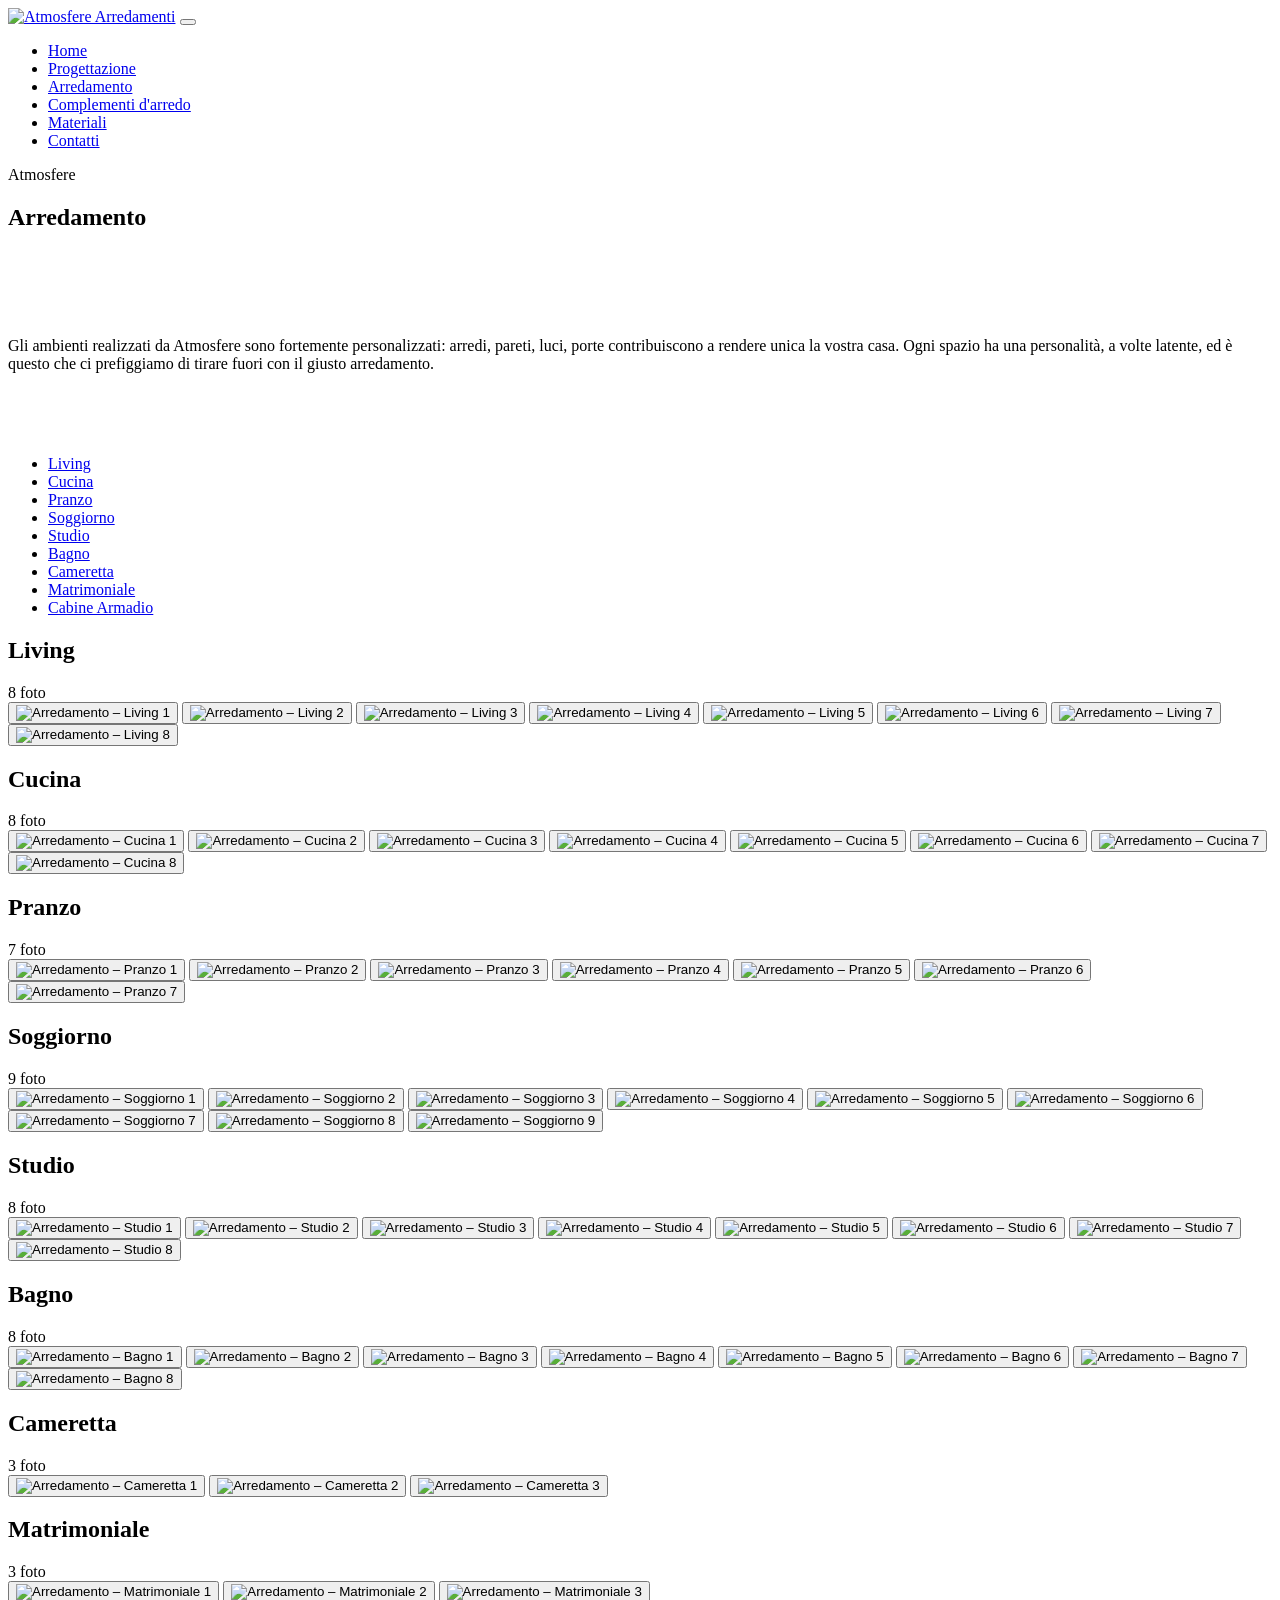
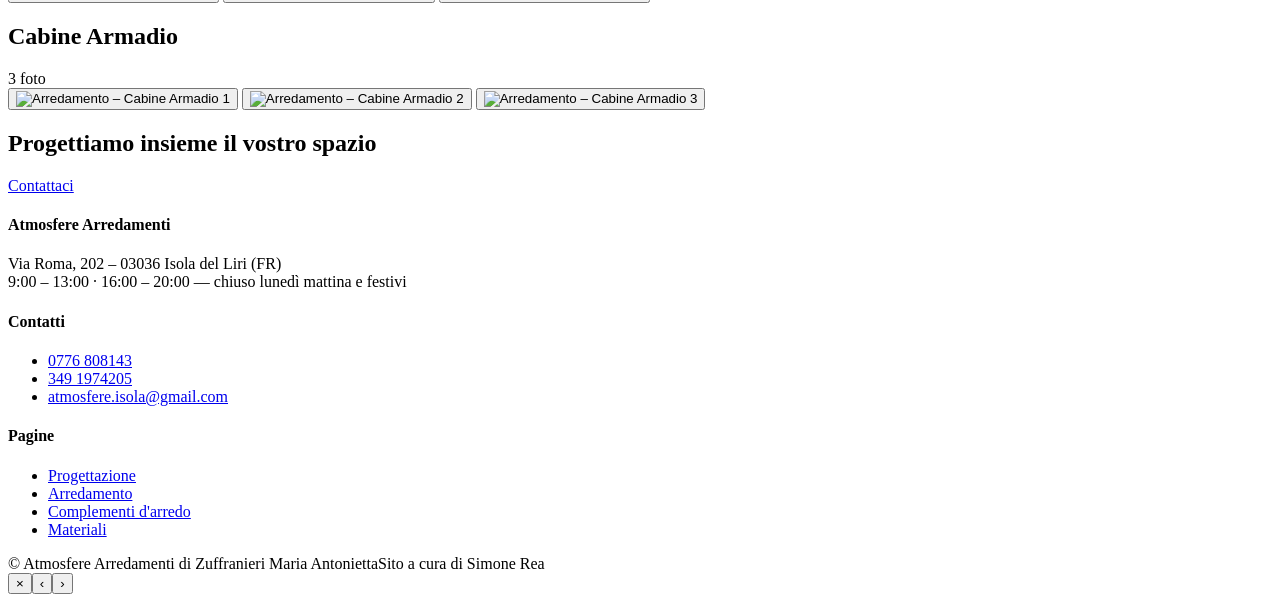
==== arredamento.html @ 9b80c6d7 "Add files via upload" ====
<!doctype html>
<html lang="it">
<head>
<meta charset="utf-8">
<meta name="viewport" content="width=device-width, initial-scale=1">
<title>Arredamento | Atmosfere Arredamenti</title>
<meta name="description" content="Arredamento – Atmosfere Arredamenti, Isola del Liri. Gli ambienti realizzati da Atmosfere sono fortemente personalizzati: arredi, pareti, luci, porte contribuiscon…">
<link rel="icon" href="assets/img/logo.png">
<link rel="preconnect" href="https://fonts.googleapis.com"><link rel="preconnect" href="https://fonts.gstatic.com" crossorigin>
<link href="https://fonts.googleapis.com/css2?family=Cormorant+Garamond:ital,wght@0,400;0,500;1,400&family=Jost:wght@300;400;500&display=swap" rel="stylesheet">
<link rel="stylesheet" href="assets/style.css">
</head>
<body>
<header><div class="wrap nav">
 <a class="brand" href="index.html"><img src="assets/img/logo.png" alt="Atmosfere Arredamenti"></a>
 <button class="burger" aria-label="Menu" aria-expanded="false"><span></span><span></span><span></span></button>
 <ul class="menu"><li><a href="index.html">Home</a></li><li><a href="progettazione.html">Progettazione</a></li><li><a href="arredamento.html" aria-current="page">Arredamento</a></li><li><a href="complementi.html">Complementi d'arredo</a></li><li><a href="materiali.html">Materiali</a></li><li><a href="index.html#contatti">Contatti</a></li></ul>
</div></header>

<section class="hero short" style="--img:url(assets/img/arredamento-banner.jpg);padding:0"><div class="wrap">
 <p class="eyebrow">Atmosfere</p><h1>Arredamento</h1>
</div></section>
<section style="padding:70px 0 50px"><div class="wrap"><p class="intro">Gli ambienti realizzati da Atmosfere sono fortemente personalizzati: arredi, pareti, luci, porte contribuiscono a rendere unica la vostra casa. Ogni spazio ha una personalità, a volte latente, ed è questo che ci prefiggiamo di tirare fuori con il giusto arredamento.</p></div></section>
<nav class="subnav" aria-label="Categorie"><div class="wrap"><ul><li><a href="#living">Living</a></li><li><a href="#cucina">Cucina</a></li><li><a href="#pranzo">Pranzo</a></li><li><a href="#soggiorno">Soggiorno</a></li><li><a href="#studio">Studio</a></li><li><a href="#bagno">Bagno</a></li><li><a href="#cameretta">Cameretta</a></li><li><a href="#matrimoniale">Matrimoniale</a></li><li><a href="#cabine-armadio">Cabine Armadio</a></li></ul></div></nav>
<section class="cat" id="living"><div class="wrap">
 <div class="cat-head"><h2>Living</h2><span>8 foto</span></div>
 <div class="grid">
  <button class="g" data-full="assets/img/arredamento-01-01.png"><img src="assets/img/arredamento-01-01.png" alt="Arredamento – Living 1" loading="lazy"></button>
  <button class="g" data-full="assets/img/arredamento-01-02.png"><img src="assets/img/arredamento-01-02.png" alt="Arredamento – Living 2" loading="lazy"></button>
  <button class="g" data-full="assets/img/arredamento-01-03.png"><img src="assets/img/arredamento-01-03.png" alt="Arredamento – Living 3" loading="lazy"></button>
  <button class="g" data-full="assets/img/arredamento-01-04.png"><img src="assets/img/arredamento-01-04.png" alt="Arredamento – Living 4" loading="lazy"></button>
  <button class="g" data-full="assets/img/arredamento-01-05.png"><img src="assets/img/arredamento-01-05.png" alt="Arredamento – Living 5" loading="lazy"></button>
  <button class="g" data-full="assets/img/arredamento-01-06.jpg"><img src="assets/img/arredamento-01-06.jpg" alt="Arredamento – Living 6" loading="lazy"></button>
  <button class="g" data-full="assets/img/arredamento-01-07.png"><img src="assets/img/arredamento-01-07.png" alt="Arredamento – Living 7" loading="lazy"></button>
  <button class="g" data-full="assets/img/arredamento-01-08.png"><img src="assets/img/arredamento-01-08.png" alt="Arredamento – Living 8" loading="lazy"></button>
 </div>
</div></section>
<section class="cat" id="cucina"><div class="wrap">
 <div class="cat-head"><h2>Cucina</h2><span>8 foto</span></div>
 <div class="grid">
  <button class="g" data-full="assets/img/arredamento-02-01.jpg"><img src="assets/img/arredamento-02-01.jpg" alt="Arredamento – Cucina 1" loading="lazy"></button>
  <button class="g" data-full="assets/img/arredamento-02-02.png"><img src="assets/img/arredamento-02-02.png" alt="Arredamento – Cucina 2" loading="lazy"></button>
  <button class="g" data-full="assets/img/arredamento-02-03.jpg"><img src="assets/img/arredamento-02-03.jpg" alt="Arredamento – Cucina 3" loading="lazy"></button>
  <button class="g" data-full="assets/img/arredamento-02-04.jpg"><img src="assets/img/arredamento-02-04.jpg" alt="Arredamento – Cucina 4" loading="lazy"></button>
  <button class="g" data-full="assets/img/arredamento-02-05.jpg"><img src="assets/img/arredamento-02-05.jpg" alt="Arredamento – Cucina 5" loading="lazy"></button>
  <button class="g" data-full="assets/img/arredamento-02-06.png"><img src="assets/img/arredamento-02-06.png" alt="Arredamento – Cucina 6" loading="lazy"></button>
  <button class="g" data-full="assets/img/arredamento-02-07.jpg"><img src="assets/img/arredamento-02-07.jpg" alt="Arredamento – Cucina 7" loading="lazy"></button>
  <button class="g" data-full="assets/img/arredamento-02-08.png"><img src="assets/img/arredamento-02-08.png" alt="Arredamento – Cucina 8" loading="lazy"></button>
 </div>
</div></section>
<section class="cat" id="pranzo"><div class="wrap">
 <div class="cat-head"><h2>Pranzo</h2><span>7 foto</span></div>
 <div class="grid">
  <button class="g" data-full="assets/img/arredamento-03-01.png"><img src="assets/img/arredamento-03-01.png" alt="Arredamento – Pranzo 1" loading="lazy"></button>
  <button class="g" data-full="assets/img/arredamento-03-02.png"><img src="assets/img/arredamento-03-02.png" alt="Arredamento – Pranzo 2" loading="lazy"></button>
  <button class="g" data-full="assets/img/arredamento-03-03.png"><img src="assets/img/arredamento-03-03.png" alt="Arredamento – Pranzo 3" loading="lazy"></button>
  <button class="g" data-full="assets/img/arredamento-03-04.png"><img src="assets/img/arredamento-03-04.png" alt="Arredamento – Pranzo 4" loading="lazy"></button>
  <button class="g" data-full="assets/img/arredamento-03-05.png"><img src="assets/img/arredamento-03-05.png" alt="Arredamento – Pranzo 5" loading="lazy"></button>
  <button class="g" data-full="assets/img/arredamento-03-06.jpg"><img src="assets/img/arredamento-03-06.jpg" alt="Arredamento – Pranzo 6" loading="lazy"></button>
  <button class="g" data-full="assets/img/arredamento-03-07.png"><img src="assets/img/arredamento-03-07.png" alt="Arredamento – Pranzo 7" loading="lazy"></button>
 </div>
</div></section>
<section class="cat" id="soggiorno"><div class="wrap">
 <div class="cat-head"><h2>Soggiorno</h2><span>9 foto</span></div>
 <div class="grid">
  <button class="g" data-full="assets/img/arredamento-04-01.jpg"><img src="assets/img/arredamento-04-01.jpg" alt="Arredamento – Soggiorno 1" loading="lazy"></button>
  <button class="g" data-full="assets/img/arredamento-04-02.png"><img src="assets/img/arredamento-04-02.png" alt="Arredamento – Soggiorno 2" loading="lazy"></button>
  <button class="g" data-full="assets/img/arredamento-04-03.jpg"><img src="assets/img/arredamento-04-03.jpg" alt="Arredamento – Soggiorno 3" loading="lazy"></button>
  <button class="g" data-full="assets/img/arredamento-04-04.png"><img src="assets/img/arredamento-04-04.png" alt="Arredamento – Soggiorno 4" loading="lazy"></button>
  <button class="g" data-full="assets/img/arredamento-04-05.png"><img src="assets/img/arredamento-04-05.png" alt="Arredamento – Soggiorno 5" loading="lazy"></button>
  <button class="g" data-full="assets/img/arredamento-04-06.png"><img src="assets/img/arredamento-04-06.png" alt="Arredamento – Soggiorno 6" loading="lazy"></button>
  <button class="g" data-full="assets/img/arredamento-04-07.jpg"><img src="assets/img/arredamento-04-07.jpg" alt="Arredamento – Soggiorno 7" loading="lazy"></button>
  <button class="g" data-full="assets/img/arredamento-04-08.png"><img src="assets/img/arredamento-04-08.png" alt="Arredamento – Soggiorno 8" loading="lazy"></button>
  <button class="g" data-full="assets/img/arredamento-04-09.png"><img src="assets/img/arredamento-04-09.png" alt="Arredamento – Soggiorno 9" loading="lazy"></button>
 </div>
</div></section>
<section class="cat" id="studio"><div class="wrap">
 <div class="cat-head"><h2>Studio</h2><span>8 foto</span></div>
 <div class="grid">
  <button class="g" data-full="assets/img/arredamento-05-01.jpg"><img src="assets/img/arredamento-05-01.jpg" alt="Arredamento – Studio 1" loading="lazy"></button>
  <button class="g" data-full="assets/img/arredamento-05-02.jpg"><img src="assets/img/arredamento-05-02.jpg" alt="Arredamento – Studio 2" loading="lazy"></button>
  <button class="g" data-full="assets/img/arredamento-05-03.jpg"><img src="assets/img/arredamento-05-03.jpg" alt="Arredamento – Studio 3" loading="lazy"></button>
  <button class="g" data-full="assets/img/arredamento-05-04.jpg"><img src="assets/img/arredamento-05-04.jpg" alt="Arredamento – Studio 4" loading="lazy"></button>
  <button class="g" data-full="assets/img/arredamento-05-05.jpg"><img src="assets/img/arredamento-05-05.jpg" alt="Arredamento – Studio 5" loading="lazy"></button>
  <button class="g" data-full="assets/img/arredamento-05-06.jpg"><img src="assets/img/arredamento-05-06.jpg" alt="Arredamento – Studio 6" loading="lazy"></button>
  <button class="g" data-full="assets/img/arredamento-05-07.png"><img src="assets/img/arredamento-05-07.png" alt="Arredamento – Studio 7" loading="lazy"></button>
  <button class="g" data-full="assets/img/arredamento-05-08.jpg"><img src="assets/img/arredamento-05-08.jpg" alt="Arredamento – Studio 8" loading="lazy"></button>
 </div>
</div></section>
<section class="cat" id="bagno"><div class="wrap">
 <div class="cat-head"><h2>Bagno</h2><span>8 foto</span></div>
 <div class="grid">
  <button class="g" data-full="assets/img/arredamento-06-01.png"><img src="assets/img/arredamento-06-01.png" alt="Arredamento – Bagno 1" loading="lazy"></button>
  <button class="g" data-full="assets/img/arredamento-06-02.jpg"><img src="assets/img/arredamento-06-02.jpg" alt="Arredamento – Bagno 2" loading="lazy"></button>
  <button class="g" data-full="assets/img/arredamento-06-03.png"><img src="assets/img/arredamento-06-03.png" alt="Arredamento – Bagno 3" loading="lazy"></button>
  <button class="g" data-full="assets/img/arredamento-06-04.jpg"><img src="assets/img/arredamento-06-04.jpg" alt="Arredamento – Bagno 4" loading="lazy"></button>
  <button class="g" data-full="assets/img/arredamento-06-05.jpg"><img src="assets/img/arredamento-06-05.jpg" alt="Arredamento – Bagno 5" loading="lazy"></button>
  <button class="g" data-full="assets/img/arredamento-06-06.png"><img src="assets/img/arredamento-06-06.png" alt="Arredamento – Bagno 6" loading="lazy"></button>
  <button class="g" data-full="assets/img/arredamento-06-07.png"><img src="assets/img/arredamento-06-07.png" alt="Arredamento – Bagno 7" loading="lazy"></button>
  <button class="g" data-full="assets/img/arredamento-06-08.png"><img src="assets/img/arredamento-06-08.png" alt="Arredamento – Bagno 8" loading="lazy"></button>
 </div>
</div></section>
<section class="cat" id="cameretta"><div class="wrap">
 <div class="cat-head"><h2>Cameretta</h2><span>3 foto</span></div>
 <div class="grid">
  <button class="g" data-full="assets/img/arredamento-07-01.jpg"><img src="assets/img/arredamento-07-01.jpg" alt="Arredamento – Cameretta 1" loading="lazy"></button>
  <button class="g" data-full="assets/img/arredamento-07-02.jpg"><img src="assets/img/arredamento-07-02.jpg" alt="Arredamento – Cameretta 2" loading="lazy"></button>
  <button class="g" data-full="assets/img/arredamento-07-03.jpg"><img src="assets/img/arredamento-07-03.jpg" alt="Arredamento – Cameretta 3" loading="lazy"></button>
 </div>
</div></section>
<section class="cat" id="matrimoniale"><div class="wrap">
 <div class="cat-head"><h2>Matrimoniale</h2><span>3 foto</span></div>
 <div class="grid">
  <button class="g" data-full="assets/img/arredamento-08-01.png"><img src="assets/img/arredamento-08-01.png" alt="Arredamento – Matrimoniale 1" loading="lazy"></button>
  <button class="g" data-full="assets/img/arredamento-08-02.jpg"><img src="assets/img/arredamento-08-02.jpg" alt="Arredamento – Matrimoniale 2" loading="lazy"></button>
  <button class="g" data-full="assets/img/arredamento-08-03.png"><img src="assets/img/arredamento-08-03.png" alt="Arredamento – Matrimoniale 3" loading="lazy"></button>
 </div>
</div></section>
<section class="cat" id="cabine-armadio"><div class="wrap">
 <div class="cat-head"><h2>Cabine Armadio</h2><span>3 foto</span></div>
 <div class="grid">
  <button class="g" data-full="assets/img/arredamento-09-01.jpg"><img src="assets/img/arredamento-09-01.jpg" alt="Arredamento – Cabine Armadio 1" loading="lazy"></button>
  <button class="g" data-full="assets/img/arredamento-09-02.jpg"><img src="assets/img/arredamento-09-02.jpg" alt="Arredamento – Cabine Armadio 2" loading="lazy"></button>
  <button class="g" data-full="assets/img/arredamento-09-03.jpg"><img src="assets/img/arredamento-09-03.jpg" alt="Arredamento – Cabine Armadio 3" loading="lazy"></button>
 </div>
</div></section>

<section class="cta"><div class="wrap"><h2>Progettiamo insieme il vostro spazio</h2><a class="btn" href="index.html#contatti">Contattaci</a></div></section>
<footer><div class="wrap">
 <div class="foot">
  <div><h4>Atmosfere Arredamenti</h4><p>Via Roma, 202 – 03036 Isola del Liri (FR)<br>9:00 – 13:00 · 16:00 – 20:00 — chiuso lunedì mattina e festivi</p></div>
  <div><h4>Contatti</h4><ul><li><a href="tel:+390776808143">0776 808143</a></li><li><a href="tel:+393491974205">349 1974205</a></li><li><a href="mailto:atmosfere.isola@gmail.com">atmosfere.isola@gmail.com</a></li></ul></div>
  <div><h4>Pagine</h4><ul><li><a href="progettazione.html">Progettazione</a></li><li><a href="arredamento.html">Arredamento</a></li><li><a href="complementi.html">Complementi d'arredo</a></li><li><a href="materiali.html">Materiali</a></li></ul></div>
 </div>
 <div class="copy"><span>© <span class="y"></span> Atmosfere Arredamenti di Zuffranieri Maria Antonietta</span><span>Sito a cura di Simone Rea</span></div>
</div></footer>
<div class="lb"><button class="x" aria-label="Chiudi">×</button><button class="p" aria-label="Precedente">‹</button><img alt=""><button class="n" aria-label="Successiva">›</button></div>
<script src="assets/main.js"></script>
</body>
</html>
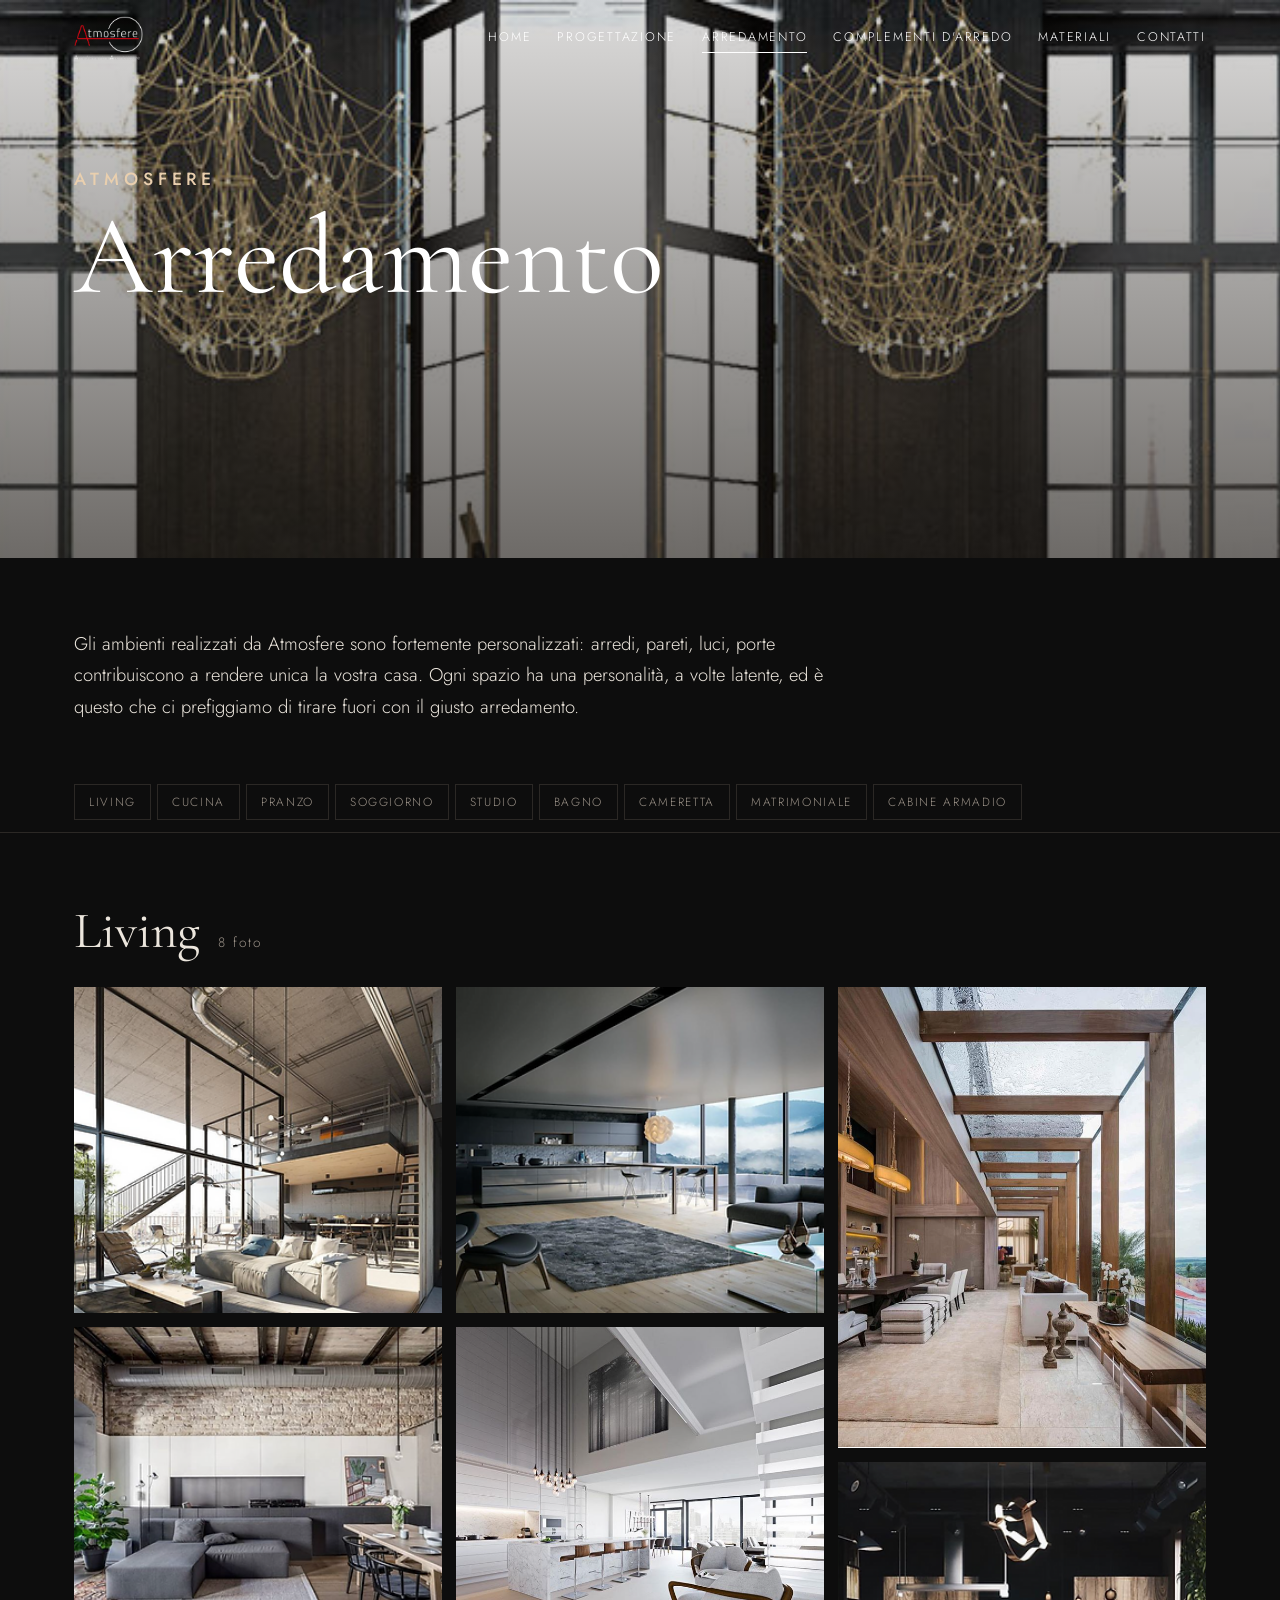
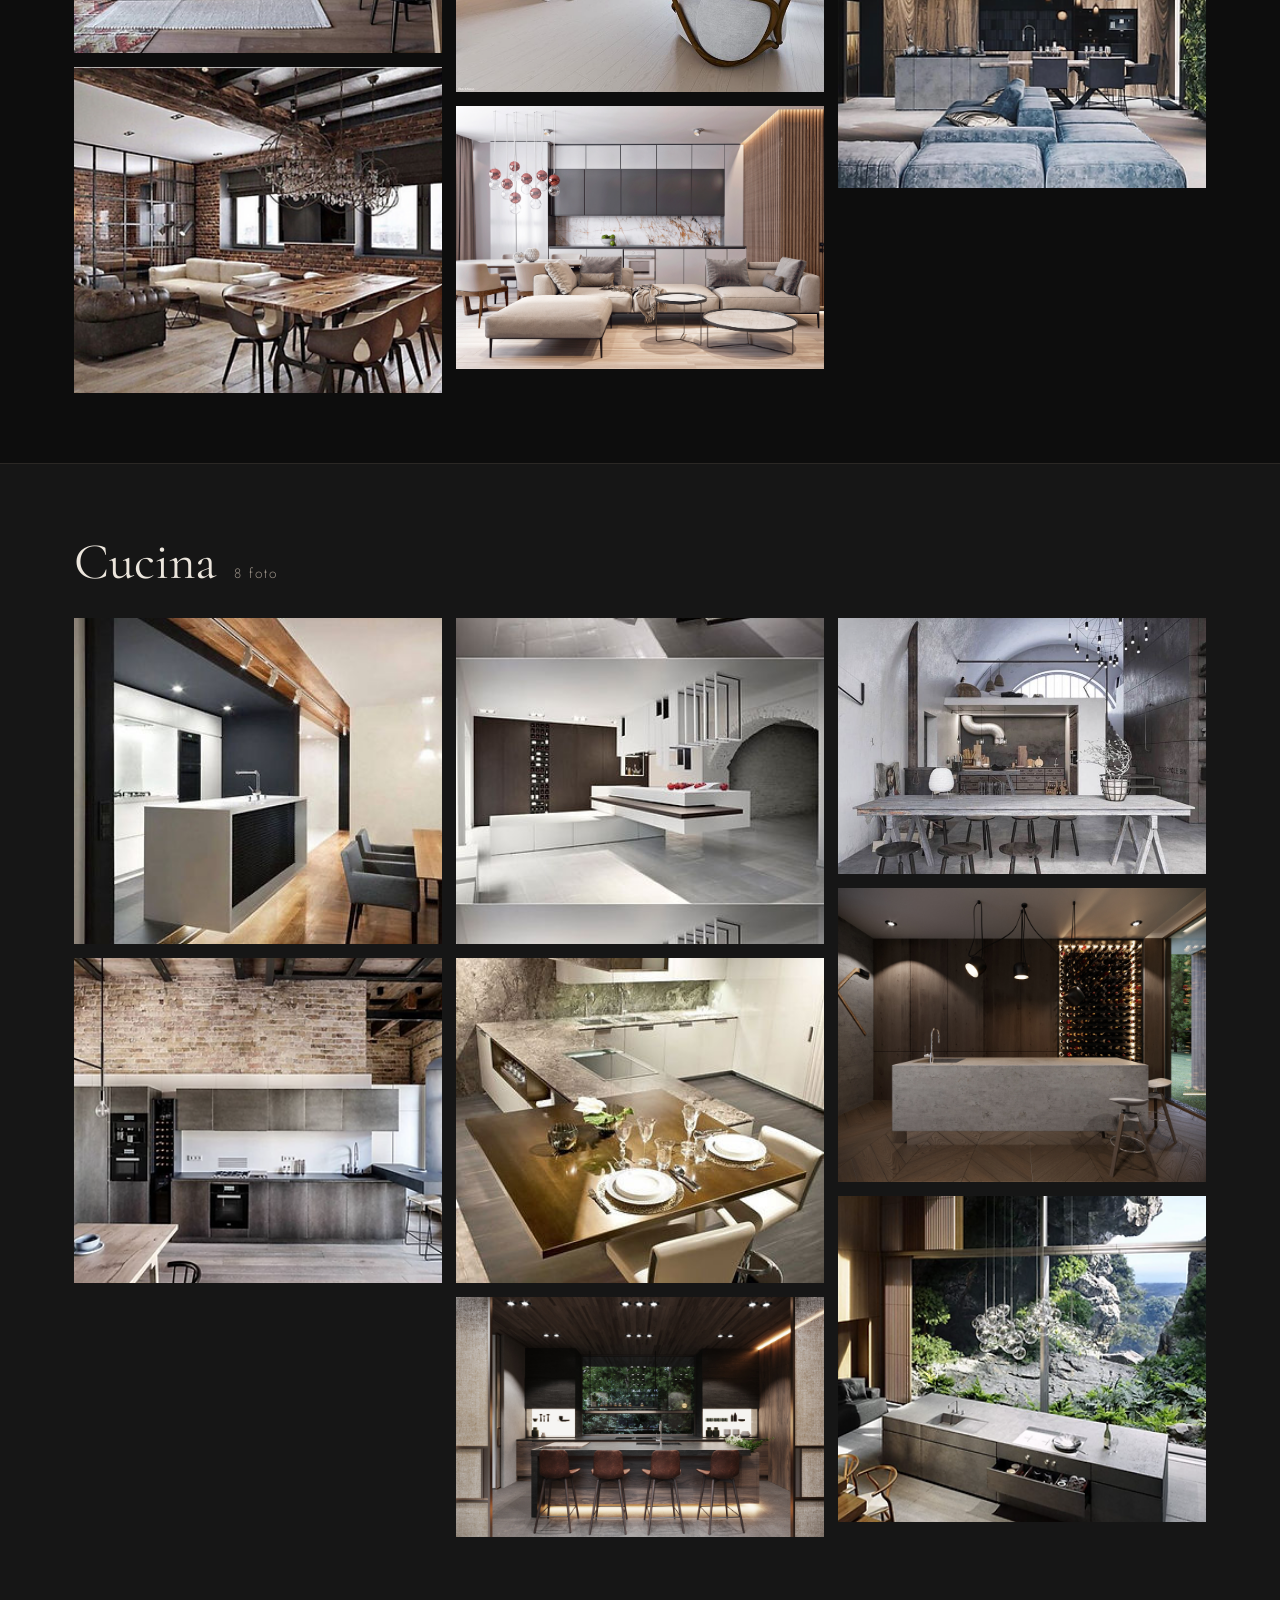
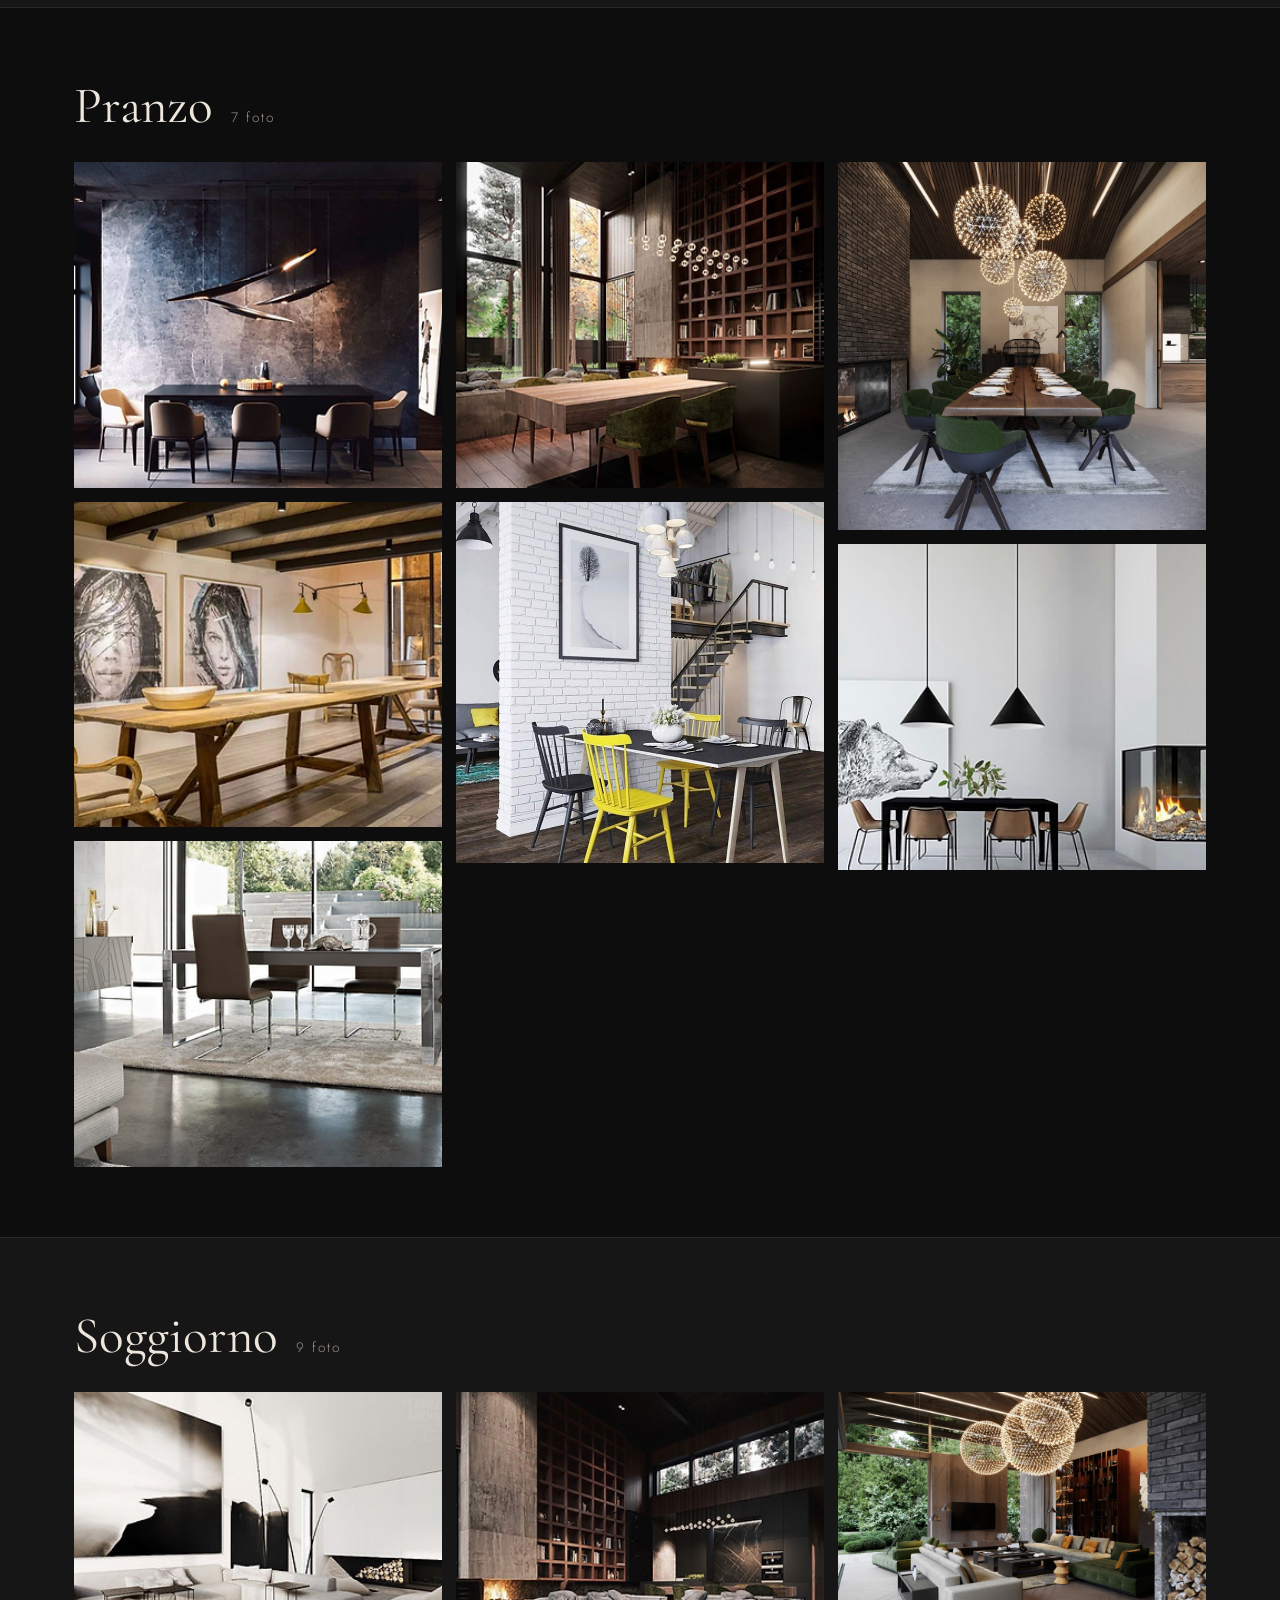
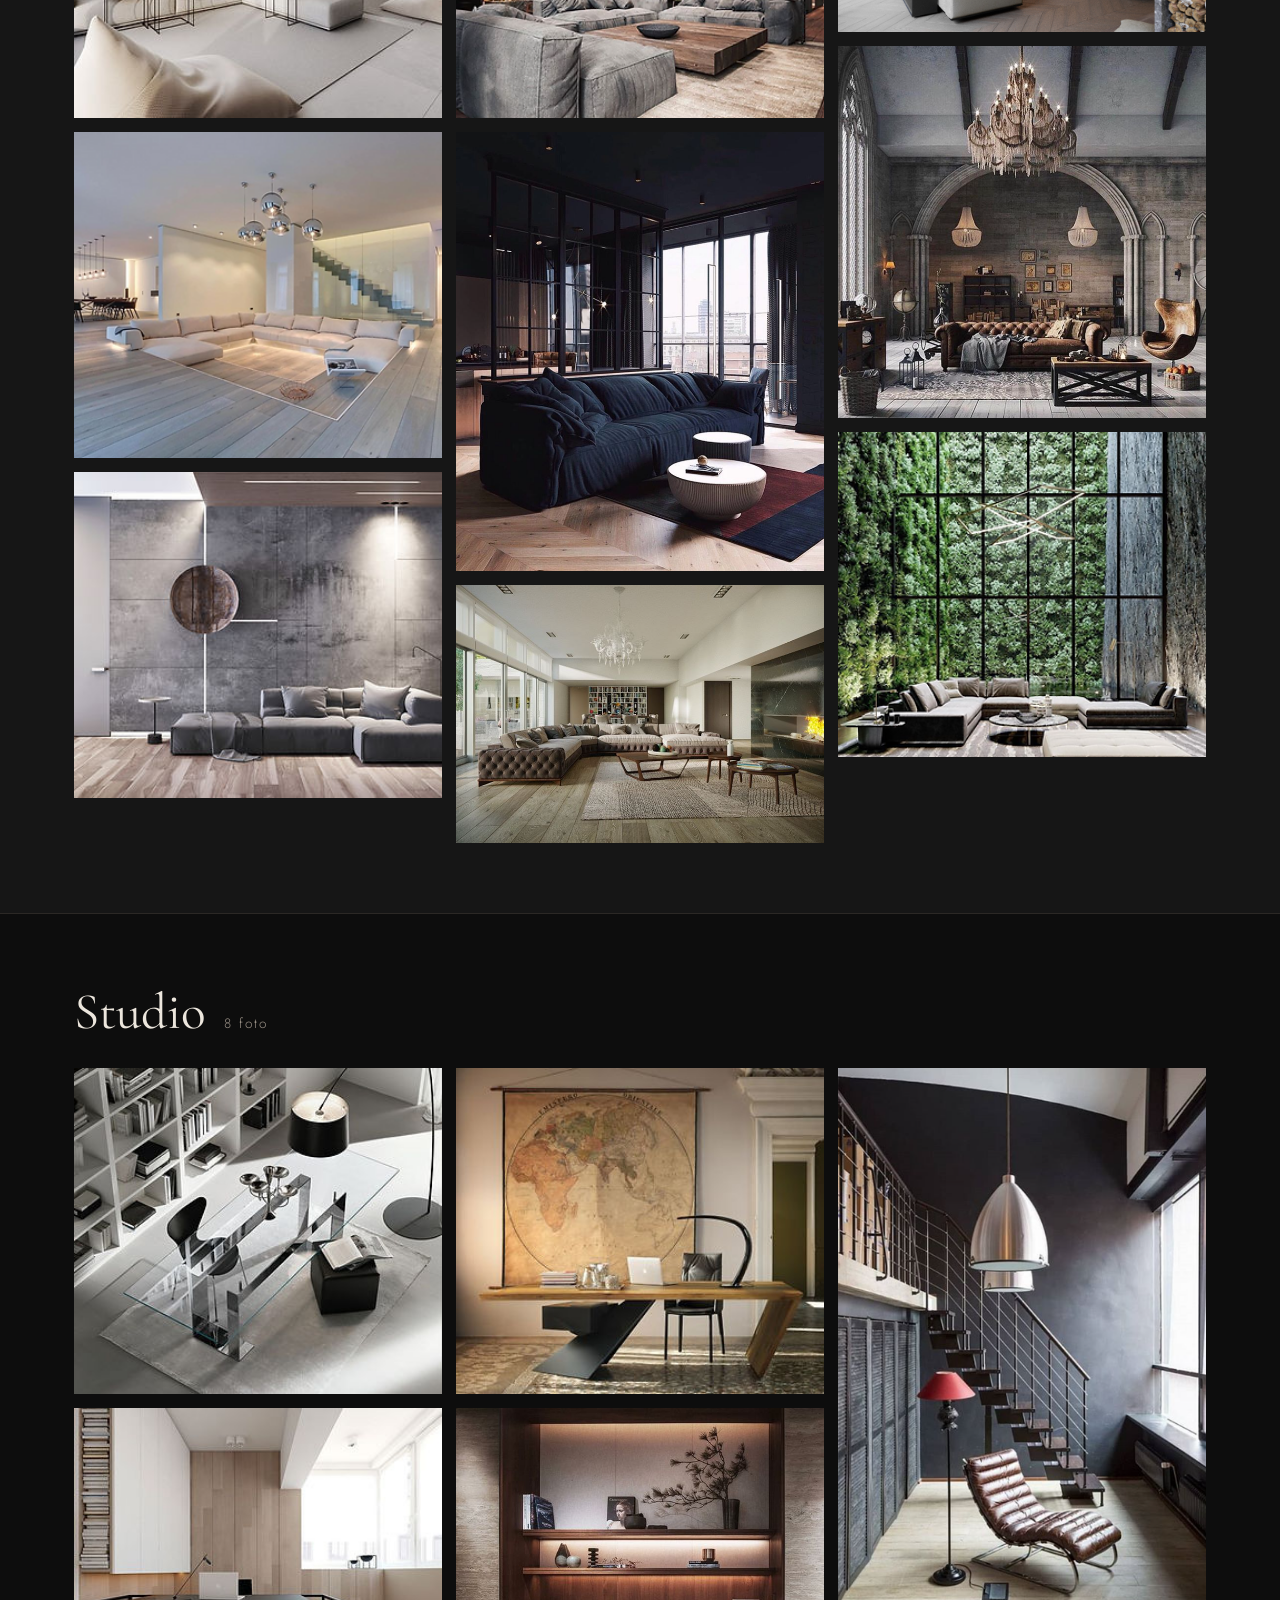
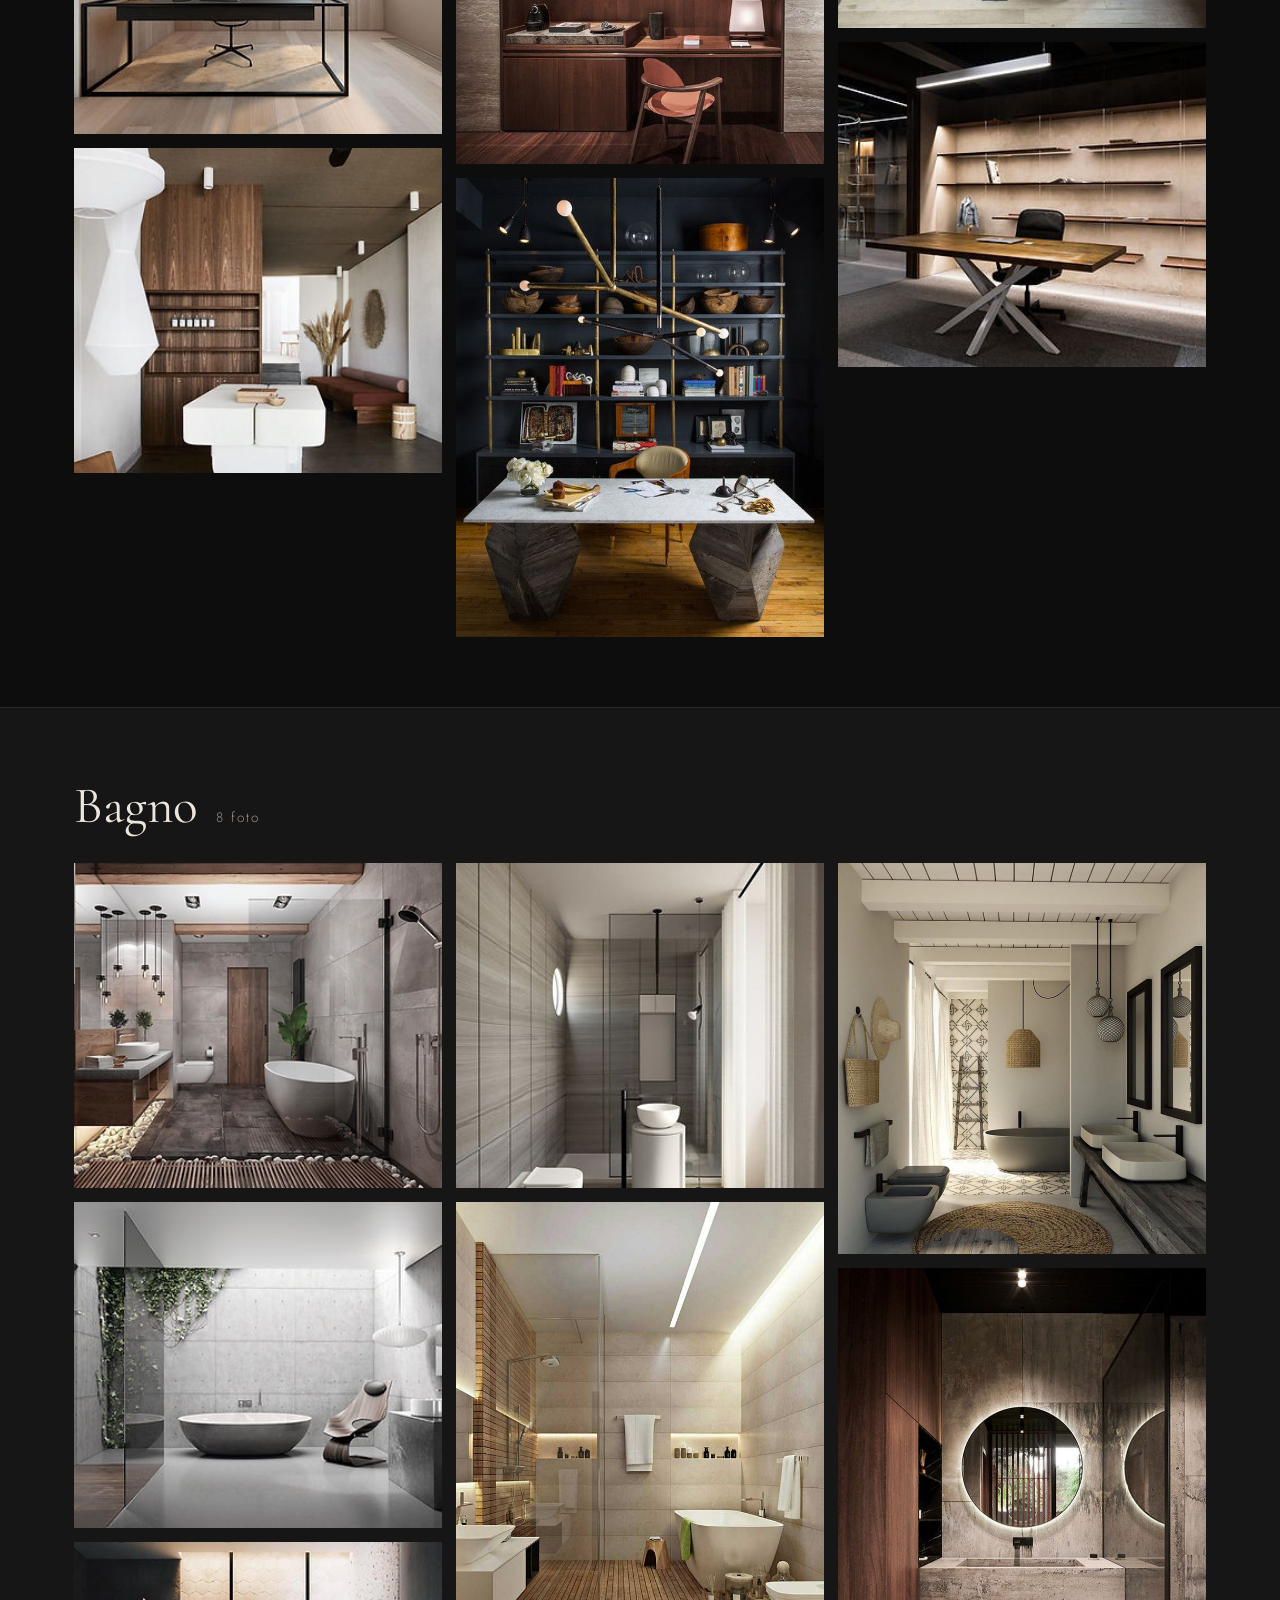
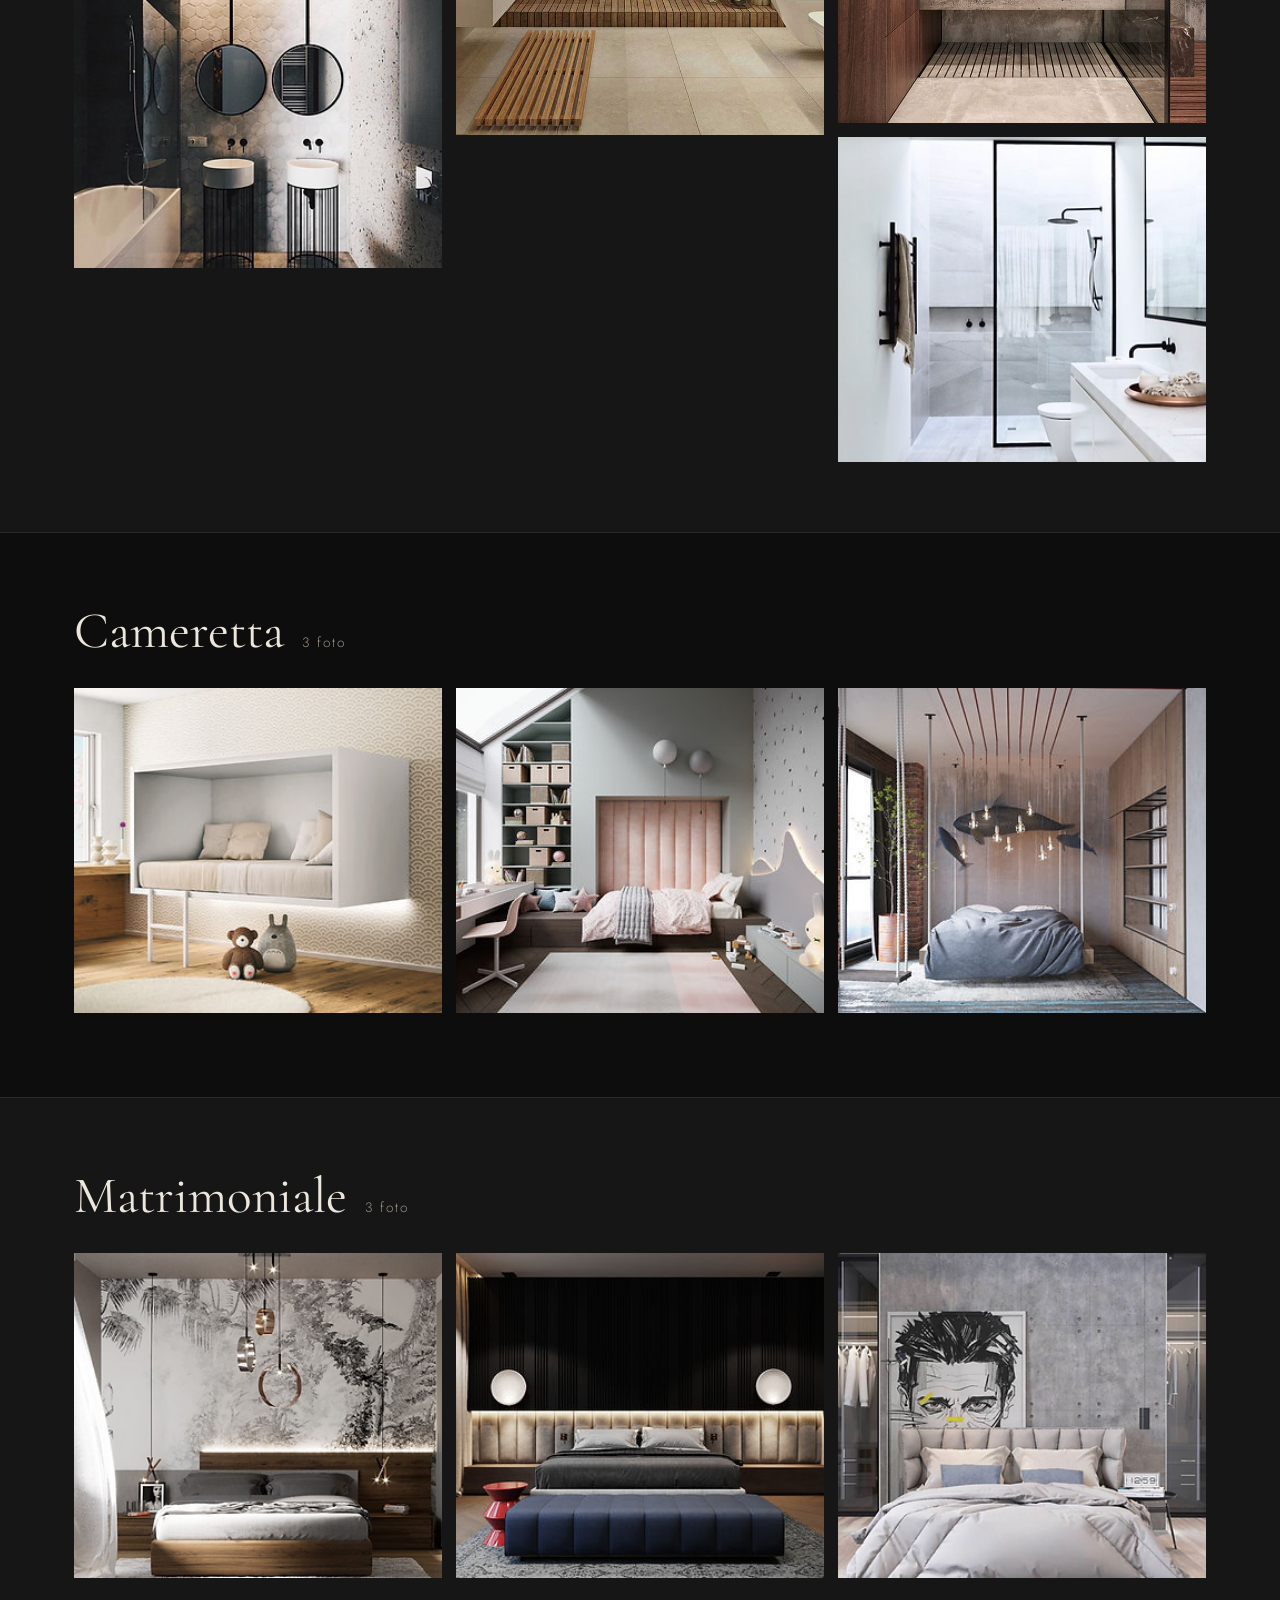
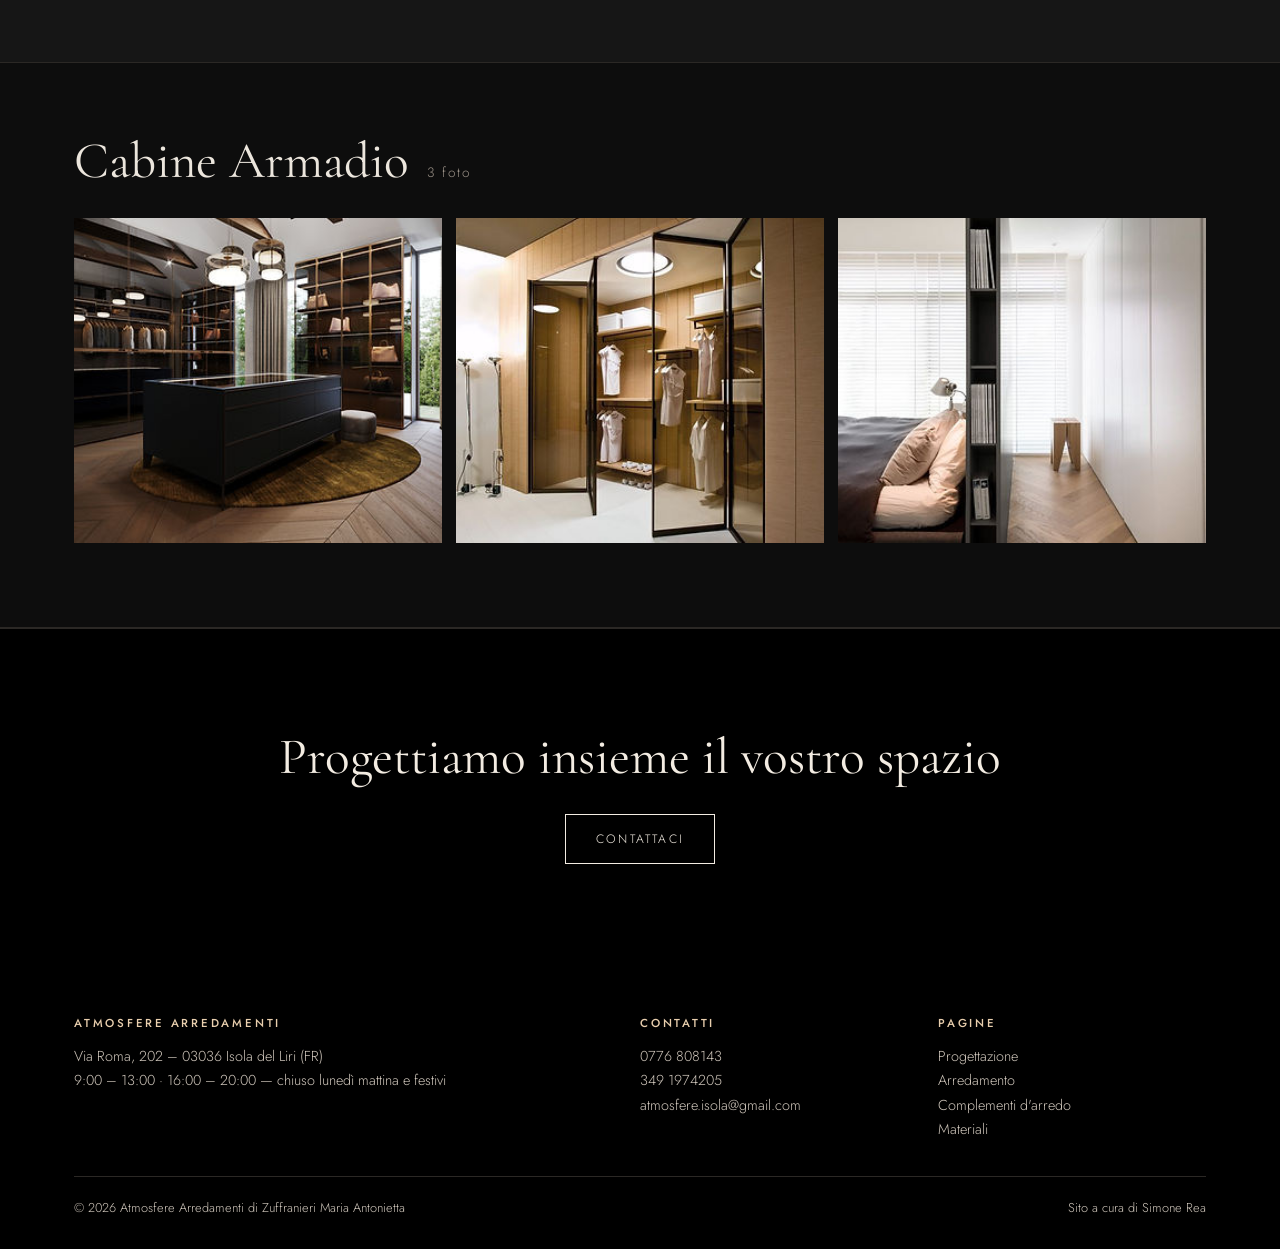
==== commit 39fe6063: "Home: immagine hero completa e percorsi delle immagini di sfondo corretti Co-Authored-By: Claude Son" ====
--- a/arredamento.html
+++ b/arredamento.html
@@ -17,7 +17,7 @@
  <ul class="menu"><li><a href="index.html">Home</a></li><li><a href="progettazione.html">Progettazione</a></li><li><a href="arredamento.html" aria-current="page">Arredamento</a></li><li><a href="complementi.html">Complementi d'arredo</a></li><li><a href="materiali.html">Materiali</a></li><li><a href="index.html#contatti">Contatti</a></li></ul>
 </div></header>
 
-<section class="hero short" style="--img:url(assets/img/arredamento-banner.jpg);padding:0"><div class="wrap">
+<section class="hero short" style="--img:url(img/arredamento-banner.jpg);padding:0"><div class="wrap">
  <p class="eyebrow">Atmosfere</p><h1>Arredamento</h1>
 </div></section>
 <section style="padding:70px 0 50px"><div class="wrap"><p class="intro">Gli ambienti realizzati da Atmosfere sono fortemente personalizzati: arredi, pareti, luci, porte contribuiscono a rendere unica la vostra casa. Ogni spazio ha una personalità, a volte latente, ed è questo che ci prefiggiamo di tirare fuori con il giusto arredamento.</p></div></section>
--- a/assets/style.css
+++ b/assets/style.css
@@ -0,0 +1,91 @@
+:root{--bg:#0d0d0d;--paper:#161616;--ink:#ece6dd;--muted:#9a9187;--accent:#c9975f;--line:#2b2825;color-scheme:dark}
+*{box-sizing:border-box;margin:0;padding:0}
+html{scroll-behavior:smooth}
+body{background:var(--bg);color:var(--ink);font:300 17px/1.7 Jost,system-ui,sans-serif}
+img{max-width:100%;display:block}
+a{color:inherit}
+.wrap{max-width:1180px;margin:auto;padding:0 24px}
+h1,h2,h3{font-family:"Cormorant Garamond",serif;font-weight:400;line-height:1.1}
+.eyebrow{font-size:.75rem;letter-spacing:.28em;text-transform:uppercase;color:var(--accent);font-weight:500}
+header{position:fixed;inset:0 0 auto;z-index:50;transition:.3s}
+header.solid{background:rgba(13,13,13,.95);backdrop-filter:blur(8px);box-shadow:0 1px 0 var(--line)}
+.nav{display:flex;align-items:center;justify-content:space-between;height:76px}
+.brand img{height:44px;width:auto}
+.menu{display:flex;gap:26px;list-style:none;font-size:.78rem;letter-spacing:.14em;text-transform:uppercase}
+.menu a{text-decoration:none;padding:6px 0;border-bottom:1px solid transparent}
+.menu a:hover,.menu a[aria-current]{border-color:currentColor}
+header:not(.solid) .menu a,header:not(.solid) .burger{color:#fff}
+.burger{display:none;background:none;border:0;width:40px;height:40px;cursor:pointer;color:var(--ink)}
+.burger span{display:block;height:1px;background:currentColor;margin:7px 6px}
+.hero{min-height:100svh;display:grid;align-items:end;color:#fff;background:linear-gradient(180deg,rgba(20,15,10,.15),rgba(20,15,10,.62)),var(--img) center/cover}
+.hero.short{min-height:62svh}
+.hero.fit{background:linear-gradient(180deg,rgba(0,0,0,.05) 40%,rgba(0,0,0,.55)),var(--img) center 76px/100% auto no-repeat #0d0d0d;min-height:auto;aspect-ratio:auto}
+.hero.fit .wrap{padding-top:calc(76px + 32.3vw + 44px);padding-bottom:60px}
+.hero .wrap{padding-bottom:10vh;width:100%}
+.hero h1{font-size:clamp(3rem,9vw,7rem)}
+.hero h1 em{font-style:italic;color:#e9cfae}
+.hero p{max-width:560px;margin-top:16px;font-size:1.1rem}
+.hero .eyebrow{color:#e9cfae}
+.btn{display:inline-block;margin-top:28px;padding:14px 30px;border:1px solid currentColor;text-decoration:none;letter-spacing:.18em;text-transform:uppercase;font-size:.76rem;transition:.25s}
+.btn:hover{background:var(--ink);color:#0d0d0d;border-color:var(--ink)}
+.hero .btn:hover{background:#fff;color:#0d0d0d}
+section{padding:100px 0}
+.philo{display:grid;grid-template-columns:1fr 1.3fr;gap:70px}
+.philo h2{font-size:clamp(2.4rem,5vw,4rem);margin-top:12px}
+.philo p+p{margin-top:16px}
+.verbs{display:flex;flex-wrap:wrap;gap:6px 22px;margin-top:26px;font-family:"Cormorant Garamond",serif;font-size:1.6rem;font-style:italic;color:var(--accent)}
+.service{display:grid;grid-template-columns:1fr 1fr;gap:60px;align-items:center;padding:70px 0;border-top:1px solid var(--line)}
+.service:nth-child(even) .s-img{order:2}
+.s-img{overflow:hidden;display:block}
+.s-img img{width:100%;height:auto;transition:transform 1.2s}
+.service:hover .s-img img{transform:scale(1.04)}
+.service h3{font-size:clamp(2rem,4vw,3rem);margin:10px 0 16px}
+blockquote{margin-top:18px;font-family:"Cormorant Garamond",serif;font-size:1.5rem;font-style:italic;color:var(--accent)}
+.intro{max-width:760px;font-size:1.15rem}
+.subnav{position:sticky;top:76px;z-index:20;background:var(--bg);border-bottom:1px solid var(--line)}
+.subnav ul{display:flex;gap:6px;list-style:none;overflow-x:auto;padding:12px 0;scrollbar-width:none}
+.subnav a{display:block;white-space:nowrap;text-decoration:none;font-size:.74rem;letter-spacing:.14em;text-transform:uppercase;border:1px solid var(--line);padding:7px 14px;color:var(--muted)}
+.subnav a:hover{background:var(--ink);color:#0d0d0d;border-color:var(--ink)}
+.cat{padding:70px 0;border-bottom:1px solid var(--line);scroll-margin-top:140px}
+.cat:nth-child(even){background:var(--paper)}
+.cat-head{display:flex;align-items:baseline;gap:18px;margin-bottom:28px}
+.cat-head h2{font-size:clamp(2.2rem,4vw,3.2rem)}
+.cat-head span{color:var(--muted);font-size:.85rem;letter-spacing:.14em}
+.grid{columns:3 260px;column-gap:14px}
+.g{display:block;width:100%;margin:0 0 14px;border:0;padding:0;background:none;cursor:zoom-in;break-inside:avoid;overflow:hidden}
+.g img{width:100%;transition:opacity .3s,transform .6s}
+.g:hover img{opacity:.88;transform:scale(1.02)}
+.tiles{display:grid;grid-template-columns:repeat(auto-fill,minmax(250px,1fr));gap:14px}
+.tile{aspect-ratio:4/3;display:grid;place-items:end start;padding:22px;color:#fff;background:linear-gradient(180deg,transparent 30%,rgba(20,15,10,.7)),var(--img) var(--pos,center)/cover}
+.tile h3{font-size:2rem}
+.cta{text-align:center;background:#000;color:#f3ece2;border-top:1px solid var(--line)}
+.cta h2{font-size:clamp(2.2rem,4vw,3.2rem)}
+.contact{display:grid;grid-template-columns:1fr 1fr;gap:60px}
+.contact h2{font-size:clamp(2.4rem,5vw,3.6rem);margin:10px 0 20px}
+.info dt{font-size:.72rem;letter-spacing:.24em;text-transform:uppercase;color:var(--accent);margin-top:20px}
+.info dd{font-size:1.1rem}
+form{display:grid;gap:14px;background:var(--paper);padding:34px;border:1px solid var(--line)}
+label{font-size:.72rem;letter-spacing:.2em;text-transform:uppercase;color:var(--muted)}
+input,textarea{width:100%;font:inherit;border:0;border-bottom:1px solid var(--line);background:transparent;padding:8px 0;outline:none}
+input:focus,textarea:focus{border-color:var(--accent)}
+form button{justify-self:start;font:inherit;letter-spacing:.18em;text-transform:uppercase;font-size:.76rem;background:var(--accent);color:#0d0d0d;border:0;padding:14px 30px;cursor:pointer}
+.map{margin-top:60px;border:0;width:100%;height:340px;filter:grayscale(1) invert(.9) contrast(.9)}
+footer{background:#000;color:#cfc6bb;padding:50px 0 30px;font-size:.9rem}
+.foot{display:grid;grid-template-columns:2fr 1fr 1fr;gap:30px}
+.foot h4{font-size:.72rem;letter-spacing:.24em;text-transform:uppercase;color:#e9cfae;margin-bottom:10px;font-weight:500}
+.foot ul{list-style:none}.foot a{text-decoration:none}.foot a:hover{color:#fff}
+.copy{margin-top:34px;padding-top:20px;border-top:1px solid #2b2825;font-size:.8rem;display:flex;justify-content:space-between;flex-wrap:wrap;gap:8px}
+.lb{position:fixed;inset:0;background:rgba(15,12,9,.95);display:none;place-items:center;z-index:100}
+.lb.open{display:grid}
+.lb img{max-width:92vw;max-height:86vh}
+.lb button{position:absolute;background:none;border:0;color:#fff;font-size:2.4rem;cursor:pointer;padding:16px}
+.lb .x{top:10px;right:16px}.lb .p{left:10px}.lb .n{right:10px}
+@media (max-width:900px){
+ .menu{position:fixed;inset:76px 0 auto;flex-direction:column;gap:0;background:var(--bg);padding:10px 24px 20px;display:none;box-shadow:0 10px 20px rgba(0,0,0,.5)}
+ .menu.open{display:flex}.menu a{display:block;padding:12px 0;color:var(--ink)!important}
+ .burger{display:block}
+ header:not(.solid){background:rgba(20,15,10,.25)}
+ .philo,.service,.contact,.foot{grid-template-columns:1fr;gap:30px}
+ .service:nth-child(even) .s-img{order:0}
+ section{padding:70px 0}
+}
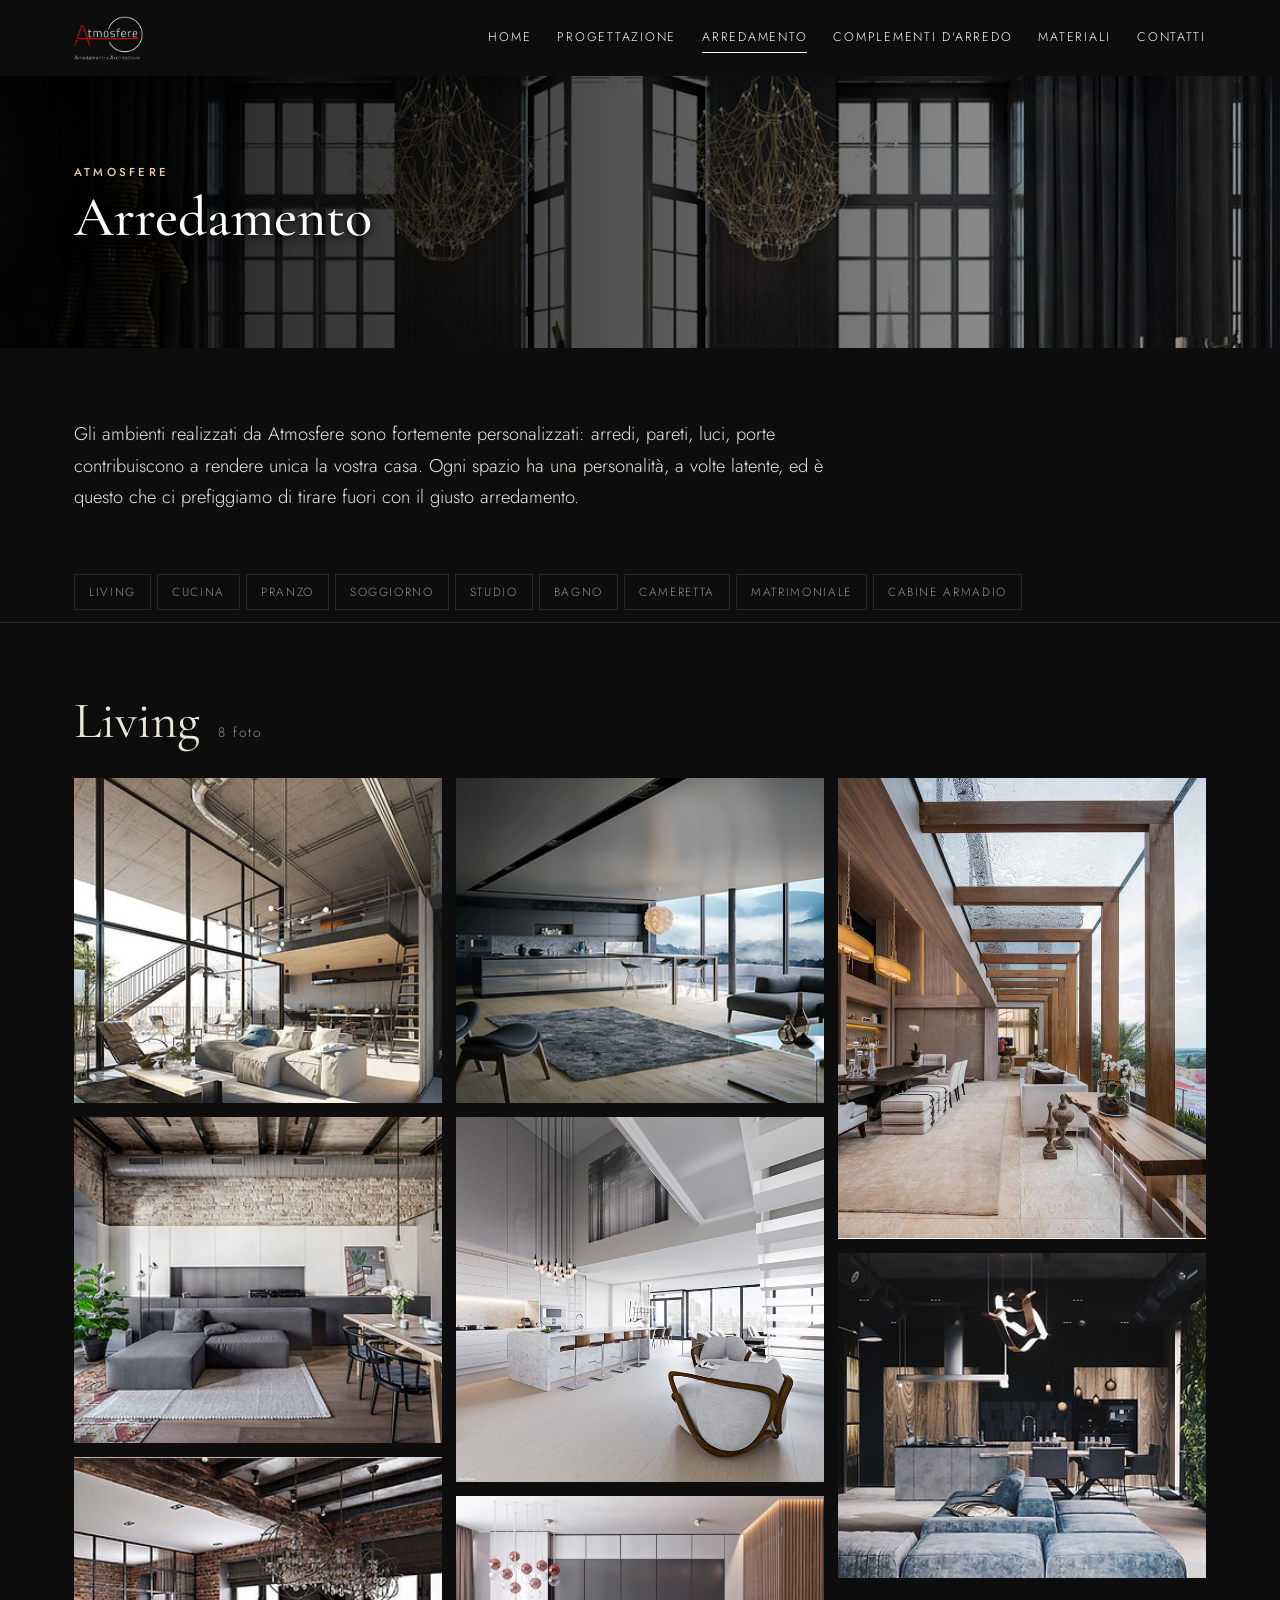
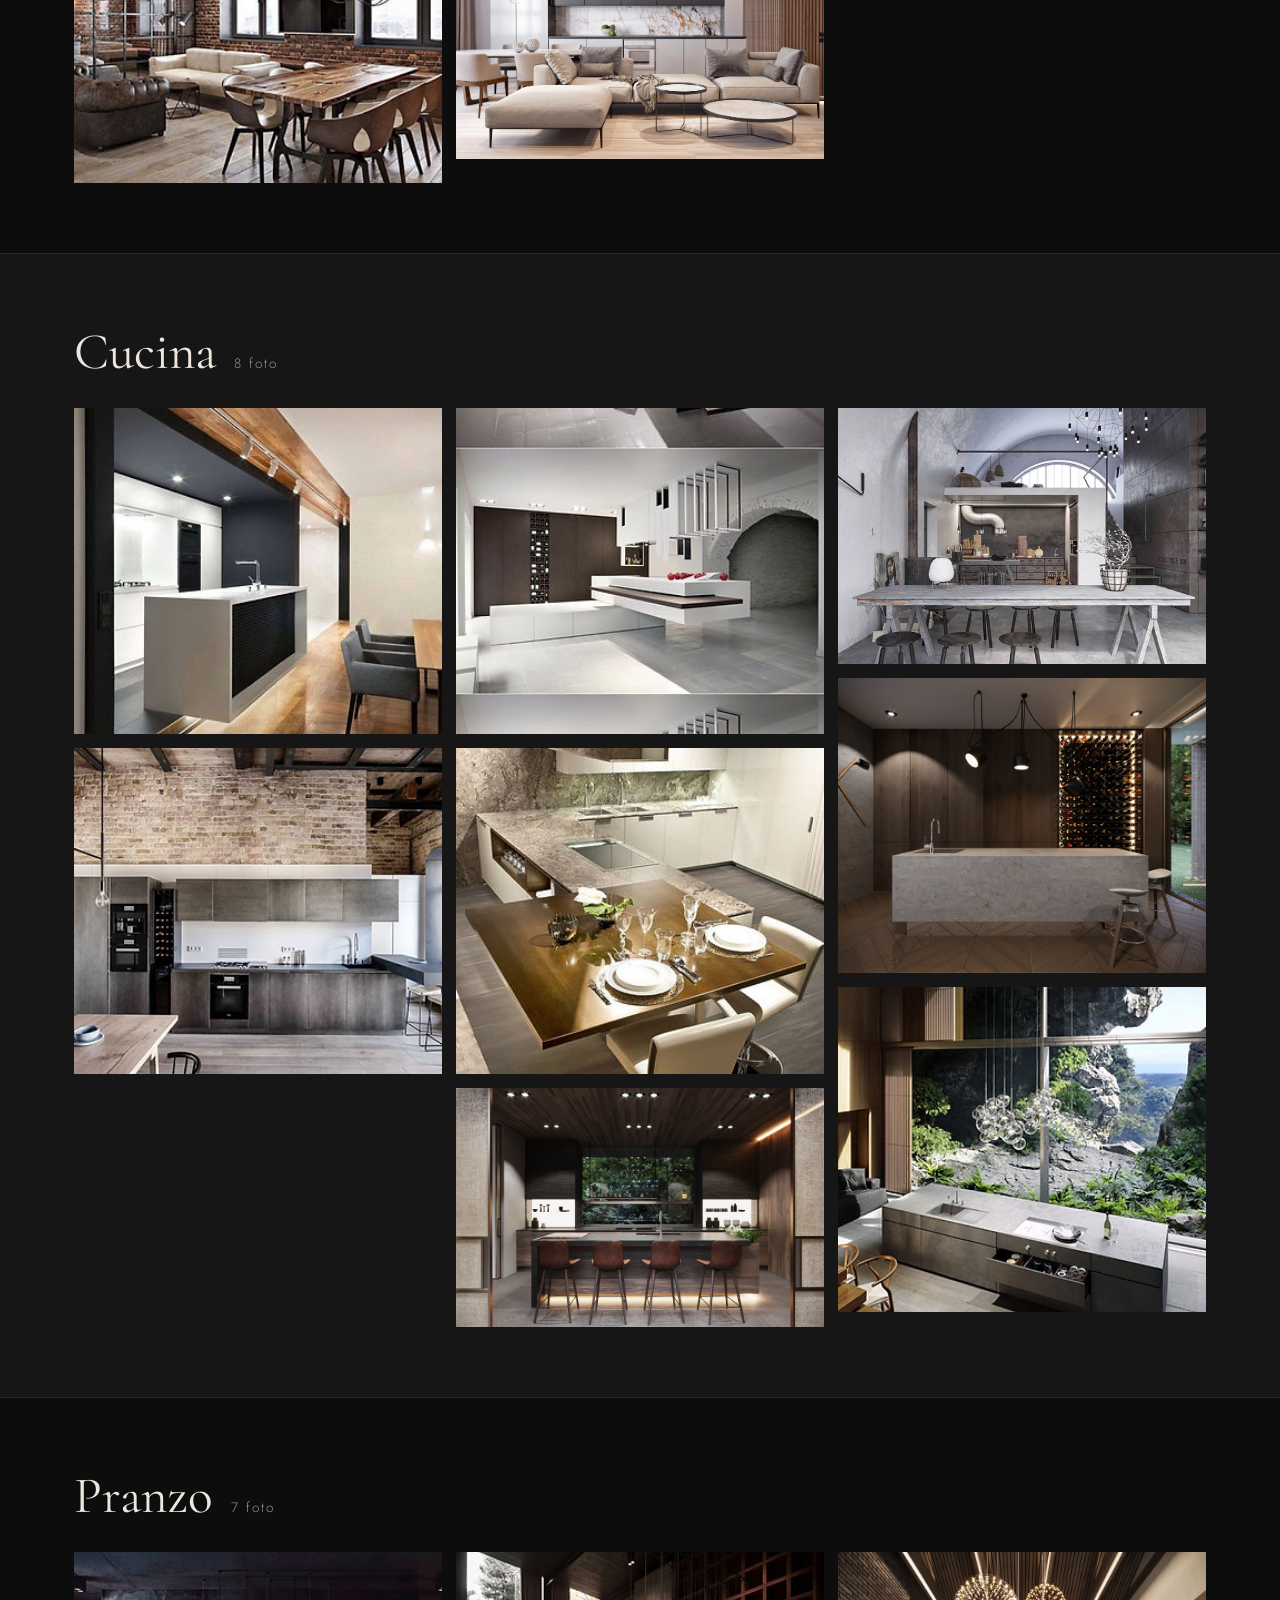
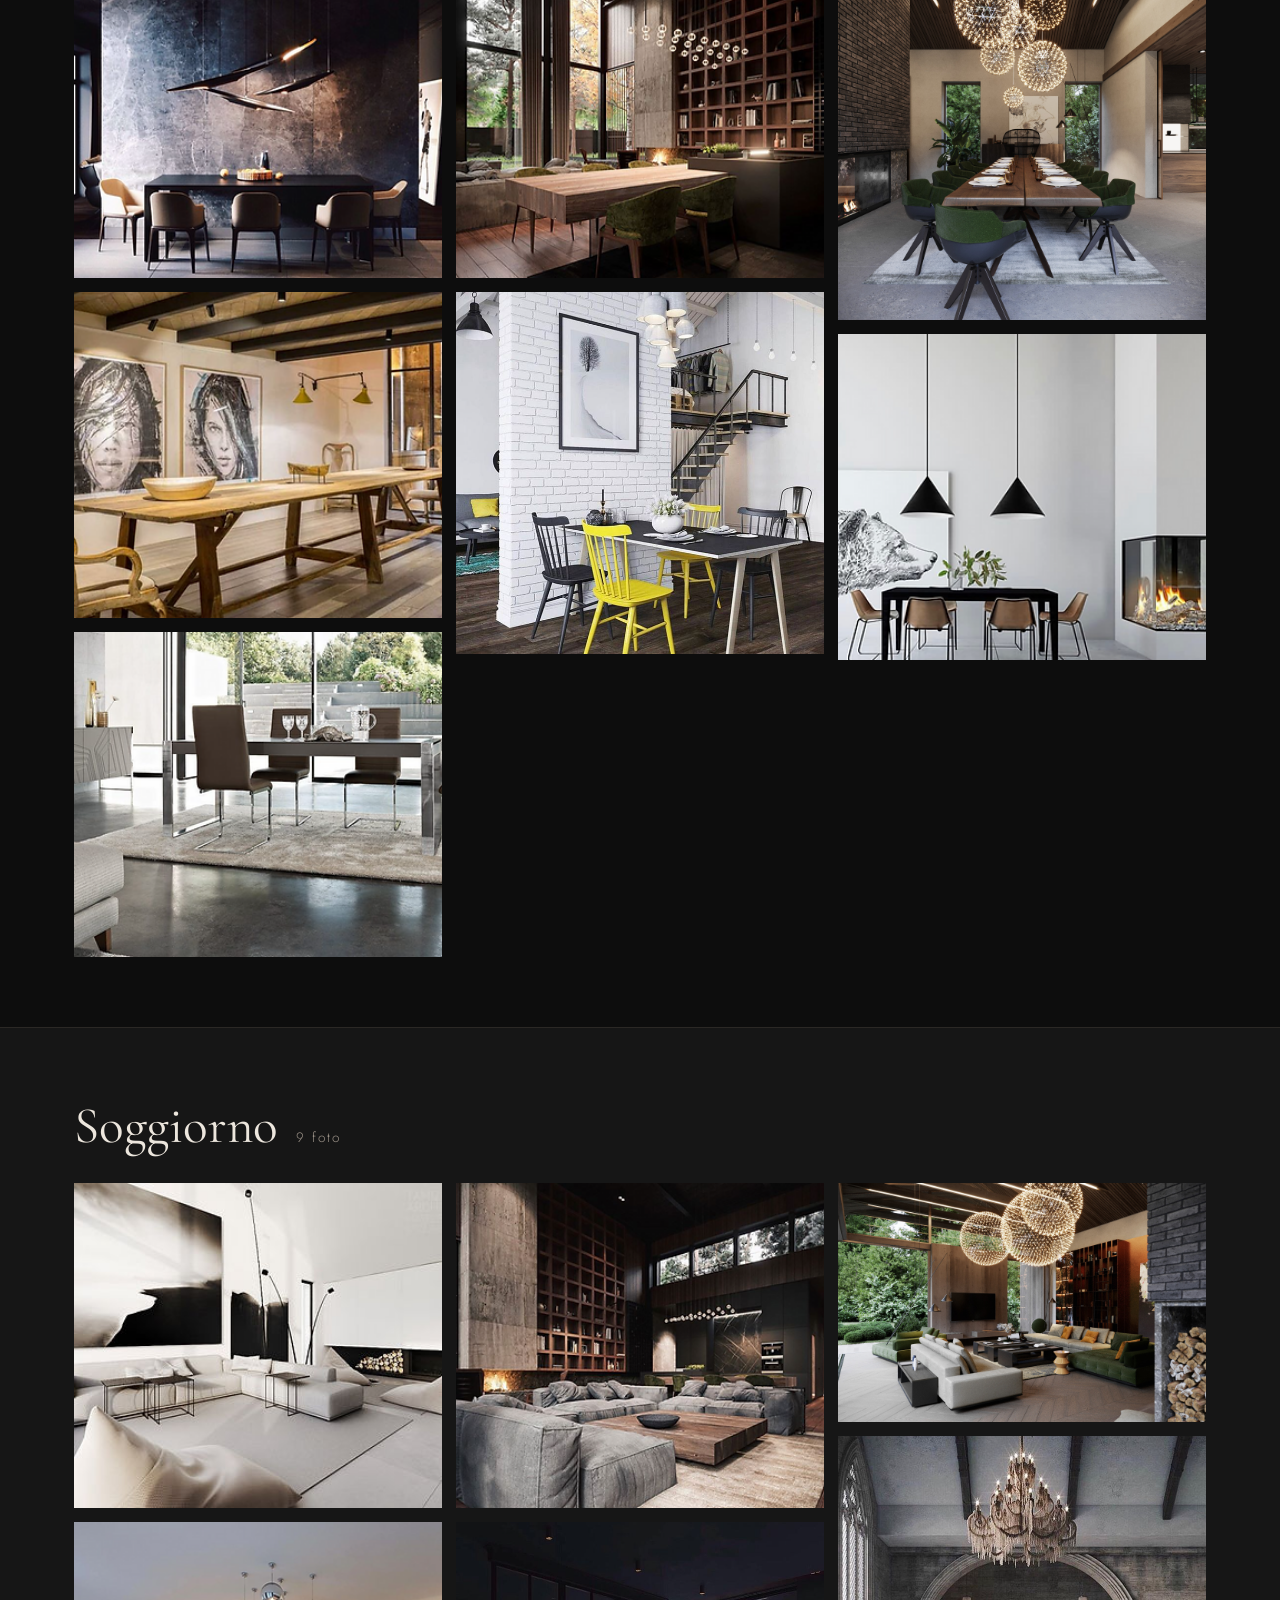
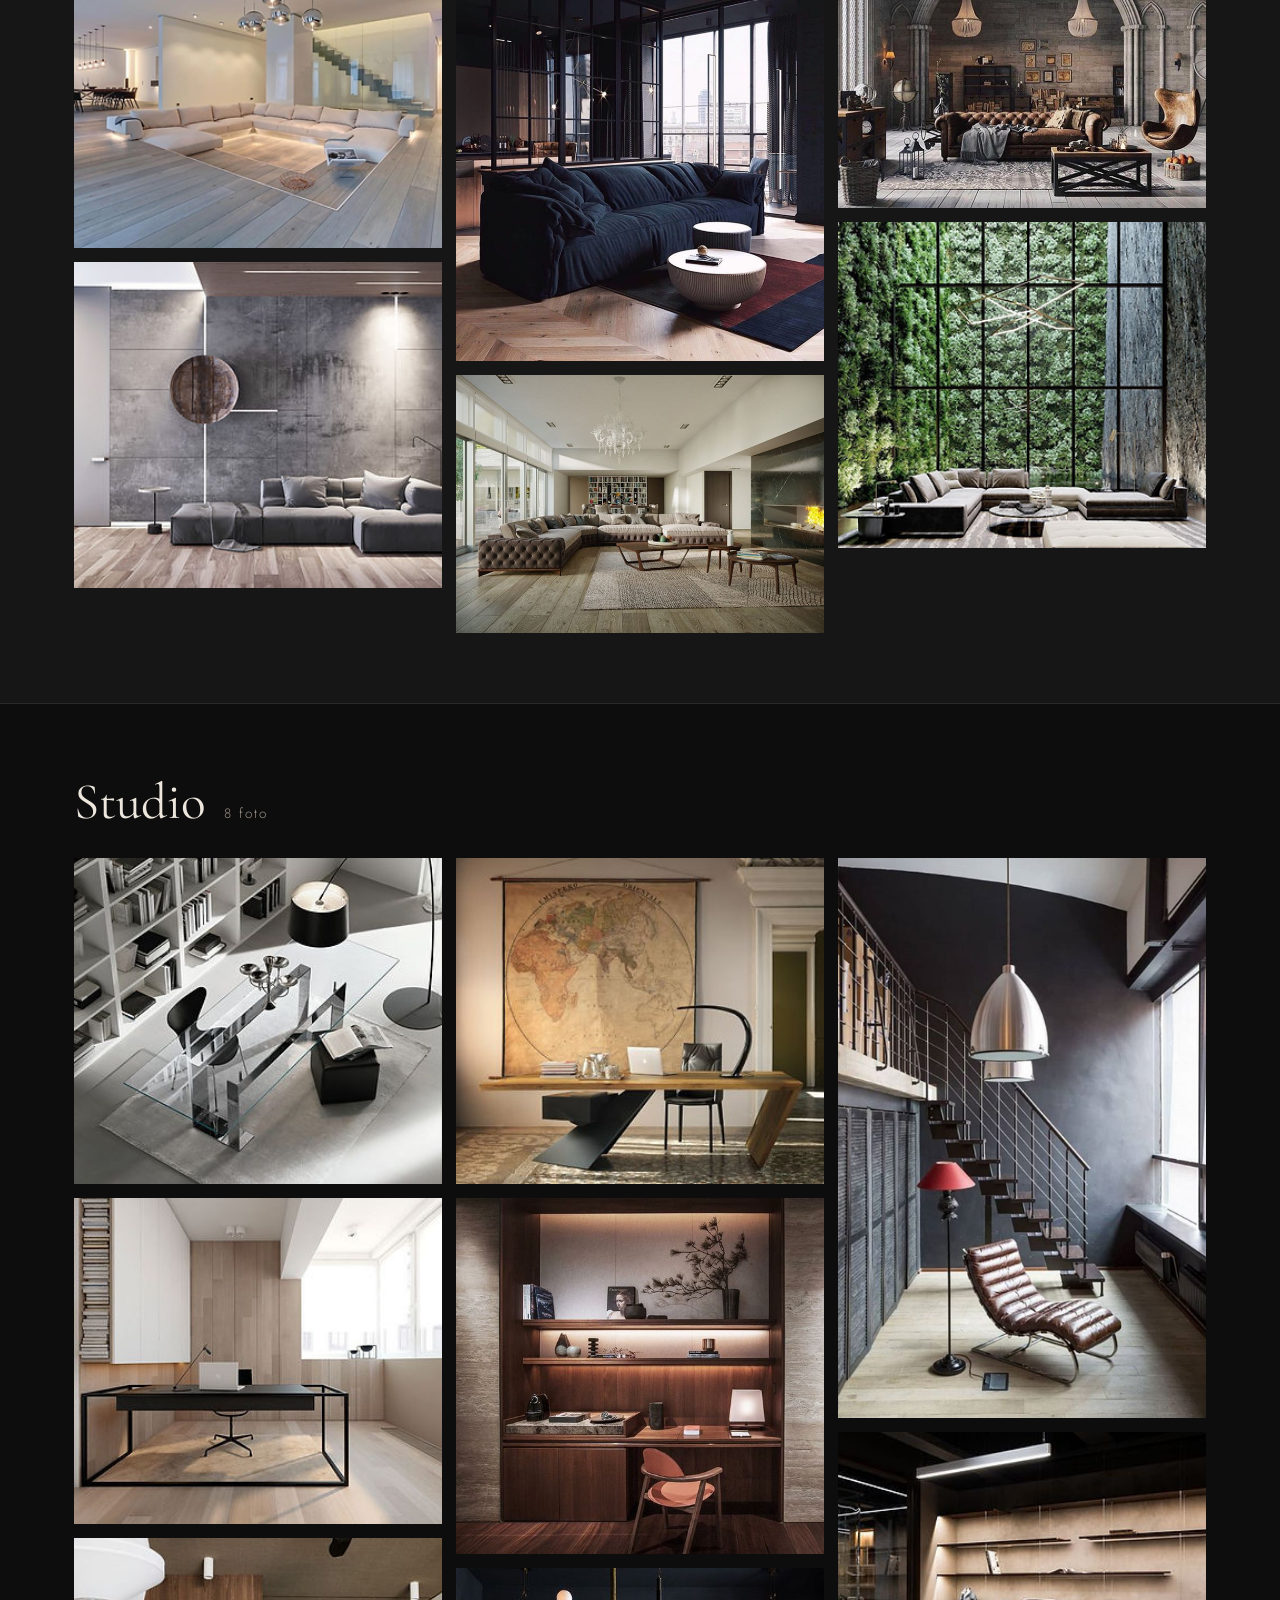
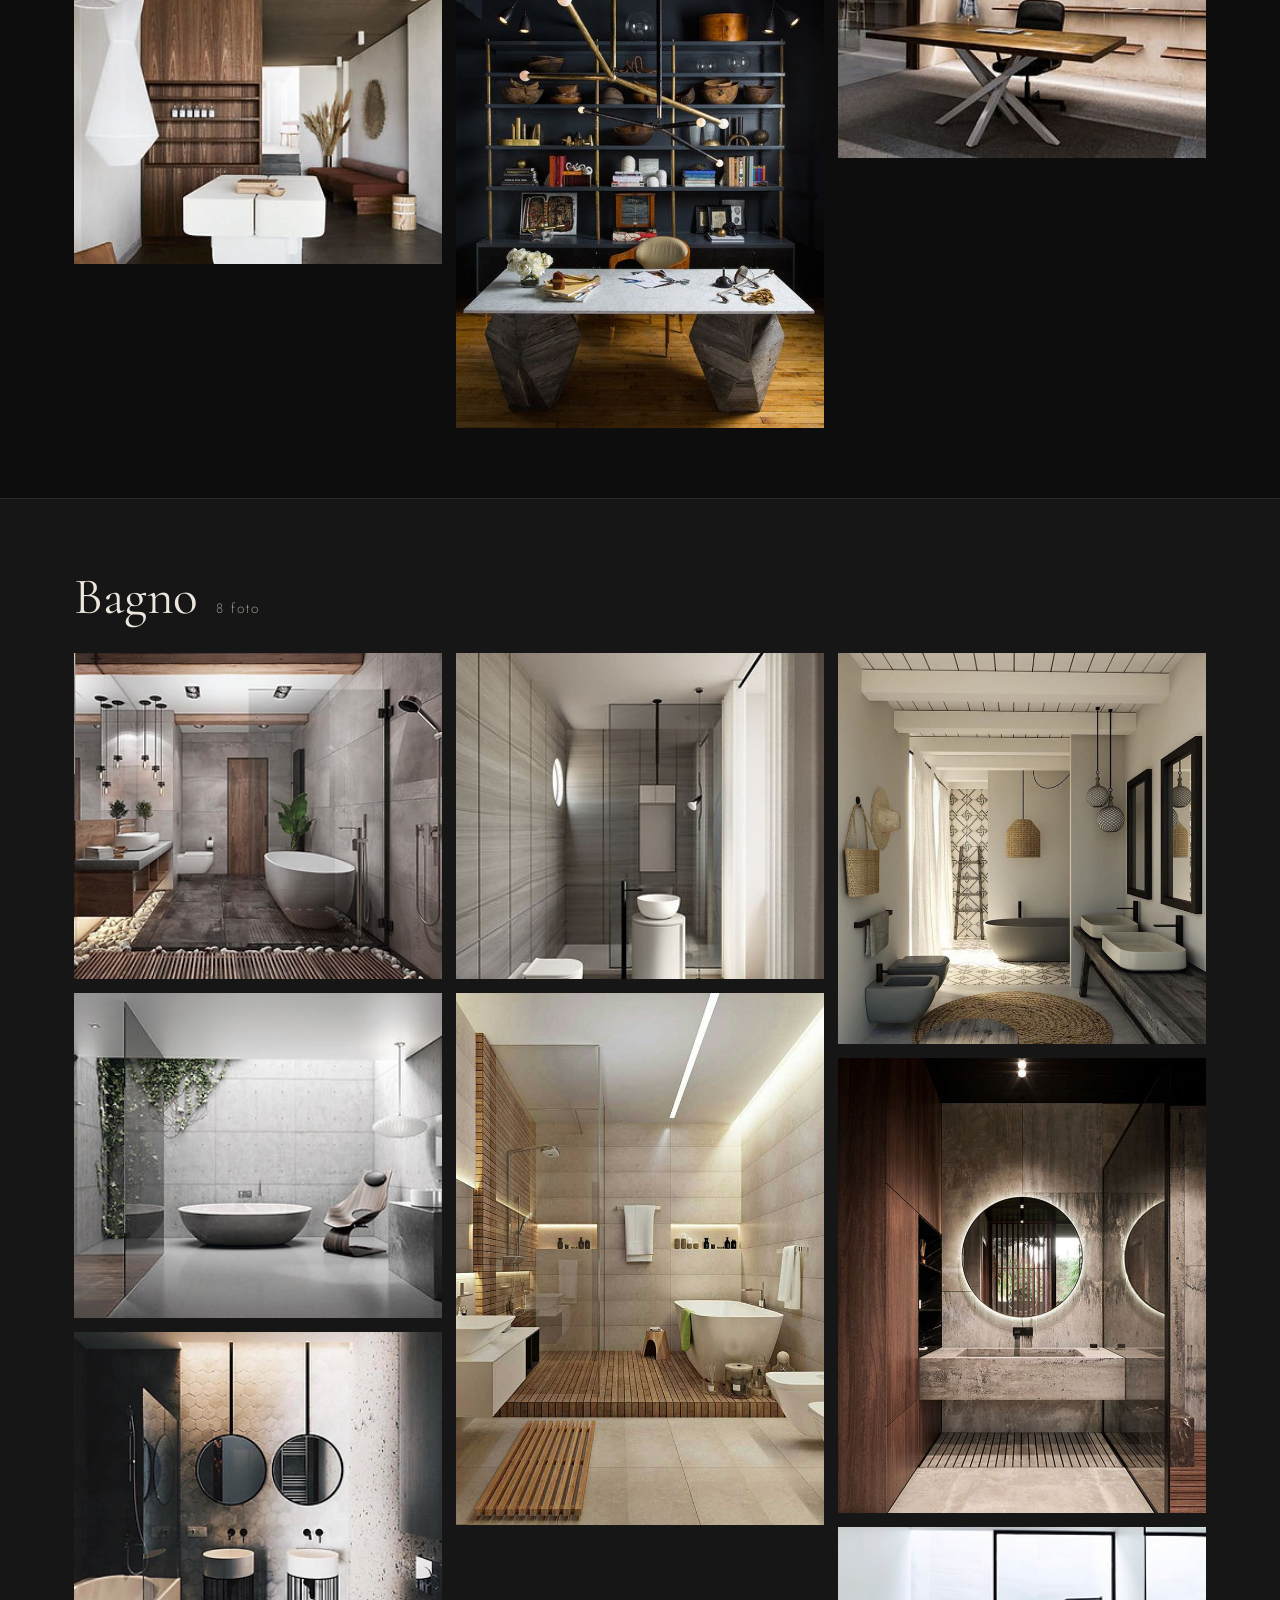
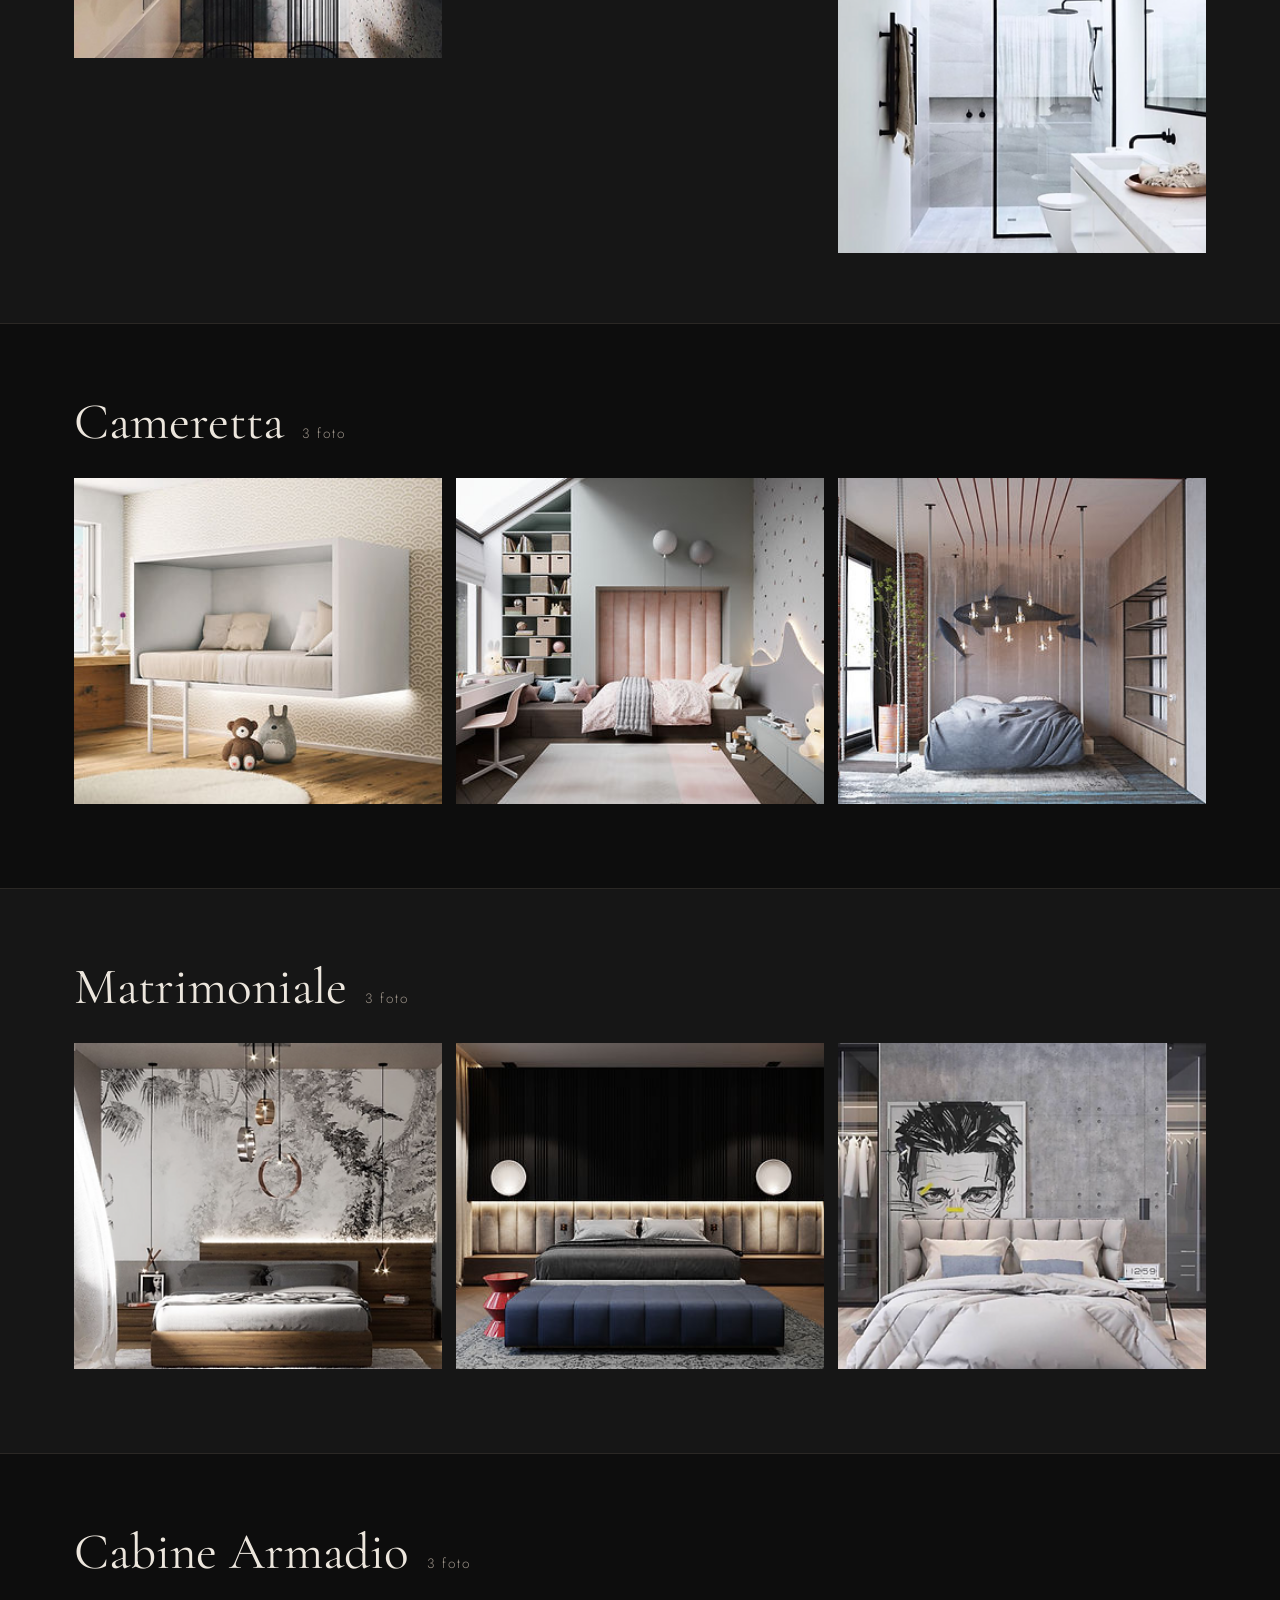
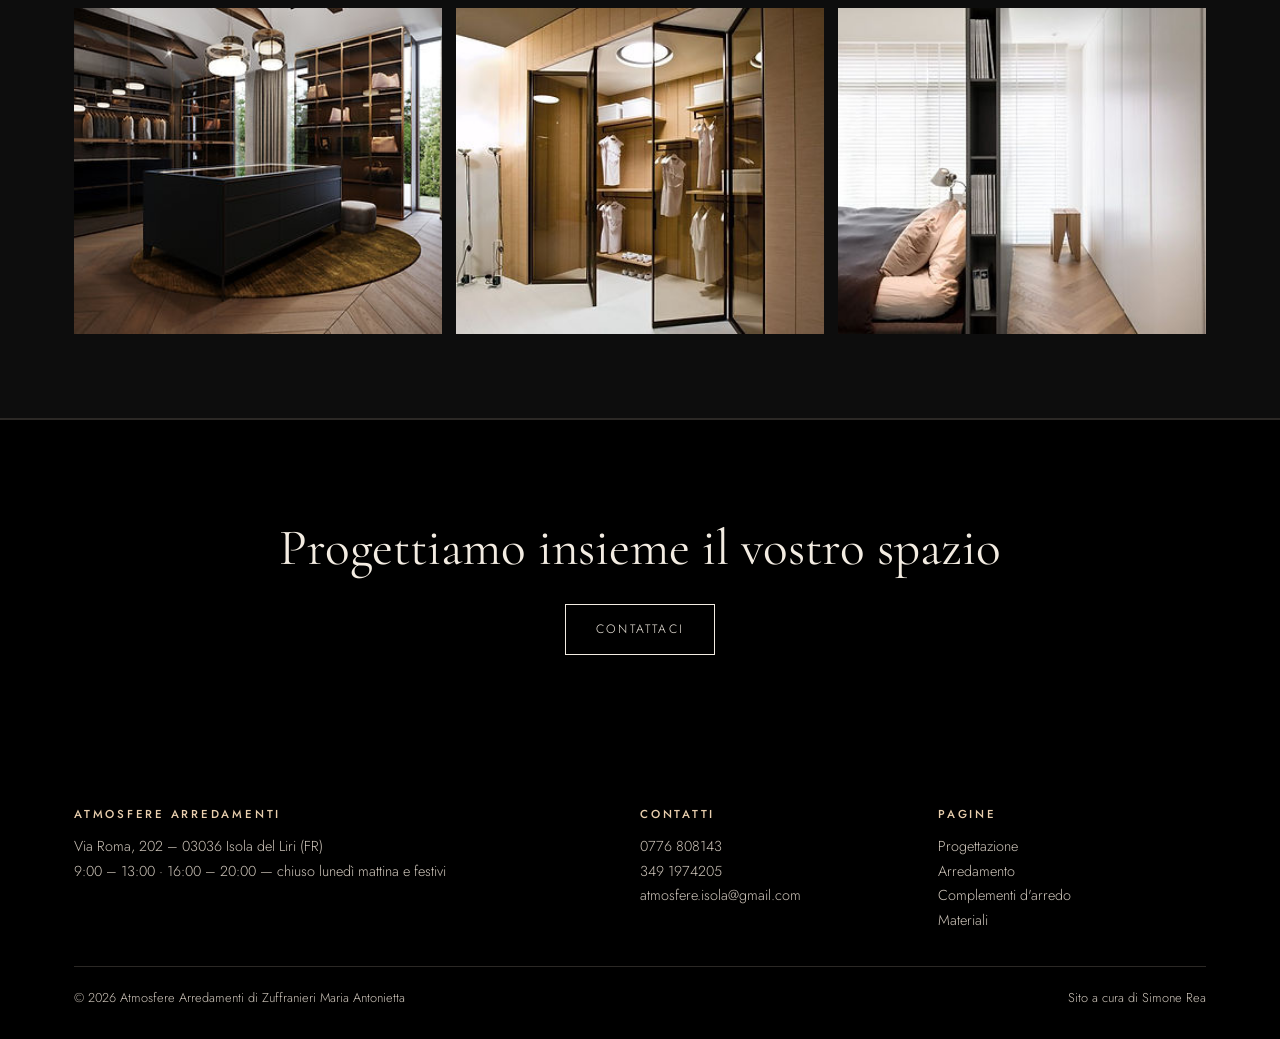
==== commit dd7ceeae: "Pagine interne: immagini banner intere (senza ritaglio) con titolo sovrapposto Co-Authored-By: Claud" ====
--- a/arredamento.html
+++ b/arredamento.html
@@ -8,7 +8,7 @@
 <link rel="icon" href="assets/img/logo.png">
 <link rel="preconnect" href="https://fonts.googleapis.com"><link rel="preconnect" href="https://fonts.gstatic.com" crossorigin>
 <link href="https://fonts.googleapis.com/css2?family=Cormorant+Garamond:ital,wght@0,400;0,500;1,400&family=Jost:wght@300;400;500&display=swap" rel="stylesheet">
-<link rel="stylesheet" href="assets/style.css">
+<link rel="stylesheet" href="assets/style.css?v=4">
 </head>
 <body>
 <header><div class="wrap nav">
--- a/assets/style.css
+++ b/assets/style.css
@@ -18,9 +18,21 @@
 .burger{display:none;background:none;border:0;width:40px;height:40px;cursor:pointer;color:var(--ink)}
 .burger span{display:block;height:1px;background:currentColor;margin:7px 6px}
 .hero{min-height:100svh;display:grid;align-items:end;color:#fff;background:linear-gradient(180deg,rgba(20,15,10,.15),rgba(20,15,10,.62)),var(--img) center/cover}
-.hero.short{min-height:62svh}
-.hero.fit{background:linear-gradient(180deg,rgba(0,0,0,.05) 40%,rgba(0,0,0,.55)),var(--img) center 76px/100% auto no-repeat #0d0d0d;min-height:auto;aspect-ratio:auto}
-.hero.fit .wrap{padding-top:calc(76px + 32.3vw + 44px);padding-bottom:60px}
+.hero.short{margin-top:76px;min-height:0;aspect-ratio:4.7/1;align-items:end;background:linear-gradient(90deg,rgba(0,0,0,.85) 0%,rgba(0,0,0,.6) 45%,rgba(0,0,0,.2) 85%),linear-gradient(rgba(0,0,0,.25),rgba(0,0,0,.25)),var(--img) center/100% 100% no-repeat #0d0d0d}
+.hero.short .wrap{padding-bottom:2.2vw}
+.hero.short h1{font-size:clamp(1.9rem,4.4vw,3.8rem);font-weight:500;text-shadow:0 2px 6px rgba(0,0,0,.8),0 4px 24px rgba(0,0,0,.7)}
+.hero.short .eyebrow{font-size:clamp(.65rem,.9vw,.85rem);margin-bottom:.4vw}
+.hero.fit{margin-top:76px;min-height:0;aspect-ratio:1162/375;align-items:end;background:linear-gradient(90deg,rgba(0,0,0,.92) 0%,rgba(0,0,0,.78) 45%,rgba(0,0,0,.35) 85%),linear-gradient(rgba(0,0,0,.35),rgba(0,0,0,.35)),var(--img) center/100% 100% no-repeat #0d0d0d}
+.hero.fit h1 em{display:block}
+.hero.fit h1,.hero.fit p{text-shadow:0 2px 6px rgba(0,0,0,.8),0 4px 24px rgba(0,0,0,.7)}
+.hero.fit p:not(.eyebrow){max-width:min(560px,48vw);color:#fff;font-weight:400}
+.hero.fit h1{font-weight:500}
+.hero.fit h1 em{color:#f3d9b5}
+.hero.fit .wrap{padding-bottom:3.2vw}
+.hero.fit h1{font-size:clamp(2rem,4.6vw,4.2rem)}
+.hero.fit .eyebrow{font-size:clamp(.68rem,1vw,.9rem);letter-spacing:.3em;font-weight:500;color:#f0d6b3}
+.hero.fit p:not(.eyebrow){margin-top:.8vw;font-size:clamp(.9rem,1.3vw,1.2rem);line-height:1.6}
+.hero.fit .btn{background:rgba(0,0,0,.35);border-color:#f0d6b3;color:#f6f0e8;margin-top:1.6vw;padding:clamp(8px,1vw,14px) clamp(16px,2.2vw,30px)}
 .hero .wrap{padding-bottom:10vh;width:100%}
 .hero h1{font-size:clamp(3rem,9vw,7rem)}
 .hero h1 em{font-style:italic;color:#e9cfae}
@@ -81,6 +93,16 @@
 .lb button{position:absolute;background:none;border:0;color:#fff;font-size:2.4rem;cursor:pointer;padding:16px}
 .lb .x{top:10px;right:16px}.lb .p{left:10px}.lb .n{right:10px}
 @media (max-width:900px){
+ .hero.short{margin-top:0;aspect-ratio:auto;background:var(--img) center 76px/100% auto no-repeat #0d0d0d}
+ .hero.short .wrap{padding-top:calc(76px + 21.3vw + 26px);padding-bottom:10px}
+ .hero.short h1{font-size:clamp(2.2rem,10vw,3.2rem)}
+ .hero.short .eyebrow{font-size:.72rem}
+ .hero.fit{margin-top:0;aspect-ratio:auto;min-height:88svh;background:linear-gradient(180deg,rgba(0,0,0,.55),rgba(0,0,0,.88)),var(--img) 38% center/cover no-repeat #0d0d0d}
+ .hero.fit .wrap{padding-top:110px;padding-bottom:48px}
+ .hero.fit h1{font-size:clamp(2.6rem,12vw,4rem)}
+ .hero.fit .eyebrow{font-size:.7rem}
+ .hero.fit p:not(.eyebrow){margin-top:14px;font-size:1rem}
+ .hero.fit .btn{margin-top:24px;padding:13px 26px}
  .menu{position:fixed;inset:76px 0 auto;flex-direction:column;gap:0;background:var(--bg);padding:10px 24px 20px;display:none;box-shadow:0 10px 20px rgba(0,0,0,.5)}
  .menu.open{display:flex}.menu a{display:block;padding:12px 0;color:var(--ink)!important}
  .burger{display:block}
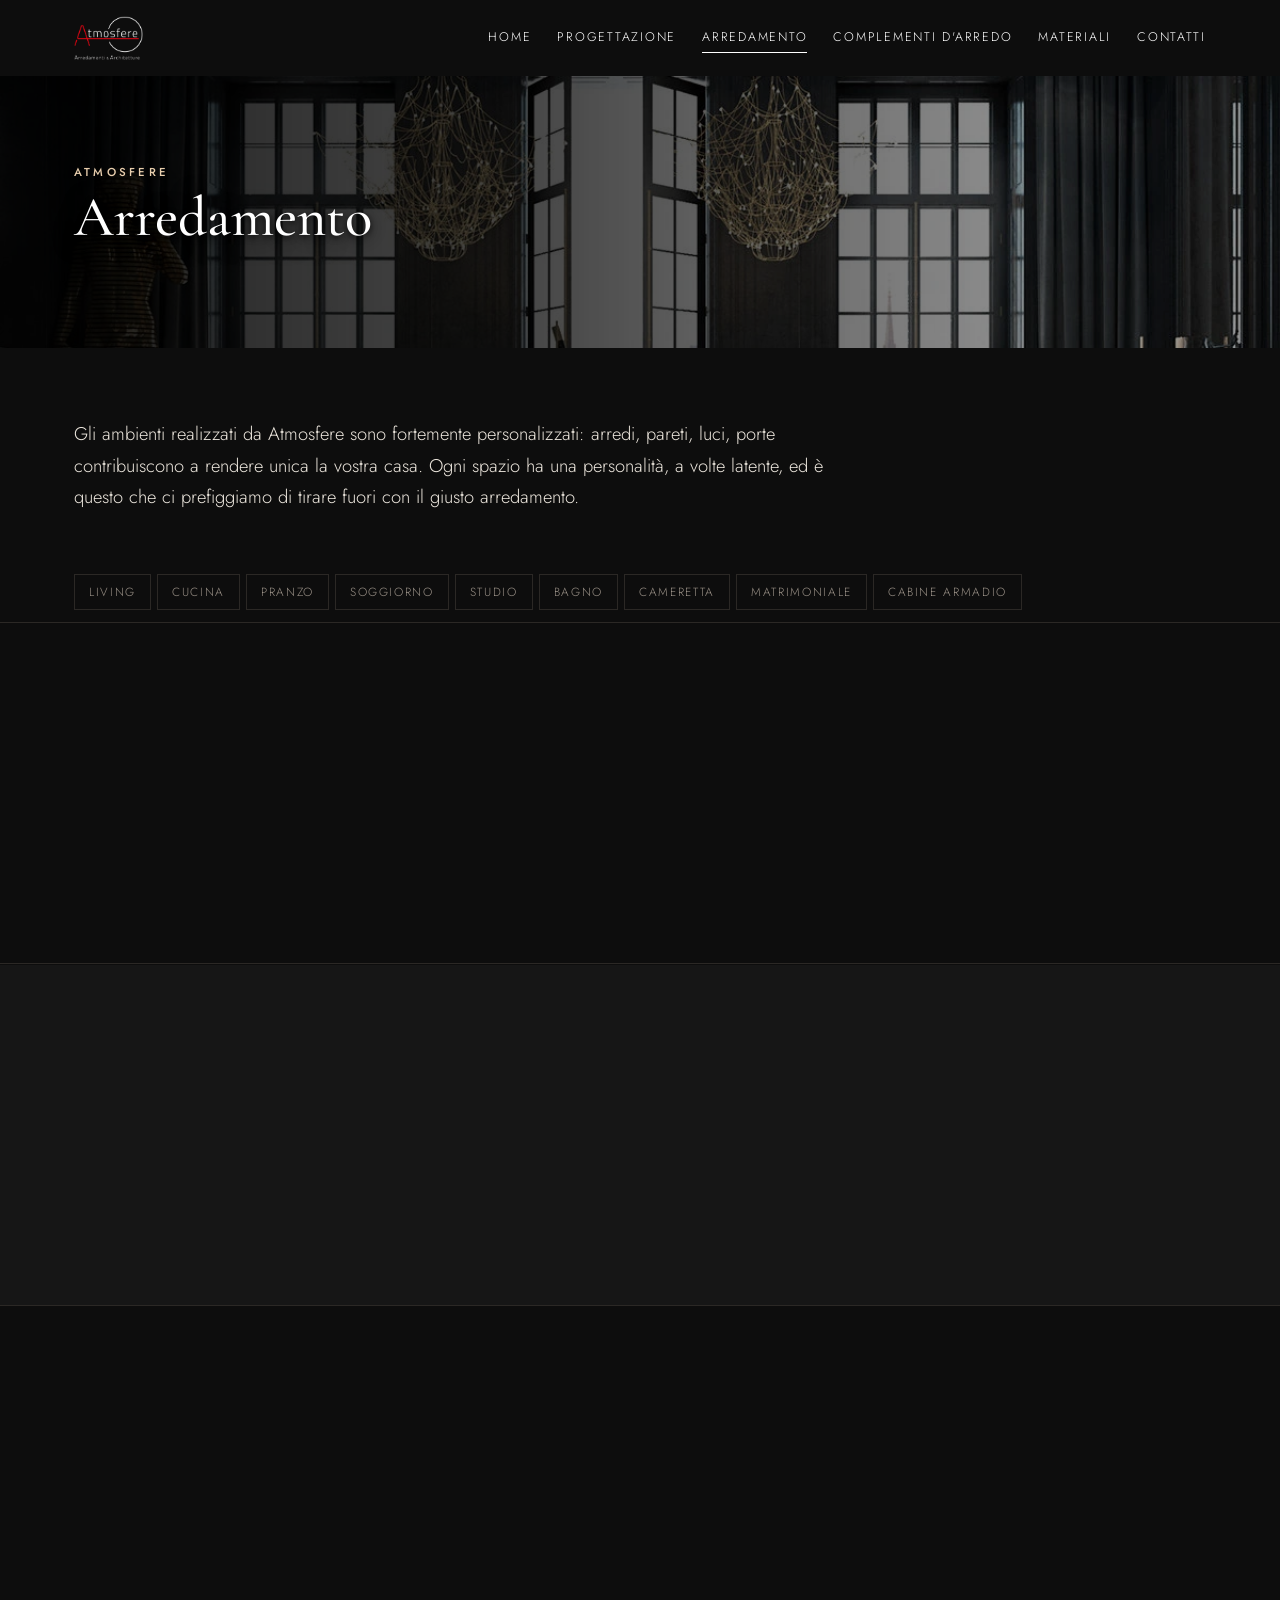
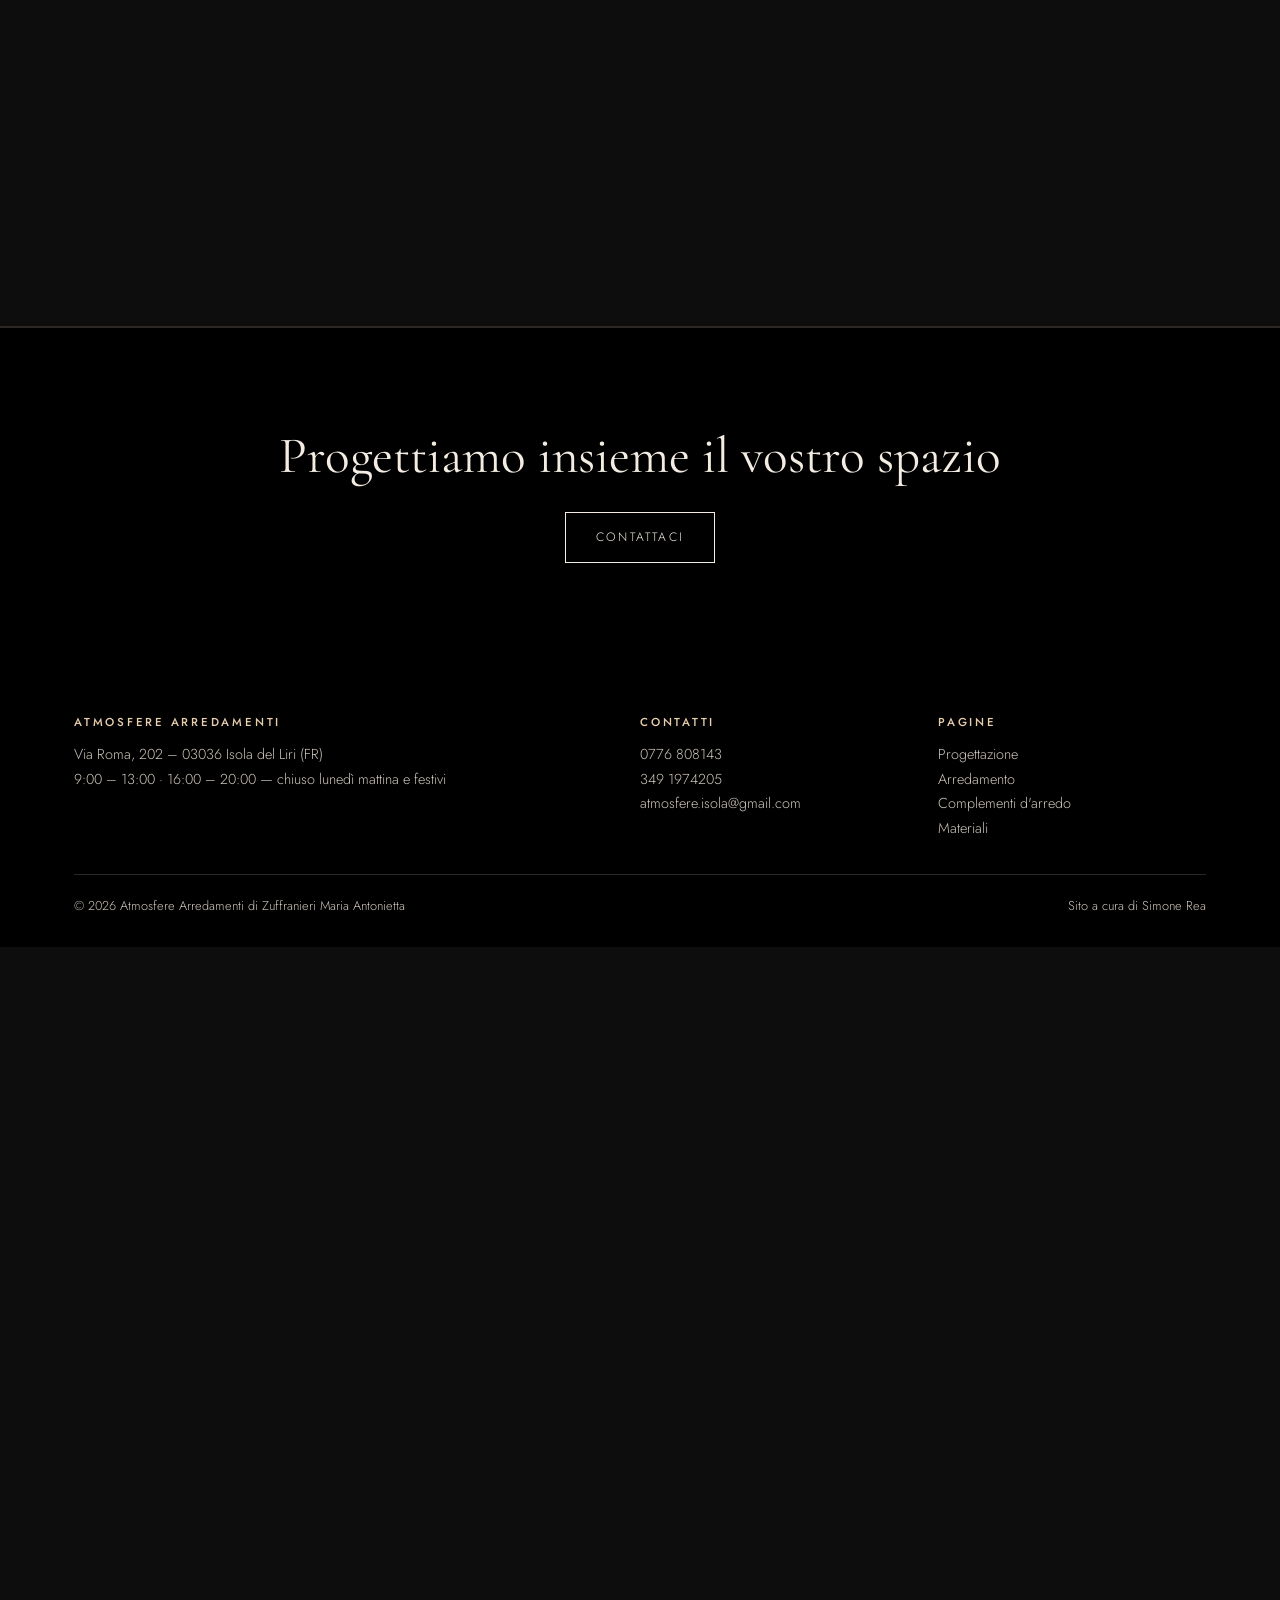
==== commit 3f03e464: "Home: titoli senza numeri; prestazioni: immagini WebP con miniature, font self-hosted, preload, defe" ====
--- a/arredamento.html
+++ b/arredamento.html
@@ -6,9 +6,9 @@
 <title>Arredamento | Atmosfere Arredamenti</title>
 <meta name="description" content="Arredamento – Atmosfere Arredamenti, Isola del Liri. Gli ambienti realizzati da Atmosfere sono fortemente personalizzati: arredi, pareti, luci, porte contribuiscon…">
 <link rel="icon" href="assets/img/logo.png">
-<link rel="preconnect" href="https://fonts.googleapis.com"><link rel="preconnect" href="https://fonts.gstatic.com" crossorigin>
-<link href="https://fonts.googleapis.com/css2?family=Cormorant+Garamond:ital,wght@0,400;0,500;1,400&family=Jost:wght@300;400;500&display=swap" rel="stylesheet">
-<link rel="stylesheet" href="assets/style.css?v=4">
+<link rel="preload" href="assets/fonts/jost-latin-300-normal.woff2" as="font" type="font/woff2" crossorigin>
+<link rel="preload" href="assets/fonts/cormorant-garamond-latin-400-normal.woff2" as="font" type="font/woff2" crossorigin>
+<link rel="stylesheet" href="assets/style.css?v=5">
 </head>
 <body>
 <header><div class="wrap nav">
@@ -17,7 +17,7 @@
  <ul class="menu"><li><a href="index.html">Home</a></li><li><a href="progettazione.html">Progettazione</a></li><li><a href="arredamento.html" aria-current="page">Arredamento</a></li><li><a href="complementi.html">Complementi d'arredo</a></li><li><a href="materiali.html">Materiali</a></li><li><a href="index.html#contatti">Contatti</a></li></ul>
 </div></header>
 
-<section class="hero short" style="--img:url(img/arredamento-banner.jpg);padding:0"><div class="wrap">
+<section class="hero short" style="--img:url(img/arredamento-banner.webp);padding:0"><div class="wrap">
  <p class="eyebrow">Atmosfere</p><h1>Arredamento</h1>
 </div></section>
 <section style="padding:70px 0 50px"><div class="wrap"><p class="intro">Gli ambienti realizzati da Atmosfere sono fortemente personalizzati: arredi, pareti, luci, porte contribuiscono a rendere unica la vostra casa. Ogni spazio ha una personalità, a volte latente, ed è questo che ci prefiggiamo di tirare fuori con il giusto arredamento.</p></div></section>
@@ -25,103 +25,103 @@
 <section class="cat" id="living"><div class="wrap">
  <div class="cat-head"><h2>Living</h2><span>8 foto</span></div>
  <div class="grid">
-  <button class="g" data-full="assets/img/arredamento-01-01.png"><img src="assets/img/arredamento-01-01.png" alt="Arredamento – Living 1" loading="lazy"></button>
-  <button class="g" data-full="assets/img/arredamento-01-02.png"><img src="assets/img/arredamento-01-02.png" alt="Arredamento – Living 2" loading="lazy"></button>
-  <button class="g" data-full="assets/img/arredamento-01-03.png"><img src="assets/img/arredamento-01-03.png" alt="Arredamento – Living 3" loading="lazy"></button>
-  <button class="g" data-full="assets/img/arredamento-01-04.png"><img src="assets/img/arredamento-01-04.png" alt="Arredamento – Living 4" loading="lazy"></button>
-  <button class="g" data-full="assets/img/arredamento-01-05.png"><img src="assets/img/arredamento-01-05.png" alt="Arredamento – Living 5" loading="lazy"></button>
-  <button class="g" data-full="assets/img/arredamento-01-06.jpg"><img src="assets/img/arredamento-01-06.jpg" alt="Arredamento – Living 6" loading="lazy"></button>
-  <button class="g" data-full="assets/img/arredamento-01-07.png"><img src="assets/img/arredamento-01-07.png" alt="Arredamento – Living 7" loading="lazy"></button>
-  <button class="g" data-full="assets/img/arredamento-01-08.png"><img src="assets/img/arredamento-01-08.png" alt="Arredamento – Living 8" loading="lazy"></button>
+  <button class="g" data-full="assets/img/arredamento-01-01.webp"><img src="assets/img/t/arredamento-01-01.webp" width="331" height="293" decoding="async" alt="Arredamento – Living 1" loading="lazy"></button>
+  <button class="g" data-full="assets/img/arredamento-01-02.webp"><img src="assets/img/t/arredamento-01-02.webp" width="331" height="293" decoding="async" alt="Arredamento – Living 2" loading="lazy"></button>
+  <button class="g" data-full="assets/img/arredamento-01-03.webp"><img src="assets/img/t/arredamento-01-03.webp" width="331" height="293" decoding="async" alt="Arredamento – Living 3" loading="lazy"></button>
+  <button class="g" data-full="assets/img/arredamento-01-04.webp"><img src="assets/img/t/arredamento-01-04.webp" width="331" height="293" decoding="async" alt="Arredamento – Living 4" loading="lazy"></button>
+  <button class="g" data-full="assets/img/arredamento-01-05.webp"><img src="assets/img/t/arredamento-01-05.webp" width="720" height="714" decoding="async" alt="Arredamento – Living 5" loading="lazy"></button>
+  <button class="g" data-full="assets/img/arredamento-01-06.webp"><img src="assets/img/t/arredamento-01-06.webp" width="720" height="515" decoding="async" alt="Arredamento – Living 6" loading="lazy"></button>
+  <button class="g" data-full="assets/img/arredamento-01-07.webp"><img src="assets/img/t/arredamento-01-07.webp" width="717" height="898" decoding="async" alt="Arredamento – Living 7" loading="lazy"></button>
+  <button class="g" data-full="assets/img/arredamento-01-08.webp"><img src="assets/img/t/arredamento-01-08.webp" width="331" height="293" decoding="async" alt="Arredamento – Living 8" loading="lazy"></button>
  </div>
 </div></section>
 <section class="cat" id="cucina"><div class="wrap">
  <div class="cat-head"><h2>Cucina</h2><span>8 foto</span></div>
  <div class="grid">
-  <button class="g" data-full="assets/img/arredamento-02-01.jpg"><img src="assets/img/arredamento-02-01.jpg" alt="Arredamento – Cucina 1" loading="lazy"></button>
-  <button class="g" data-full="assets/img/arredamento-02-02.png"><img src="assets/img/arredamento-02-02.png" alt="Arredamento – Cucina 2" loading="lazy"></button>
-  <button class="g" data-full="assets/img/arredamento-02-03.jpg"><img src="assets/img/arredamento-02-03.jpg" alt="Arredamento – Cucina 3" loading="lazy"></button>
-  <button class="g" data-full="assets/img/arredamento-02-04.jpg"><img src="assets/img/arredamento-02-04.jpg" alt="Arredamento – Cucina 4" loading="lazy"></button>
-  <button class="g" data-full="assets/img/arredamento-02-05.jpg"><img src="assets/img/arredamento-02-05.jpg" alt="Arredamento – Cucina 5" loading="lazy"></button>
-  <button class="g" data-full="assets/img/arredamento-02-06.png"><img src="assets/img/arredamento-02-06.png" alt="Arredamento – Cucina 6" loading="lazy"></button>
-  <button class="g" data-full="assets/img/arredamento-02-07.jpg"><img src="assets/img/arredamento-02-07.jpg" alt="Arredamento – Cucina 7" loading="lazy"></button>
-  <button class="g" data-full="assets/img/arredamento-02-08.png"><img src="assets/img/arredamento-02-08.png" alt="Arredamento – Cucina 8" loading="lazy"></button>
+  <button class="g" data-full="assets/img/arredamento-02-01.webp"><img src="assets/img/t/arredamento-02-01.webp" width="331" height="293" decoding="async" alt="Arredamento – Cucina 1" loading="lazy"></button>
+  <button class="g" data-full="assets/img/arredamento-02-02.webp"><img src="assets/img/t/arredamento-02-02.webp" width="331" height="293" decoding="async" alt="Arredamento – Cucina 2" loading="lazy"></button>
+  <button class="g" data-full="assets/img/arredamento-02-03.webp"><img src="assets/img/t/arredamento-02-03.webp" width="331" height="293" decoding="async" alt="Arredamento – Cucina 3" loading="lazy"></button>
+  <button class="g" data-full="assets/img/arredamento-02-04.webp"><img src="assets/img/t/arredamento-02-04.webp" width="331" height="293" decoding="async" alt="Arredamento – Cucina 4" loading="lazy"></button>
+  <button class="g" data-full="assets/img/arredamento-02-05.webp"><img src="assets/img/t/arredamento-02-05.webp" width="720" height="468" decoding="async" alt="Arredamento – Cucina 5" loading="lazy"></button>
+  <button class="g" data-full="assets/img/arredamento-02-06.webp"><img src="assets/img/t/arredamento-02-06.webp" width="720" height="501" decoding="async" alt="Arredamento – Cucina 6" loading="lazy"></button>
+  <button class="g" data-full="assets/img/arredamento-02-07.webp"><img src="assets/img/t/arredamento-02-07.webp" width="720" height="576" decoding="async" alt="Arredamento – Cucina 7" loading="lazy"></button>
+  <button class="g" data-full="assets/img/arredamento-02-08.webp"><img src="assets/img/t/arredamento-02-08.webp" width="331" height="293" decoding="async" alt="Arredamento – Cucina 8" loading="lazy"></button>
  </div>
 </div></section>
 <section class="cat" id="pranzo"><div class="wrap">
  <div class="cat-head"><h2>Pranzo</h2><span>7 foto</span></div>
  <div class="grid">
-  <button class="g" data-full="assets/img/arredamento-03-01.png"><img src="assets/img/arredamento-03-01.png" alt="Arredamento – Pranzo 1" loading="lazy"></button>
-  <button class="g" data-full="assets/img/arredamento-03-02.png"><img src="assets/img/arredamento-03-02.png" alt="Arredamento – Pranzo 2" loading="lazy"></button>
-  <button class="g" data-full="assets/img/arredamento-03-03.png"><img src="assets/img/arredamento-03-03.png" alt="Arredamento – Pranzo 3" loading="lazy"></button>
-  <button class="g" data-full="assets/img/arredamento-03-04.png"><img src="assets/img/arredamento-03-04.png" alt="Arredamento – Pranzo 4" loading="lazy"></button>
-  <button class="g" data-full="assets/img/arredamento-03-05.png"><img src="assets/img/arredamento-03-05.png" alt="Arredamento – Pranzo 5" loading="lazy"></button>
-  <button class="g" data-full="assets/img/arredamento-03-06.jpg"><img src="assets/img/arredamento-03-06.jpg" alt="Arredamento – Pranzo 6" loading="lazy"></button>
-  <button class="g" data-full="assets/img/arredamento-03-07.png"><img src="assets/img/arredamento-03-07.png" alt="Arredamento – Pranzo 7" loading="lazy"></button>
+  <button class="g" data-full="assets/img/arredamento-03-01.webp"><img src="assets/img/t/arredamento-03-01.webp" width="331" height="293" decoding="async" alt="Arredamento – Pranzo 1" loading="lazy"></button>
+  <button class="g" data-full="assets/img/arredamento-03-02.webp"><img src="assets/img/t/arredamento-03-02.webp" width="331" height="293" decoding="async" alt="Arredamento – Pranzo 2" loading="lazy"></button>
+  <button class="g" data-full="assets/img/arredamento-03-03.webp"><img src="assets/img/t/arredamento-03-03.webp" width="331" height="293" decoding="async" alt="Arredamento – Pranzo 3" loading="lazy"></button>
+  <button class="g" data-full="assets/img/arredamento-03-04.webp"><img src="assets/img/t/arredamento-03-04.webp" width="331" height="293" decoding="async" alt="Arredamento – Pranzo 4" loading="lazy"></button>
+  <button class="g" data-full="assets/img/arredamento-03-05.webp"><img src="assets/img/t/arredamento-03-05.webp" width="720" height="708" decoding="async" alt="Arredamento – Pranzo 5" loading="lazy"></button>
+  <button class="g" data-full="assets/img/arredamento-03-06.webp"><img src="assets/img/t/arredamento-03-06.webp" width="720" height="720" decoding="async" alt="Arredamento – Pranzo 6" loading="lazy"></button>
+  <button class="g" data-full="assets/img/arredamento-03-07.webp"><img src="assets/img/t/arredamento-03-07.webp" width="331" height="293" decoding="async" alt="Arredamento – Pranzo 7" loading="lazy"></button>
  </div>
 </div></section>
 <section class="cat" id="soggiorno"><div class="wrap">
  <div class="cat-head"><h2>Soggiorno</h2><span>9 foto</span></div>
  <div class="grid">
-  <button class="g" data-full="assets/img/arredamento-04-01.jpg"><img src="assets/img/arredamento-04-01.jpg" alt="Arredamento – Soggiorno 1" loading="lazy"></button>
-  <button class="g" data-full="assets/img/arredamento-04-02.png"><img src="assets/img/arredamento-04-02.png" alt="Arredamento – Soggiorno 2" loading="lazy"></button>
-  <button class="g" data-full="assets/img/arredamento-04-03.jpg"><img src="assets/img/arredamento-04-03.jpg" alt="Arredamento – Soggiorno 3" loading="lazy"></button>
-  <button class="g" data-full="assets/img/arredamento-04-04.png"><img src="assets/img/arredamento-04-04.png" alt="Arredamento – Soggiorno 4" loading="lazy"></button>
-  <button class="g" data-full="assets/img/arredamento-04-05.png"><img src="assets/img/arredamento-04-05.png" alt="Arredamento – Soggiorno 5" loading="lazy"></button>
-  <button class="g" data-full="assets/img/arredamento-04-06.png"><img src="assets/img/arredamento-04-06.png" alt="Arredamento – Soggiorno 6" loading="lazy"></button>
-  <button class="g" data-full="assets/img/arredamento-04-07.jpg"><img src="assets/img/arredamento-04-07.jpg" alt="Arredamento – Soggiorno 7" loading="lazy"></button>
-  <button class="g" data-full="assets/img/arredamento-04-08.png"><img src="assets/img/arredamento-04-08.png" alt="Arredamento – Soggiorno 8" loading="lazy"></button>
-  <button class="g" data-full="assets/img/arredamento-04-09.png"><img src="assets/img/arredamento-04-09.png" alt="Arredamento – Soggiorno 9" loading="lazy"></button>
+  <button class="g" data-full="assets/img/arredamento-04-01.webp"><img src="assets/img/t/arredamento-04-01.webp" width="331" height="293" decoding="async" alt="Arredamento – Soggiorno 1" loading="lazy"></button>
+  <button class="g" data-full="assets/img/arredamento-04-02.webp"><img src="assets/img/t/arredamento-04-02.webp" width="331" height="293" decoding="async" alt="Arredamento – Soggiorno 2" loading="lazy"></button>
+  <button class="g" data-full="assets/img/arredamento-04-03.webp"><img src="assets/img/t/arredamento-04-03.webp" width="331" height="293" decoding="async" alt="Arredamento – Soggiorno 3" loading="lazy"></button>
+  <button class="g" data-full="assets/img/arredamento-04-04.webp"><img src="assets/img/t/arredamento-04-04.webp" width="331" height="293" decoding="async" alt="Arredamento – Soggiorno 4" loading="lazy"></button>
+  <button class="g" data-full="assets/img/arredamento-04-05.webp"><img src="assets/img/t/arredamento-04-05.webp" width="720" height="858" decoding="async" alt="Arredamento – Soggiorno 5" loading="lazy"></button>
+  <button class="g" data-full="assets/img/arredamento-04-06.webp"><img src="assets/img/t/arredamento-04-06.webp" width="720" height="505" decoding="async" alt="Arredamento – Soggiorno 6" loading="lazy"></button>
+  <button class="g" data-full="assets/img/arredamento-04-07.webp"><img src="assets/img/t/arredamento-04-07.webp" width="720" height="468" decoding="async" alt="Arredamento – Soggiorno 7" loading="lazy"></button>
+  <button class="g" data-full="assets/img/arredamento-04-08.webp"><img src="assets/img/t/arredamento-04-08.webp" width="720" height="728" decoding="async" alt="Arredamento – Soggiorno 8" loading="lazy"></button>
+  <button class="g" data-full="assets/img/arredamento-04-09.webp"><img src="assets/img/t/arredamento-04-09.webp" width="331" height="293" decoding="async" alt="Arredamento – Soggiorno 9" loading="lazy"></button>
  </div>
 </div></section>
 <section class="cat" id="studio"><div class="wrap">
  <div class="cat-head"><h2>Studio</h2><span>8 foto</span></div>
  <div class="grid">
-  <button class="g" data-full="assets/img/arredamento-05-01.jpg"><img src="assets/img/arredamento-05-01.jpg" alt="Arredamento – Studio 1" loading="lazy"></button>
-  <button class="g" data-full="assets/img/arredamento-05-02.jpg"><img src="assets/img/arredamento-05-02.jpg" alt="Arredamento – Studio 2" loading="lazy"></button>
-  <button class="g" data-full="assets/img/arredamento-05-03.jpg"><img src="assets/img/arredamento-05-03.jpg" alt="Arredamento – Studio 3" loading="lazy"></button>
-  <button class="g" data-full="assets/img/arredamento-05-04.jpg"><img src="assets/img/arredamento-05-04.jpg" alt="Arredamento – Studio 4" loading="lazy"></button>
-  <button class="g" data-full="assets/img/arredamento-05-05.jpg"><img src="assets/img/arredamento-05-05.jpg" alt="Arredamento – Studio 5" loading="lazy"></button>
-  <button class="g" data-full="assets/img/arredamento-05-06.jpg"><img src="assets/img/arredamento-05-06.jpg" alt="Arredamento – Studio 6" loading="lazy"></button>
-  <button class="g" data-full="assets/img/arredamento-05-07.png"><img src="assets/img/arredamento-05-07.png" alt="Arredamento – Studio 7" loading="lazy"></button>
-  <button class="g" data-full="assets/img/arredamento-05-08.jpg"><img src="assets/img/arredamento-05-08.jpg" alt="Arredamento – Studio 8" loading="lazy"></button>
+  <button class="g" data-full="assets/img/arredamento-05-01.webp"><img src="assets/img/t/arredamento-05-01.webp" width="331" height="293" decoding="async" alt="Arredamento – Studio 1" loading="lazy"></button>
+  <button class="g" data-full="assets/img/arredamento-05-02.webp"><img src="assets/img/t/arredamento-05-02.webp" width="331" height="293" decoding="async" alt="Arredamento – Studio 2" loading="lazy"></button>
+  <button class="g" data-full="assets/img/arredamento-05-03.webp"><img src="assets/img/t/arredamento-05-03.webp" width="331" height="293" decoding="async" alt="Arredamento – Studio 3" loading="lazy"></button>
+  <button class="g" data-full="assets/img/arredamento-05-04.webp"><img src="assets/img/t/arredamento-05-04.webp" width="331" height="293" decoding="async" alt="Arredamento – Studio 4" loading="lazy"></button>
+  <button class="g" data-full="assets/img/arredamento-05-05.webp"><img src="assets/img/t/arredamento-05-05.webp" width="564" height="546" decoding="async" alt="Arredamento – Studio 5" loading="lazy"></button>
+  <button class="g" data-full="assets/img/arredamento-05-06.webp"><img src="assets/img/t/arredamento-05-06.webp" width="476" height="594" decoding="async" alt="Arredamento – Studio 6" loading="lazy"></button>
+  <button class="g" data-full="assets/img/arredamento-05-07.webp"><img src="assets/img/t/arredamento-05-07.webp" width="471" height="716" decoding="async" alt="Arredamento – Studio 7" loading="lazy"></button>
+  <button class="g" data-full="assets/img/arredamento-05-08.webp"><img src="assets/img/t/arredamento-05-08.webp" width="331" height="293" decoding="async" alt="Arredamento – Studio 8" loading="lazy"></button>
  </div>
 </div></section>
 <section class="cat" id="bagno"><div class="wrap">
  <div class="cat-head"><h2>Bagno</h2><span>8 foto</span></div>
  <div class="grid">
-  <button class="g" data-full="assets/img/arredamento-06-01.png"><img src="assets/img/arredamento-06-01.png" alt="Arredamento – Bagno 1" loading="lazy"></button>
-  <button class="g" data-full="assets/img/arredamento-06-02.jpg"><img src="assets/img/arredamento-06-02.jpg" alt="Arredamento – Bagno 2" loading="lazy"></button>
-  <button class="g" data-full="assets/img/arredamento-06-03.png"><img src="assets/img/arredamento-06-03.png" alt="Arredamento – Bagno 3" loading="lazy"></button>
-  <button class="g" data-full="assets/img/arredamento-06-04.jpg"><img src="assets/img/arredamento-06-04.jpg" alt="Arredamento – Bagno 4" loading="lazy"></button>
-  <button class="g" data-full="assets/img/arredamento-06-05.jpg"><img src="assets/img/arredamento-06-05.jpg" alt="Arredamento – Bagno 5" loading="lazy"></button>
-  <button class="g" data-full="assets/img/arredamento-06-06.png"><img src="assets/img/arredamento-06-06.png" alt="Arredamento – Bagno 6" loading="lazy"></button>
-  <button class="g" data-full="assets/img/arredamento-06-07.png"><img src="assets/img/arredamento-06-07.png" alt="Arredamento – Bagno 7" loading="lazy"></button>
-  <button class="g" data-full="assets/img/arredamento-06-08.png"><img src="assets/img/arredamento-06-08.png" alt="Arredamento – Bagno 8" loading="lazy"></button>
+  <button class="g" data-full="assets/img/arredamento-06-01.webp"><img src="assets/img/t/arredamento-06-01.webp" width="331" height="293" decoding="async" alt="Arredamento – Bagno 1" loading="lazy"></button>
+  <button class="g" data-full="assets/img/arredamento-06-02.webp"><img src="assets/img/t/arredamento-06-02.webp" width="331" height="293" decoding="async" alt="Arredamento – Bagno 2" loading="lazy"></button>
+  <button class="g" data-full="assets/img/arredamento-06-03.webp"><img src="assets/img/t/arredamento-06-03.webp" width="331" height="293" decoding="async" alt="Arredamento – Bagno 3" loading="lazy"></button>
+  <button class="g" data-full="assets/img/arredamento-06-04.webp"><img src="assets/img/t/arredamento-06-04.webp" width="331" height="293" decoding="async" alt="Arredamento – Bagno 4" loading="lazy"></button>
+  <button class="g" data-full="assets/img/arredamento-06-05.webp"><img src="assets/img/t/arredamento-06-05.webp" width="650" height="940" decoding="async" alt="Arredamento – Bagno 5" loading="lazy"></button>
+  <button class="g" data-full="assets/img/arredamento-06-06.webp"><img src="assets/img/t/arredamento-06-06.webp" width="720" height="766" decoding="async" alt="Arredamento – Bagno 6" loading="lazy"></button>
+  <button class="g" data-full="assets/img/arredamento-06-07.webp"><img src="assets/img/t/arredamento-06-07.webp" width="720" height="889" decoding="async" alt="Arredamento – Bagno 7" loading="lazy"></button>
+  <button class="g" data-full="assets/img/arredamento-06-08.webp"><img src="assets/img/t/arredamento-06-08.webp" width="331" height="293" decoding="async" alt="Arredamento – Bagno 8" loading="lazy"></button>
  </div>
 </div></section>
 <section class="cat" id="cameretta"><div class="wrap">
  <div class="cat-head"><h2>Cameretta</h2><span>3 foto</span></div>
  <div class="grid">
-  <button class="g" data-full="assets/img/arredamento-07-01.jpg"><img src="assets/img/arredamento-07-01.jpg" alt="Arredamento – Cameretta 1" loading="lazy"></button>
-  <button class="g" data-full="assets/img/arredamento-07-02.jpg"><img src="assets/img/arredamento-07-02.jpg" alt="Arredamento – Cameretta 2" loading="lazy"></button>
-  <button class="g" data-full="assets/img/arredamento-07-03.jpg"><img src="assets/img/arredamento-07-03.jpg" alt="Arredamento – Cameretta 3" loading="lazy"></button>
+  <button class="g" data-full="assets/img/arredamento-07-01.webp"><img src="assets/img/t/arredamento-07-01.webp" width="331" height="293" decoding="async" alt="Arredamento – Cameretta 1" loading="lazy"></button>
+  <button class="g" data-full="assets/img/arredamento-07-02.webp"><img src="assets/img/t/arredamento-07-02.webp" width="331" height="293" decoding="async" alt="Arredamento – Cameretta 2" loading="lazy"></button>
+  <button class="g" data-full="assets/img/arredamento-07-03.webp"><img src="assets/img/t/arredamento-07-03.webp" width="331" height="293" decoding="async" alt="Arredamento – Cameretta 3" loading="lazy"></button>
  </div>
 </div></section>
 <section class="cat" id="matrimoniale"><div class="wrap">
  <div class="cat-head"><h2>Matrimoniale</h2><span>3 foto</span></div>
  <div class="grid">
-  <button class="g" data-full="assets/img/arredamento-08-01.png"><img src="assets/img/arredamento-08-01.png" alt="Arredamento – Matrimoniale 1" loading="lazy"></button>
-  <button class="g" data-full="assets/img/arredamento-08-02.jpg"><img src="assets/img/arredamento-08-02.jpg" alt="Arredamento – Matrimoniale 2" loading="lazy"></button>
-  <button class="g" data-full="assets/img/arredamento-08-03.png"><img src="assets/img/arredamento-08-03.png" alt="Arredamento – Matrimoniale 3" loading="lazy"></button>
+  <button class="g" data-full="assets/img/arredamento-08-01.webp"><img src="assets/img/t/arredamento-08-01.webp" width="331" height="293" decoding="async" alt="Arredamento – Matrimoniale 1" loading="lazy"></button>
+  <button class="g" data-full="assets/img/arredamento-08-02.webp"><img src="assets/img/t/arredamento-08-02.webp" width="331" height="293" decoding="async" alt="Arredamento – Matrimoniale 2" loading="lazy"></button>
+  <button class="g" data-full="assets/img/arredamento-08-03.webp"><img src="assets/img/t/arredamento-08-03.webp" width="331" height="293" decoding="async" alt="Arredamento – Matrimoniale 3" loading="lazy"></button>
  </div>
 </div></section>
 <section class="cat" id="cabine-armadio"><div class="wrap">
  <div class="cat-head"><h2>Cabine Armadio</h2><span>3 foto</span></div>
  <div class="grid">
-  <button class="g" data-full="assets/img/arredamento-09-01.jpg"><img src="assets/img/arredamento-09-01.jpg" alt="Arredamento – Cabine Armadio 1" loading="lazy"></button>
-  <button class="g" data-full="assets/img/arredamento-09-02.jpg"><img src="assets/img/arredamento-09-02.jpg" alt="Arredamento – Cabine Armadio 2" loading="lazy"></button>
-  <button class="g" data-full="assets/img/arredamento-09-03.jpg"><img src="assets/img/arredamento-09-03.jpg" alt="Arredamento – Cabine Armadio 3" loading="lazy"></button>
+  <button class="g" data-full="assets/img/arredamento-09-01.webp"><img src="assets/img/t/arredamento-09-01.webp" width="331" height="293" decoding="async" alt="Arredamento – Cabine Armadio 1" loading="lazy"></button>
+  <button class="g" data-full="assets/img/arredamento-09-02.webp"><img src="assets/img/t/arredamento-09-02.webp" width="331" height="293" decoding="async" alt="Arredamento – Cabine Armadio 2" loading="lazy"></button>
+  <button class="g" data-full="assets/img/arredamento-09-03.webp"><img src="assets/img/t/arredamento-09-03.webp" width="331" height="293" decoding="async" alt="Arredamento – Cabine Armadio 3" loading="lazy"></button>
  </div>
 </div></section>
 
@@ -135,6 +135,6 @@
  <div class="copy"><span>© <span class="y"></span> Atmosfere Arredamenti di Zuffranieri Maria Antonietta</span><span>Sito a cura di Simone Rea</span></div>
 </div></footer>
 <div class="lb"><button class="x" aria-label="Chiudi">×</button><button class="p" aria-label="Precedente">‹</button><img alt=""><button class="n" aria-label="Successiva">›</button></div>
-<script src="assets/main.js"></script>
+<script src="assets/main.js?v=5" defer></script>
 </body>
 </html>
--- a/assets/style.css
+++ b/assets/style.css
@@ -1,8 +1,14 @@
+@font-face{font-family:"Jost";font-style:normal;font-weight:300;font-display:swap;src:url(fonts/jost-latin-300-normal.woff2) format("woff2")}
+@font-face{font-family:"Jost";font-style:normal;font-weight:400;font-display:swap;src:url(fonts/jost-latin-400-normal.woff2) format("woff2")}
+@font-face{font-family:"Jost";font-style:normal;font-weight:500;font-display:swap;src:url(fonts/jost-latin-500-normal.woff2) format("woff2")}
+@font-face{font-family:"Cormorant Garamond";font-style:normal;font-weight:400;font-display:swap;src:url(fonts/cormorant-garamond-latin-400-normal.woff2) format("woff2")}
+@font-face{font-family:"Cormorant Garamond";font-style:normal;font-weight:500;font-display:swap;src:url(fonts/cormorant-garamond-latin-500-normal.woff2) format("woff2")}
+@font-face{font-family:"Cormorant Garamond";font-style:italic;font-weight:400;font-display:swap;src:url(fonts/cormorant-garamond-latin-400-italic.woff2) format("woff2")}
 :root{--bg:#0d0d0d;--paper:#161616;--ink:#ece6dd;--muted:#9a9187;--accent:#c9975f;--line:#2b2825;color-scheme:dark}
 *{box-sizing:border-box;margin:0;padding:0}
 html{scroll-behavior:smooth}
 body{background:var(--bg);color:var(--ink);font:300 17px/1.7 Jost,system-ui,sans-serif}
-img{max-width:100%;display:block}
+img{max-width:100%;height:auto;display:block}
 a{color:inherit}
 .wrap{max-width:1180px;margin:auto;padding:0 24px}
 h1,h2,h3{font-family:"Cormorant Garamond",serif;font-weight:400;line-height:1.1}
@@ -51,14 +57,14 @@
 .s-img{overflow:hidden;display:block}
 .s-img img{width:100%;height:auto;transition:transform 1.2s}
 .service:hover .s-img img{transform:scale(1.04)}
-.service h3{font-size:clamp(2rem,4vw,3rem);margin:10px 0 16px}
+.service h3{font-size:clamp(2rem,4vw,3rem);margin:calc(10px + 1.275rem) 0 16px;color:var(--accent)}
 blockquote{margin-top:18px;font-family:"Cormorant Garamond",serif;font-size:1.5rem;font-style:italic;color:var(--accent)}
 .intro{max-width:760px;font-size:1.15rem}
 .subnav{position:sticky;top:76px;z-index:20;background:var(--bg);border-bottom:1px solid var(--line)}
 .subnav ul{display:flex;gap:6px;list-style:none;overflow-x:auto;padding:12px 0;scrollbar-width:none}
 .subnav a{display:block;white-space:nowrap;text-decoration:none;font-size:.74rem;letter-spacing:.14em;text-transform:uppercase;border:1px solid var(--line);padding:7px 14px;color:var(--muted)}
 .subnav a:hover{background:var(--ink);color:#0d0d0d;border-color:var(--ink)}
-.cat{padding:70px 0;border-bottom:1px solid var(--line);scroll-margin-top:140px}
+.cat{content-visibility:auto;contain-intrinsic-size:auto 900px;padding:70px 0;border-bottom:1px solid var(--line);scroll-margin-top:140px}
 .cat:nth-child(even){background:var(--paper)}
 .cat-head{display:flex;align-items:baseline;gap:18px;margin-bottom:28px}
 .cat-head h2{font-size:clamp(2.2rem,4vw,3.2rem)}
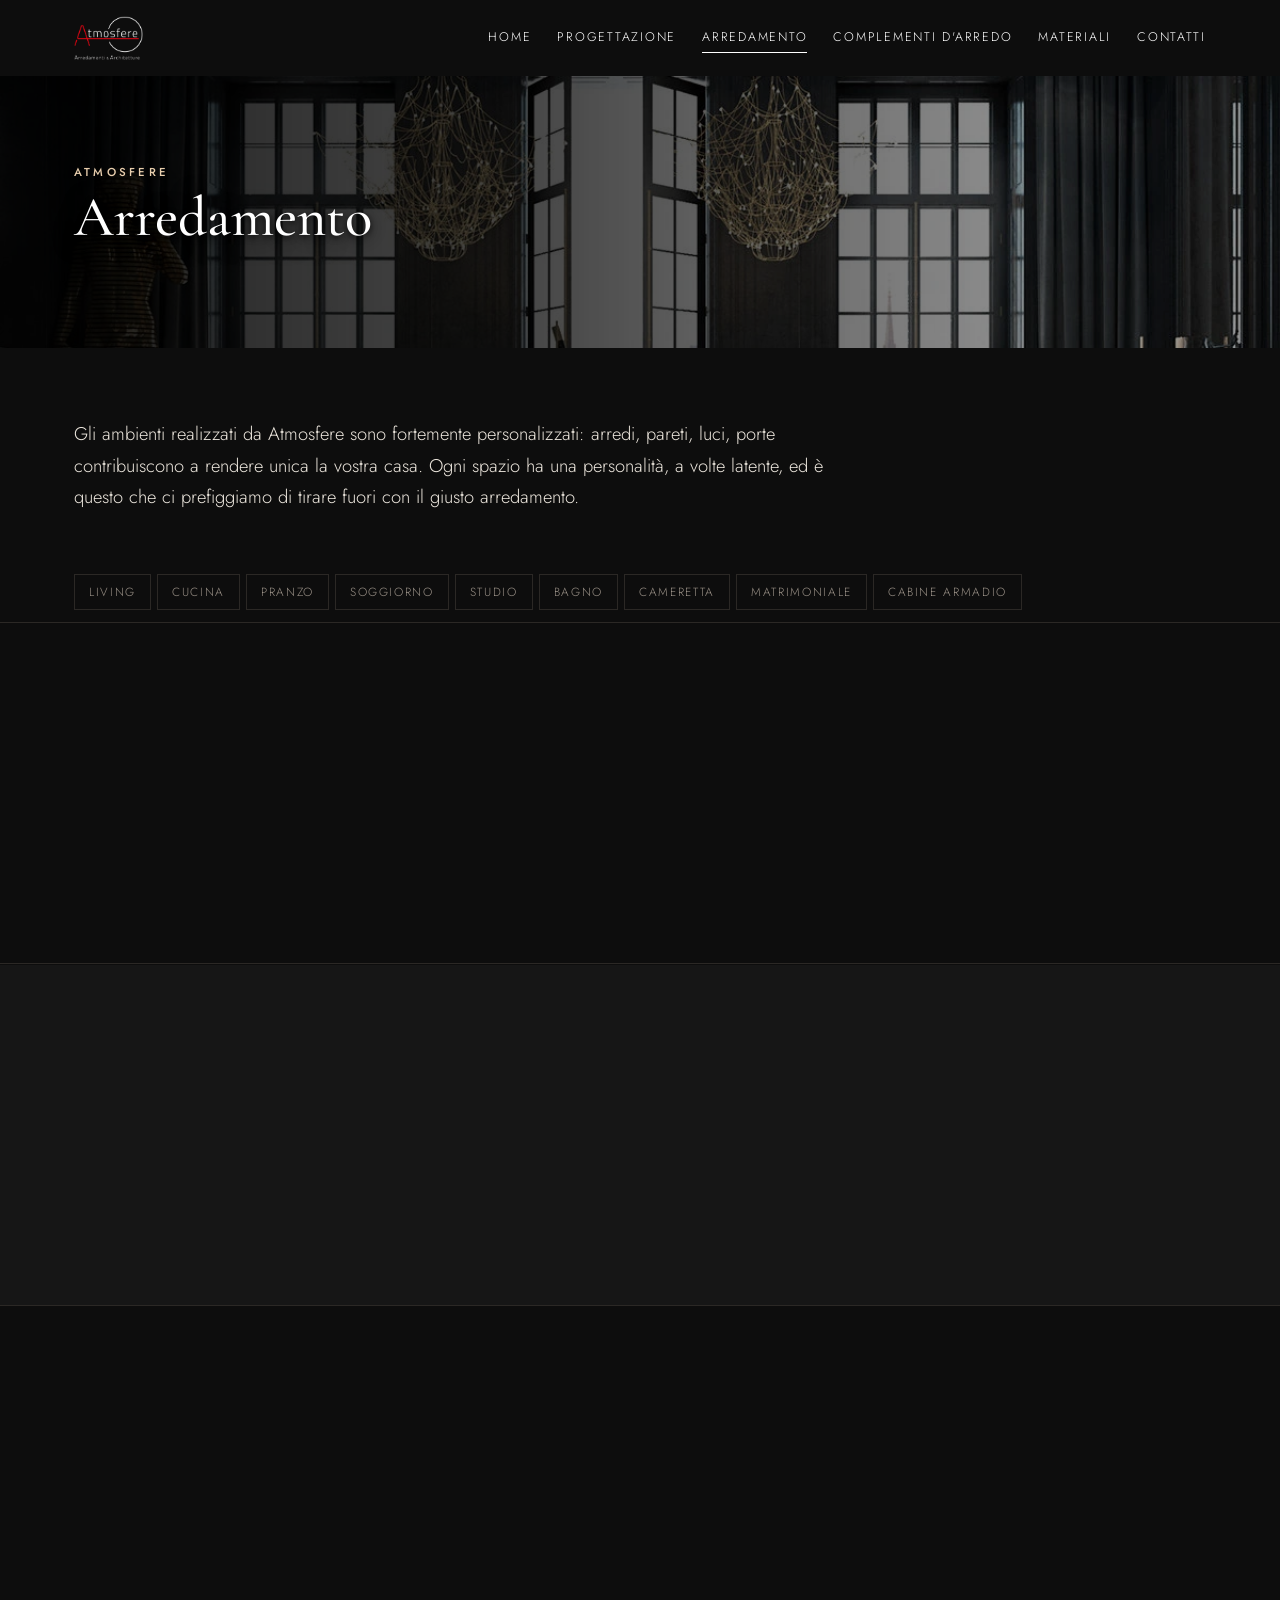
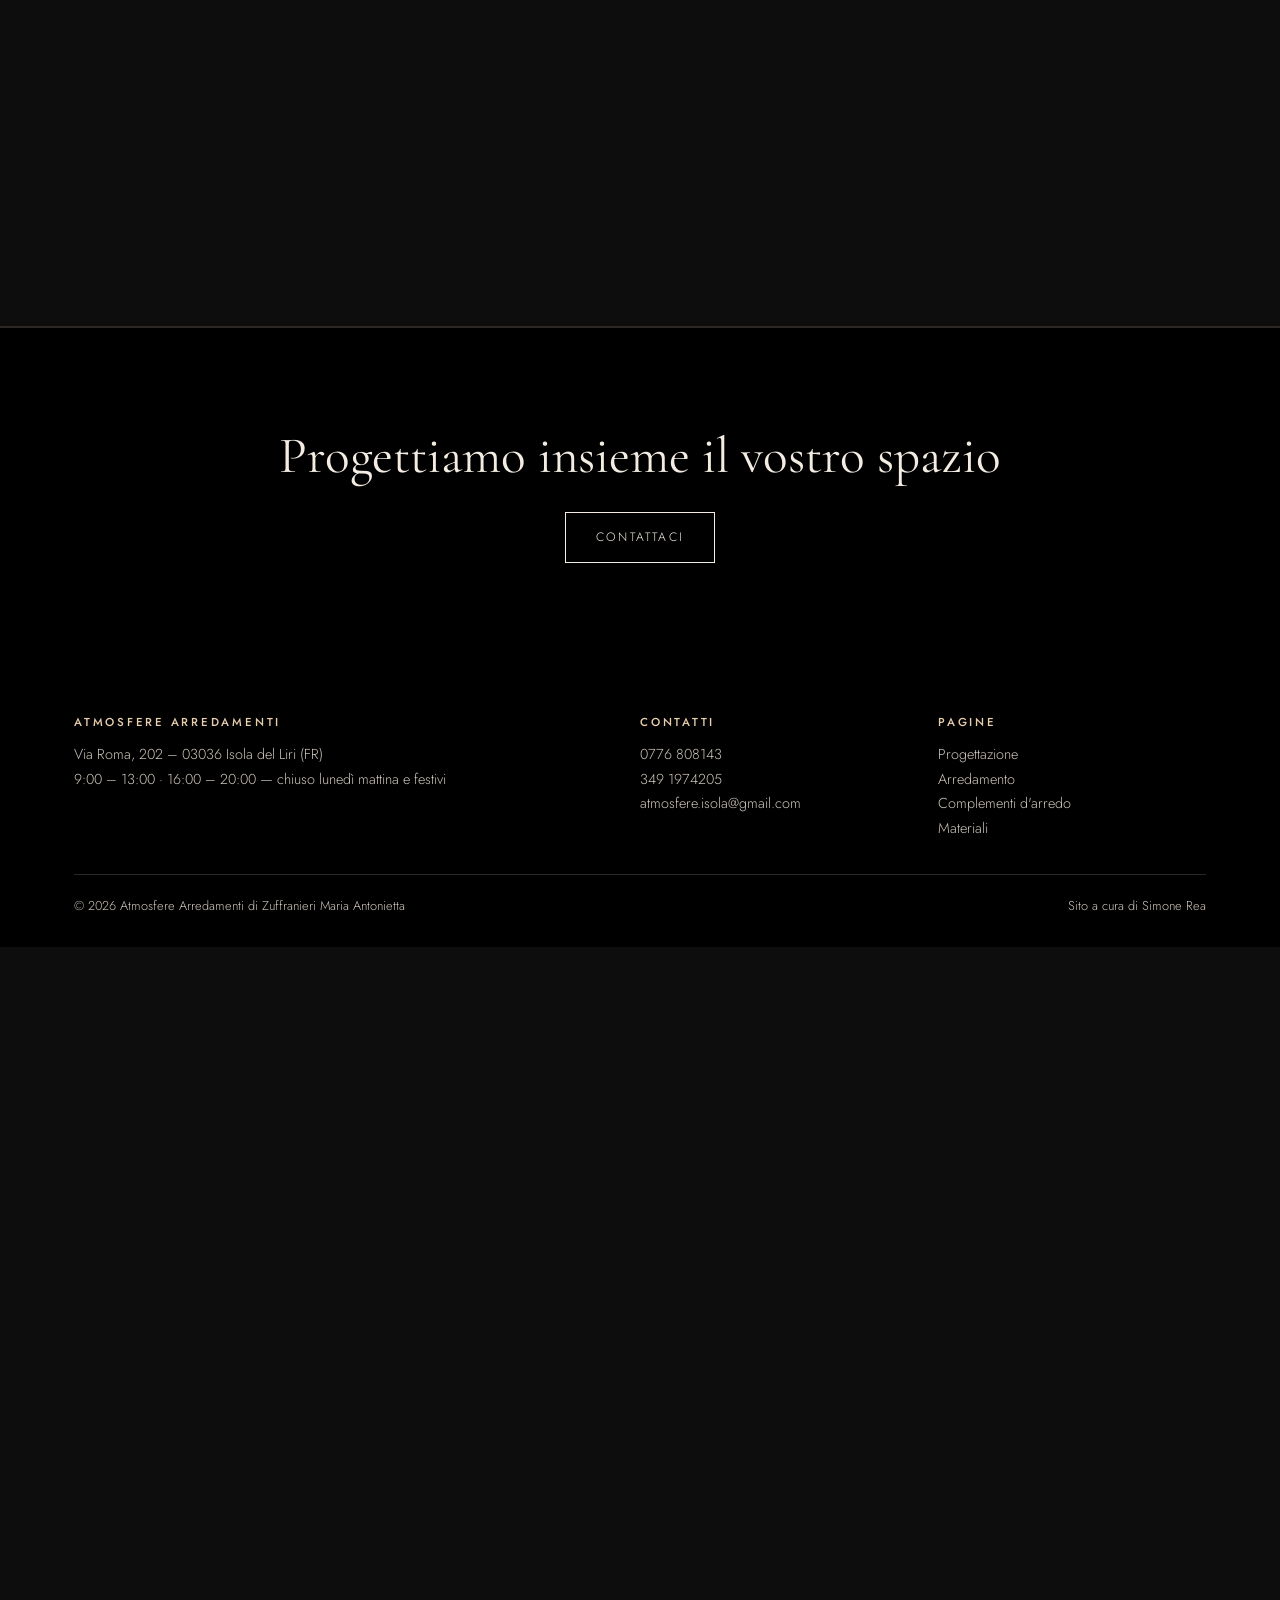
==== commit d9c2da5d: "Velocizza il caricamento: immagini più leggere, banner precaricati, galleria più rapida Co-Authored-" ====
--- a/arredamento.html
+++ b/arredamento.html
@@ -8,7 +8,8 @@
 <link rel="icon" href="assets/img/logo.png">
 <link rel="preload" href="assets/fonts/jost-latin-300-normal.woff2" as="font" type="font/woff2" crossorigin>
 <link rel="preload" href="assets/fonts/cormorant-garamond-latin-400-normal.woff2" as="font" type="font/woff2" crossorigin>
-<link rel="stylesheet" href="assets/style.css?v=5">
+<link rel="preload" href="assets/img/arredamento-banner.webp" as="image" type="image/webp" fetchpriority="high">
+<link rel="stylesheet" href="assets/style.css?v=6">
 </head>
 <body>
 <header><div class="wrap nav">
@@ -135,6 +136,6 @@
  <div class="copy"><span>© <span class="y"></span> Atmosfere Arredamenti di Zuffranieri Maria Antonietta</span><span>Sito a cura di Simone Rea</span></div>
 </div></footer>
 <div class="lb"><button class="x" aria-label="Chiudi">×</button><button class="p" aria-label="Precedente">‹</button><img alt=""><button class="n" aria-label="Successiva">›</button></div>
-<script src="assets/main.js?v=5" defer></script>
+<script src="assets/main.js?v=6" defer></script>
 </body>
 </html>
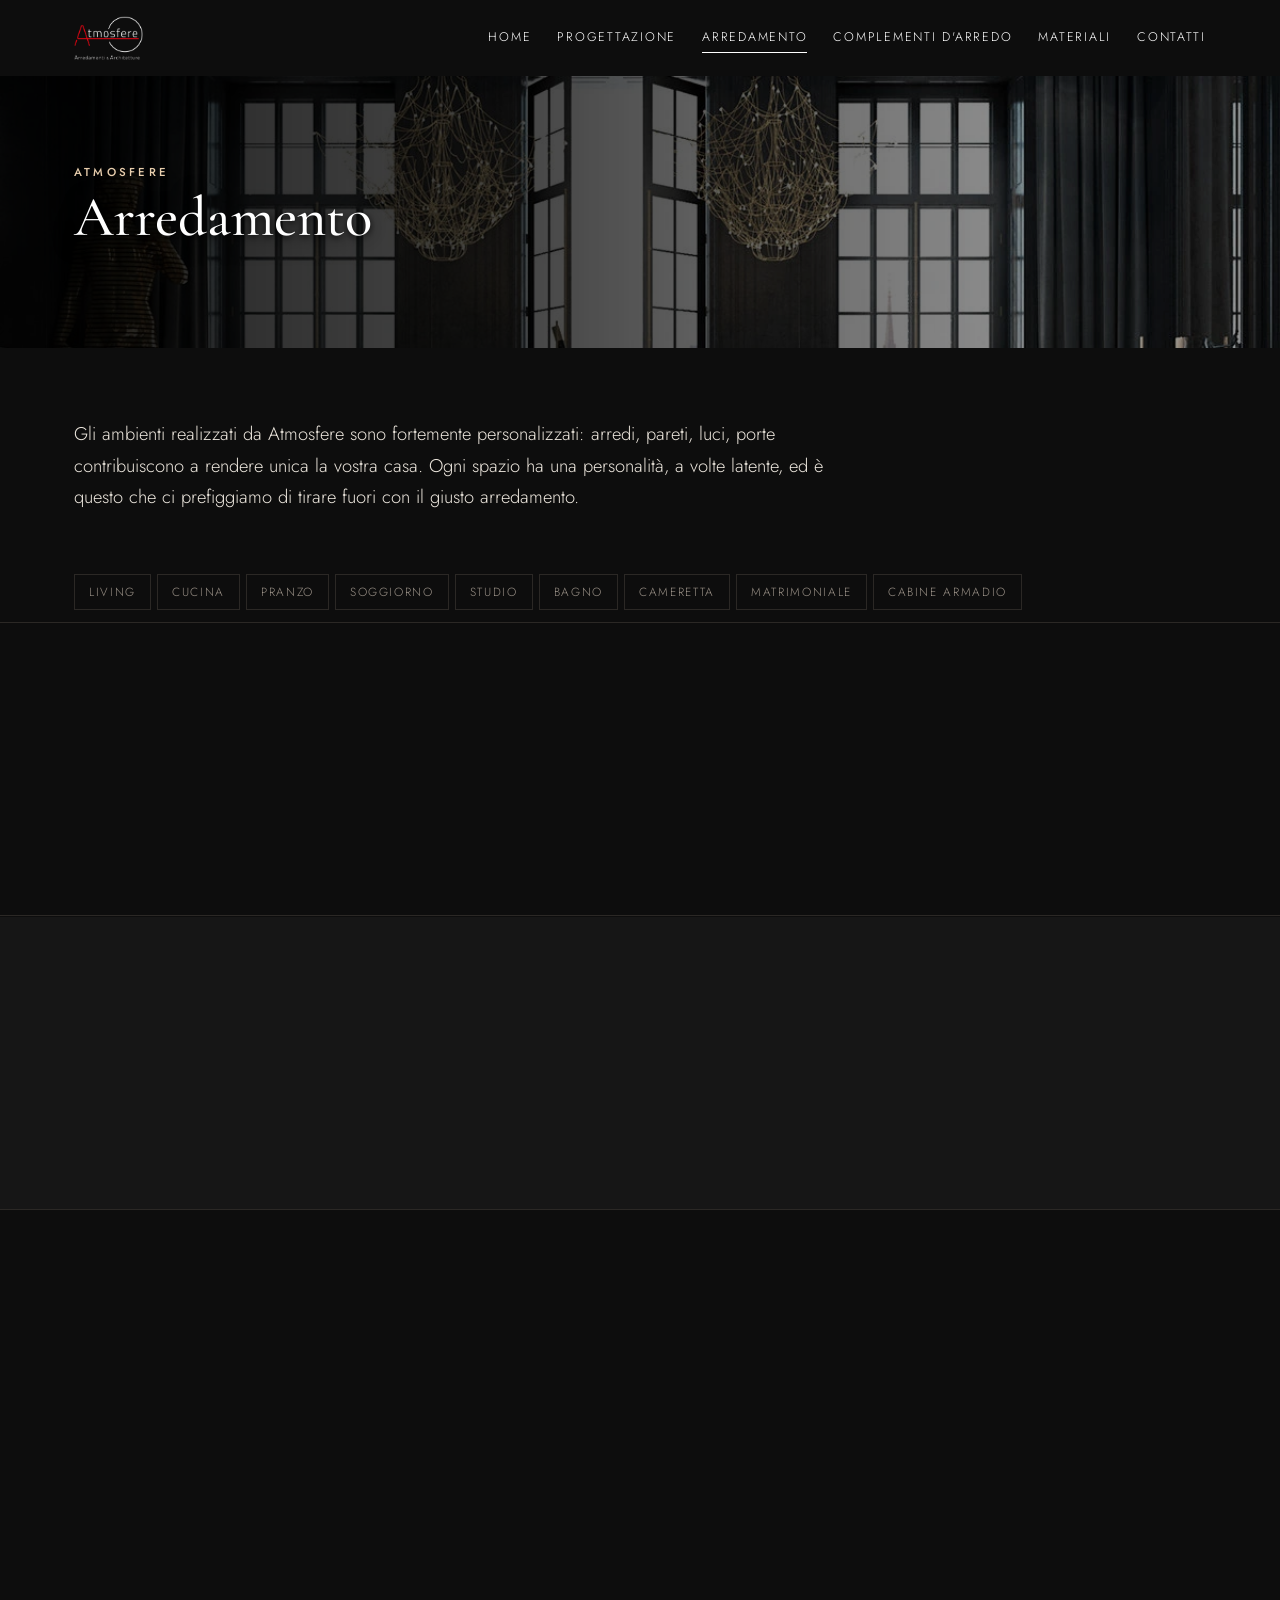
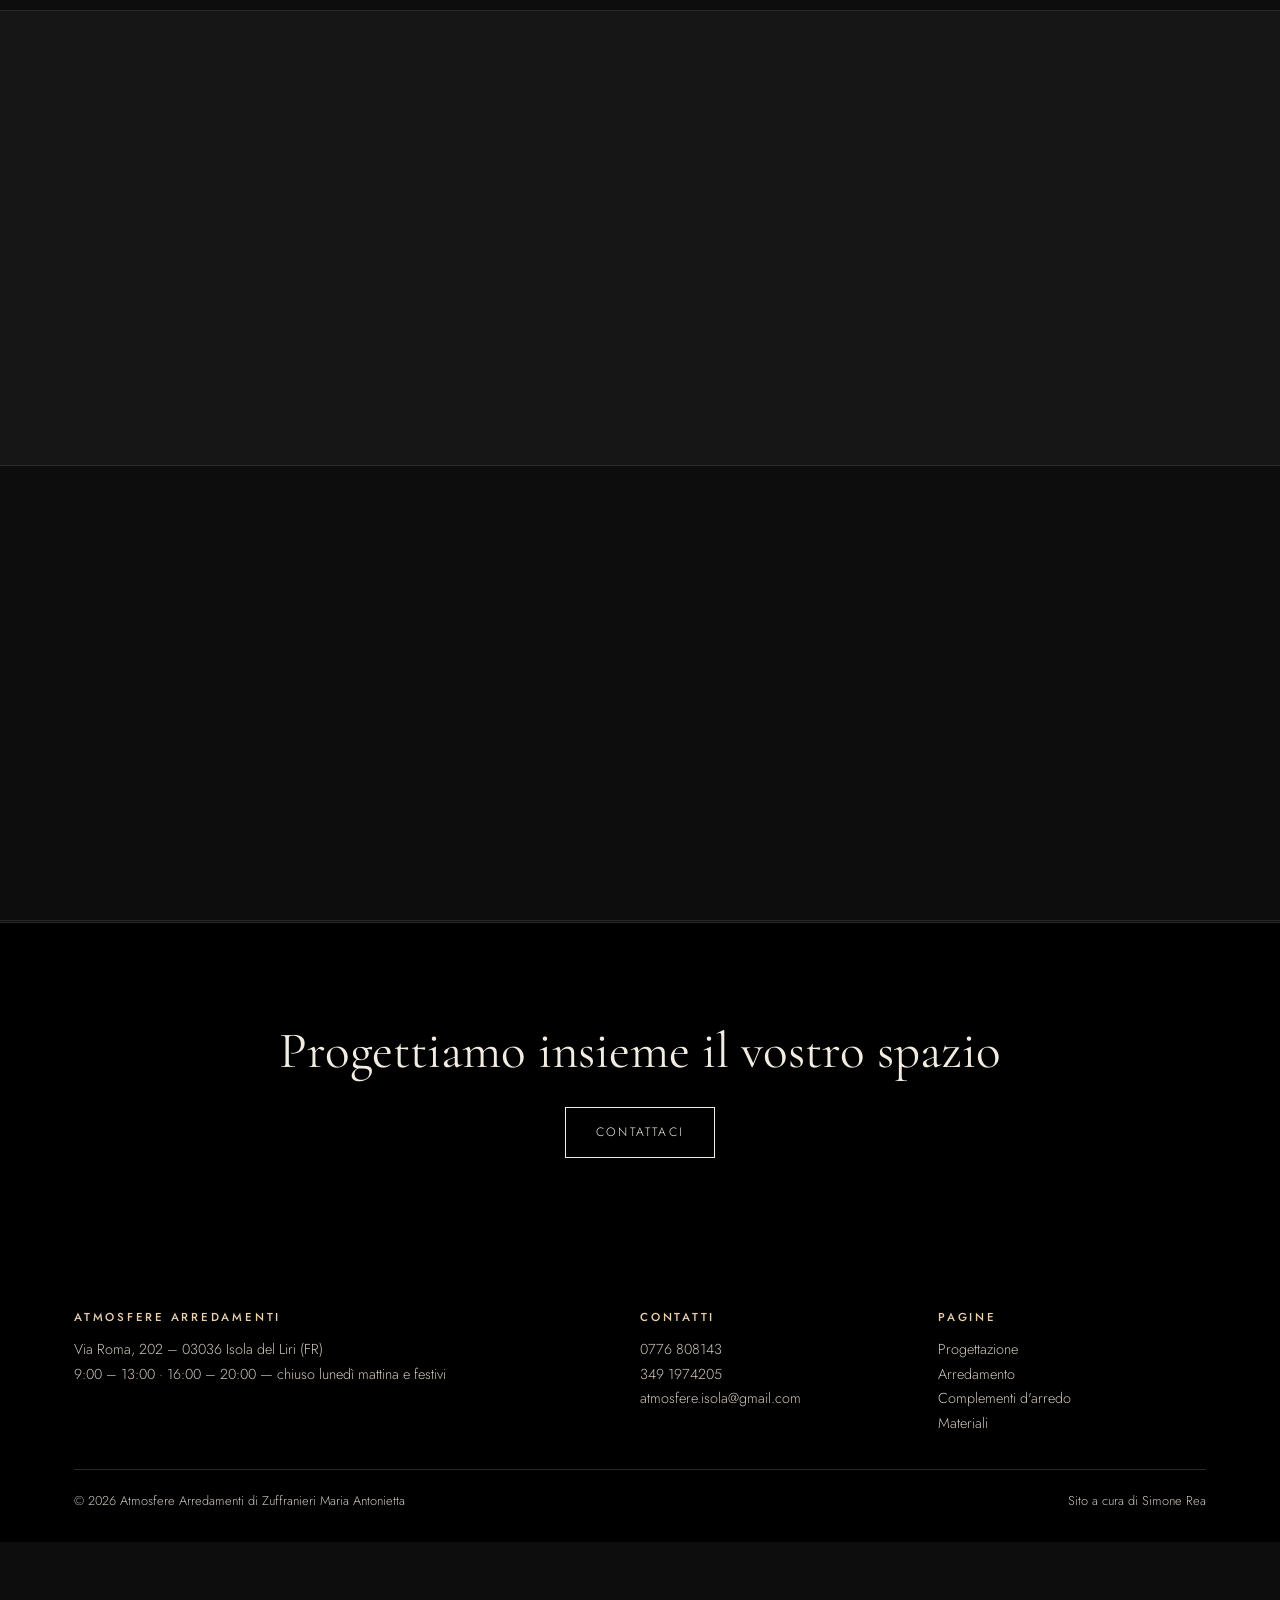
==== commit 4977e125: "Gallerie a righe allineate senza ritagli; animazioni allo scorrimento Co-Authored-By: Claude Sonnet " ====
--- a/arredamento.html
+++ b/arredamento.html
@@ -26,103 +26,103 @@
 <section class="cat" id="living"><div class="wrap">
  <div class="cat-head"><h2>Living</h2><span>8 foto</span></div>
  <div class="grid">
-  <button class="g" data-full="assets/img/arredamento-01-01.webp"><img src="assets/img/t/arredamento-01-01.webp" width="331" height="293" decoding="async" alt="Arredamento – Living 1" loading="lazy"></button>
-  <button class="g" data-full="assets/img/arredamento-01-02.webp"><img src="assets/img/t/arredamento-01-02.webp" width="331" height="293" decoding="async" alt="Arredamento – Living 2" loading="lazy"></button>
-  <button class="g" data-full="assets/img/arredamento-01-03.webp"><img src="assets/img/t/arredamento-01-03.webp" width="331" height="293" decoding="async" alt="Arredamento – Living 3" loading="lazy"></button>
-  <button class="g" data-full="assets/img/arredamento-01-04.webp"><img src="assets/img/t/arredamento-01-04.webp" width="331" height="293" decoding="async" alt="Arredamento – Living 4" loading="lazy"></button>
-  <button class="g" data-full="assets/img/arredamento-01-05.webp"><img src="assets/img/t/arredamento-01-05.webp" width="720" height="714" decoding="async" alt="Arredamento – Living 5" loading="lazy"></button>
-  <button class="g" data-full="assets/img/arredamento-01-06.webp"><img src="assets/img/t/arredamento-01-06.webp" width="720" height="515" decoding="async" alt="Arredamento – Living 6" loading="lazy"></button>
-  <button class="g" data-full="assets/img/arredamento-01-07.webp"><img src="assets/img/t/arredamento-01-07.webp" width="717" height="898" decoding="async" alt="Arredamento – Living 7" loading="lazy"></button>
-  <button class="g" data-full="assets/img/arredamento-01-08.webp"><img src="assets/img/t/arredamento-01-08.webp" width="331" height="293" decoding="async" alt="Arredamento – Living 8" loading="lazy"></button>
+  <button class="g" data-full="assets/img/arredamento-01-01.webp" style="--ar:1.130"><img src="assets/img/t/arredamento-01-01.webp" width="331" height="293" decoding="async" alt="Arredamento – Living 1" loading="lazy"></button>
+  <button class="g" data-full="assets/img/arredamento-01-02.webp" style="--ar:1.130"><img src="assets/img/t/arredamento-01-02.webp" width="331" height="293" decoding="async" alt="Arredamento – Living 2" loading="lazy"></button>
+  <button class="g" data-full="assets/img/arredamento-01-03.webp" style="--ar:1.130"><img src="assets/img/t/arredamento-01-03.webp" width="331" height="293" decoding="async" alt="Arredamento – Living 3" loading="lazy"></button>
+  <button class="g" data-full="assets/img/arredamento-01-04.webp" style="--ar:1.130"><img src="assets/img/t/arredamento-01-04.webp" width="331" height="293" decoding="async" alt="Arredamento – Living 4" loading="lazy"></button>
+  <button class="g" data-full="assets/img/arredamento-01-05.webp" style="--ar:1.008"><img src="assets/img/t/arredamento-01-05.webp" width="720" height="714" decoding="async" alt="Arredamento – Living 5" loading="lazy"></button>
+  <button class="g" data-full="assets/img/arredamento-01-06.webp" style="--ar:1.398"><img src="assets/img/t/arredamento-01-06.webp" width="720" height="515" decoding="async" alt="Arredamento – Living 6" loading="lazy"></button>
+  <button class="g" data-full="assets/img/arredamento-01-07.webp" style="--ar:0.798"><img src="assets/img/t/arredamento-01-07.webp" width="717" height="898" decoding="async" alt="Arredamento – Living 7" loading="lazy"></button>
+  <button class="g" data-full="assets/img/arredamento-01-08.webp" style="--ar:1.130"><img src="assets/img/t/arredamento-01-08.webp" width="331" height="293" decoding="async" alt="Arredamento – Living 8" loading="lazy"></button>
  </div>
 </div></section>
 <section class="cat" id="cucina"><div class="wrap">
  <div class="cat-head"><h2>Cucina</h2><span>8 foto</span></div>
  <div class="grid">
-  <button class="g" data-full="assets/img/arredamento-02-01.webp"><img src="assets/img/t/arredamento-02-01.webp" width="331" height="293" decoding="async" alt="Arredamento – Cucina 1" loading="lazy"></button>
-  <button class="g" data-full="assets/img/arredamento-02-02.webp"><img src="assets/img/t/arredamento-02-02.webp" width="331" height="293" decoding="async" alt="Arredamento – Cucina 2" loading="lazy"></button>
-  <button class="g" data-full="assets/img/arredamento-02-03.webp"><img src="assets/img/t/arredamento-02-03.webp" width="331" height="293" decoding="async" alt="Arredamento – Cucina 3" loading="lazy"></button>
-  <button class="g" data-full="assets/img/arredamento-02-04.webp"><img src="assets/img/t/arredamento-02-04.webp" width="331" height="293" decoding="async" alt="Arredamento – Cucina 4" loading="lazy"></button>
-  <button class="g" data-full="assets/img/arredamento-02-05.webp"><img src="assets/img/t/arredamento-02-05.webp" width="720" height="468" decoding="async" alt="Arredamento – Cucina 5" loading="lazy"></button>
-  <button class="g" data-full="assets/img/arredamento-02-06.webp"><img src="assets/img/t/arredamento-02-06.webp" width="720" height="501" decoding="async" alt="Arredamento – Cucina 6" loading="lazy"></button>
-  <button class="g" data-full="assets/img/arredamento-02-07.webp"><img src="assets/img/t/arredamento-02-07.webp" width="720" height="576" decoding="async" alt="Arredamento – Cucina 7" loading="lazy"></button>
-  <button class="g" data-full="assets/img/arredamento-02-08.webp"><img src="assets/img/t/arredamento-02-08.webp" width="331" height="293" decoding="async" alt="Arredamento – Cucina 8" loading="lazy"></button>
+  <button class="g" data-full="assets/img/arredamento-02-01.webp" style="--ar:1.130"><img src="assets/img/t/arredamento-02-01.webp" width="331" height="293" decoding="async" alt="Arredamento – Cucina 1" loading="lazy"></button>
+  <button class="g" data-full="assets/img/arredamento-02-02.webp" style="--ar:1.130"><img src="assets/img/t/arredamento-02-02.webp" width="331" height="293" decoding="async" alt="Arredamento – Cucina 2" loading="lazy"></button>
+  <button class="g" data-full="assets/img/arredamento-02-03.webp" style="--ar:1.130"><img src="assets/img/t/arredamento-02-03.webp" width="331" height="293" decoding="async" alt="Arredamento – Cucina 3" loading="lazy"></button>
+  <button class="g" data-full="assets/img/arredamento-02-04.webp" style="--ar:1.130"><img src="assets/img/t/arredamento-02-04.webp" width="331" height="293" decoding="async" alt="Arredamento – Cucina 4" loading="lazy"></button>
+  <button class="g" data-full="assets/img/arredamento-02-05.webp" style="--ar:1.538"><img src="assets/img/t/arredamento-02-05.webp" width="720" height="468" decoding="async" alt="Arredamento – Cucina 5" loading="lazy"></button>
+  <button class="g" data-full="assets/img/arredamento-02-06.webp" style="--ar:1.437"><img src="assets/img/t/arredamento-02-06.webp" width="720" height="501" decoding="async" alt="Arredamento – Cucina 6" loading="lazy"></button>
+  <button class="g" data-full="assets/img/arredamento-02-07.webp" style="--ar:1.250"><img src="assets/img/t/arredamento-02-07.webp" width="720" height="576" decoding="async" alt="Arredamento – Cucina 7" loading="lazy"></button>
+  <button class="g" data-full="assets/img/arredamento-02-08.webp" style="--ar:1.130"><img src="assets/img/t/arredamento-02-08.webp" width="331" height="293" decoding="async" alt="Arredamento – Cucina 8" loading="lazy"></button>
  </div>
 </div></section>
 <section class="cat" id="pranzo"><div class="wrap">
  <div class="cat-head"><h2>Pranzo</h2><span>7 foto</span></div>
  <div class="grid">
-  <button class="g" data-full="assets/img/arredamento-03-01.webp"><img src="assets/img/t/arredamento-03-01.webp" width="331" height="293" decoding="async" alt="Arredamento – Pranzo 1" loading="lazy"></button>
-  <button class="g" data-full="assets/img/arredamento-03-02.webp"><img src="assets/img/t/arredamento-03-02.webp" width="331" height="293" decoding="async" alt="Arredamento – Pranzo 2" loading="lazy"></button>
-  <button class="g" data-full="assets/img/arredamento-03-03.webp"><img src="assets/img/t/arredamento-03-03.webp" width="331" height="293" decoding="async" alt="Arredamento – Pranzo 3" loading="lazy"></button>
-  <button class="g" data-full="assets/img/arredamento-03-04.webp"><img src="assets/img/t/arredamento-03-04.webp" width="331" height="293" decoding="async" alt="Arredamento – Pranzo 4" loading="lazy"></button>
-  <button class="g" data-full="assets/img/arredamento-03-05.webp"><img src="assets/img/t/arredamento-03-05.webp" width="720" height="708" decoding="async" alt="Arredamento – Pranzo 5" loading="lazy"></button>
-  <button class="g" data-full="assets/img/arredamento-03-06.webp"><img src="assets/img/t/arredamento-03-06.webp" width="720" height="720" decoding="async" alt="Arredamento – Pranzo 6" loading="lazy"></button>
-  <button class="g" data-full="assets/img/arredamento-03-07.webp"><img src="assets/img/t/arredamento-03-07.webp" width="331" height="293" decoding="async" alt="Arredamento – Pranzo 7" loading="lazy"></button>
+  <button class="g" data-full="assets/img/arredamento-03-01.webp" style="--ar:1.130"><img src="assets/img/t/arredamento-03-01.webp" width="331" height="293" decoding="async" alt="Arredamento – Pranzo 1" loading="lazy"></button>
+  <button class="g" data-full="assets/img/arredamento-03-02.webp" style="--ar:1.130"><img src="assets/img/t/arredamento-03-02.webp" width="331" height="293" decoding="async" alt="Arredamento – Pranzo 2" loading="lazy"></button>
+  <button class="g" data-full="assets/img/arredamento-03-03.webp" style="--ar:1.130"><img src="assets/img/t/arredamento-03-03.webp" width="331" height="293" decoding="async" alt="Arredamento – Pranzo 3" loading="lazy"></button>
+  <button class="g" data-full="assets/img/arredamento-03-04.webp" style="--ar:1.130"><img src="assets/img/t/arredamento-03-04.webp" width="331" height="293" decoding="async" alt="Arredamento – Pranzo 4" loading="lazy"></button>
+  <button class="g" data-full="assets/img/arredamento-03-05.webp" style="--ar:1.017"><img src="assets/img/t/arredamento-03-05.webp" width="720" height="708" decoding="async" alt="Arredamento – Pranzo 5" loading="lazy"></button>
+  <button class="g" data-full="assets/img/arredamento-03-06.webp" style="--ar:1.000"><img src="assets/img/t/arredamento-03-06.webp" width="720" height="720" decoding="async" alt="Arredamento – Pranzo 6" loading="lazy"></button>
+  <button class="g" data-full="assets/img/arredamento-03-07.webp" style="--ar:1.130"><img src="assets/img/t/arredamento-03-07.webp" width="331" height="293" decoding="async" alt="Arredamento – Pranzo 7" loading="lazy"></button>
  </div>
 </div></section>
 <section class="cat" id="soggiorno"><div class="wrap">
  <div class="cat-head"><h2>Soggiorno</h2><span>9 foto</span></div>
  <div class="grid">
-  <button class="g" data-full="assets/img/arredamento-04-01.webp"><img src="assets/img/t/arredamento-04-01.webp" width="331" height="293" decoding="async" alt="Arredamento – Soggiorno 1" loading="lazy"></button>
-  <button class="g" data-full="assets/img/arredamento-04-02.webp"><img src="assets/img/t/arredamento-04-02.webp" width="331" height="293" decoding="async" alt="Arredamento – Soggiorno 2" loading="lazy"></button>
-  <button class="g" data-full="assets/img/arredamento-04-03.webp"><img src="assets/img/t/arredamento-04-03.webp" width="331" height="293" decoding="async" alt="Arredamento – Soggiorno 3" loading="lazy"></button>
-  <button class="g" data-full="assets/img/arredamento-04-04.webp"><img src="assets/img/t/arredamento-04-04.webp" width="331" height="293" decoding="async" alt="Arredamento – Soggiorno 4" loading="lazy"></button>
-  <button class="g" data-full="assets/img/arredamento-04-05.webp"><img src="assets/img/t/arredamento-04-05.webp" width="720" height="858" decoding="async" alt="Arredamento – Soggiorno 5" loading="lazy"></button>
-  <button class="g" data-full="assets/img/arredamento-04-06.webp"><img src="assets/img/t/arredamento-04-06.webp" width="720" height="505" decoding="async" alt="Arredamento – Soggiorno 6" loading="lazy"></button>
-  <button class="g" data-full="assets/img/arredamento-04-07.webp"><img src="assets/img/t/arredamento-04-07.webp" width="720" height="468" decoding="async" alt="Arredamento – Soggiorno 7" loading="lazy"></button>
-  <button class="g" data-full="assets/img/arredamento-04-08.webp"><img src="assets/img/t/arredamento-04-08.webp" width="720" height="728" decoding="async" alt="Arredamento – Soggiorno 8" loading="lazy"></button>
-  <button class="g" data-full="assets/img/arredamento-04-09.webp"><img src="assets/img/t/arredamento-04-09.webp" width="331" height="293" decoding="async" alt="Arredamento – Soggiorno 9" loading="lazy"></button>
+  <button class="g" data-full="assets/img/arredamento-04-01.webp" style="--ar:1.130"><img src="assets/img/t/arredamento-04-01.webp" width="331" height="293" decoding="async" alt="Arredamento – Soggiorno 1" loading="lazy"></button>
+  <button class="g" data-full="assets/img/arredamento-04-02.webp" style="--ar:1.130"><img src="assets/img/t/arredamento-04-02.webp" width="331" height="293" decoding="async" alt="Arredamento – Soggiorno 2" loading="lazy"></button>
+  <button class="g" data-full="assets/img/arredamento-04-03.webp" style="--ar:1.130"><img src="assets/img/t/arredamento-04-03.webp" width="331" height="293" decoding="async" alt="Arredamento – Soggiorno 3" loading="lazy"></button>
+  <button class="g" data-full="assets/img/arredamento-04-04.webp" style="--ar:1.130"><img src="assets/img/t/arredamento-04-04.webp" width="331" height="293" decoding="async" alt="Arredamento – Soggiorno 4" loading="lazy"></button>
+  <button class="g" data-full="assets/img/arredamento-04-05.webp" style="--ar:0.839"><img src="assets/img/t/arredamento-04-05.webp" width="720" height="858" decoding="async" alt="Arredamento – Soggiorno 5" loading="lazy"></button>
+  <button class="g" data-full="assets/img/arredamento-04-06.webp" style="--ar:1.426"><img src="assets/img/t/arredamento-04-06.webp" width="720" height="505" decoding="async" alt="Arredamento – Soggiorno 6" loading="lazy"></button>
+  <button class="g" data-full="assets/img/arredamento-04-07.webp" style="--ar:1.538"><img src="assets/img/t/arredamento-04-07.webp" width="720" height="468" decoding="async" alt="Arredamento – Soggiorno 7" loading="lazy"></button>
+  <button class="g" data-full="assets/img/arredamento-04-08.webp" style="--ar:0.989"><img src="assets/img/t/arredamento-04-08.webp" width="720" height="728" decoding="async" alt="Arredamento – Soggiorno 8" loading="lazy"></button>
+  <button class="g" data-full="assets/img/arredamento-04-09.webp" style="--ar:1.130"><img src="assets/img/t/arredamento-04-09.webp" width="331" height="293" decoding="async" alt="Arredamento – Soggiorno 9" loading="lazy"></button>
  </div>
 </div></section>
 <section class="cat" id="studio"><div class="wrap">
  <div class="cat-head"><h2>Studio</h2><span>8 foto</span></div>
  <div class="grid">
-  <button class="g" data-full="assets/img/arredamento-05-01.webp"><img src="assets/img/t/arredamento-05-01.webp" width="331" height="293" decoding="async" alt="Arredamento – Studio 1" loading="lazy"></button>
-  <button class="g" data-full="assets/img/arredamento-05-02.webp"><img src="assets/img/t/arredamento-05-02.webp" width="331" height="293" decoding="async" alt="Arredamento – Studio 2" loading="lazy"></button>
-  <button class="g" data-full="assets/img/arredamento-05-03.webp"><img src="assets/img/t/arredamento-05-03.webp" width="331" height="293" decoding="async" alt="Arredamento – Studio 3" loading="lazy"></button>
-  <button class="g" data-full="assets/img/arredamento-05-04.webp"><img src="assets/img/t/arredamento-05-04.webp" width="331" height="293" decoding="async" alt="Arredamento – Studio 4" loading="lazy"></button>
-  <button class="g" data-full="assets/img/arredamento-05-05.webp"><img src="assets/img/t/arredamento-05-05.webp" width="564" height="546" decoding="async" alt="Arredamento – Studio 5" loading="lazy"></button>
-  <button class="g" data-full="assets/img/arredamento-05-06.webp"><img src="assets/img/t/arredamento-05-06.webp" width="476" height="594" decoding="async" alt="Arredamento – Studio 6" loading="lazy"></button>
-  <button class="g" data-full="assets/img/arredamento-05-07.webp"><img src="assets/img/t/arredamento-05-07.webp" width="471" height="716" decoding="async" alt="Arredamento – Studio 7" loading="lazy"></button>
-  <button class="g" data-full="assets/img/arredamento-05-08.webp"><img src="assets/img/t/arredamento-05-08.webp" width="331" height="293" decoding="async" alt="Arredamento – Studio 8" loading="lazy"></button>
+  <button class="g" data-full="assets/img/arredamento-05-01.webp" style="--ar:1.130"><img src="assets/img/t/arredamento-05-01.webp" width="331" height="293" decoding="async" alt="Arredamento – Studio 1" loading="lazy"></button>
+  <button class="g" data-full="assets/img/arredamento-05-02.webp" style="--ar:1.130"><img src="assets/img/t/arredamento-05-02.webp" width="331" height="293" decoding="async" alt="Arredamento – Studio 2" loading="lazy"></button>
+  <button class="g" data-full="assets/img/arredamento-05-03.webp" style="--ar:1.130"><img src="assets/img/t/arredamento-05-03.webp" width="331" height="293" decoding="async" alt="Arredamento – Studio 3" loading="lazy"></button>
+  <button class="g" data-full="assets/img/arredamento-05-04.webp" style="--ar:1.130"><img src="assets/img/t/arredamento-05-04.webp" width="331" height="293" decoding="async" alt="Arredamento – Studio 4" loading="lazy"></button>
+  <button class="g" data-full="assets/img/arredamento-05-05.webp" style="--ar:1.033"><img src="assets/img/t/arredamento-05-05.webp" width="564" height="546" decoding="async" alt="Arredamento – Studio 5" loading="lazy"></button>
+  <button class="g" data-full="assets/img/arredamento-05-06.webp" style="--ar:0.801"><img src="assets/img/t/arredamento-05-06.webp" width="476" height="594" decoding="async" alt="Arredamento – Studio 6" loading="lazy"></button>
+  <button class="g" data-full="assets/img/arredamento-05-07.webp" style="--ar:0.658"><img src="assets/img/t/arredamento-05-07.webp" width="471" height="716" decoding="async" alt="Arredamento – Studio 7" loading="lazy"></button>
+  <button class="g" data-full="assets/img/arredamento-05-08.webp" style="--ar:1.130"><img src="assets/img/t/arredamento-05-08.webp" width="331" height="293" decoding="async" alt="Arredamento – Studio 8" loading="lazy"></button>
  </div>
 </div></section>
 <section class="cat" id="bagno"><div class="wrap">
  <div class="cat-head"><h2>Bagno</h2><span>8 foto</span></div>
  <div class="grid">
-  <button class="g" data-full="assets/img/arredamento-06-01.webp"><img src="assets/img/t/arredamento-06-01.webp" width="331" height="293" decoding="async" alt="Arredamento – Bagno 1" loading="lazy"></button>
-  <button class="g" data-full="assets/img/arredamento-06-02.webp"><img src="assets/img/t/arredamento-06-02.webp" width="331" height="293" decoding="async" alt="Arredamento – Bagno 2" loading="lazy"></button>
-  <button class="g" data-full="assets/img/arredamento-06-03.webp"><img src="assets/img/t/arredamento-06-03.webp" width="331" height="293" decoding="async" alt="Arredamento – Bagno 3" loading="lazy"></button>
-  <button class="g" data-full="assets/img/arredamento-06-04.webp"><img src="assets/img/t/arredamento-06-04.webp" width="331" height="293" decoding="async" alt="Arredamento – Bagno 4" loading="lazy"></button>
-  <button class="g" data-full="assets/img/arredamento-06-05.webp"><img src="assets/img/t/arredamento-06-05.webp" width="650" height="940" decoding="async" alt="Arredamento – Bagno 5" loading="lazy"></button>
-  <button class="g" data-full="assets/img/arredamento-06-06.webp"><img src="assets/img/t/arredamento-06-06.webp" width="720" height="766" decoding="async" alt="Arredamento – Bagno 6" loading="lazy"></button>
-  <button class="g" data-full="assets/img/arredamento-06-07.webp"><img src="assets/img/t/arredamento-06-07.webp" width="720" height="889" decoding="async" alt="Arredamento – Bagno 7" loading="lazy"></button>
-  <button class="g" data-full="assets/img/arredamento-06-08.webp"><img src="assets/img/t/arredamento-06-08.webp" width="331" height="293" decoding="async" alt="Arredamento – Bagno 8" loading="lazy"></button>
+  <button class="g" data-full="assets/img/arredamento-06-01.webp" style="--ar:1.130"><img src="assets/img/t/arredamento-06-01.webp" width="331" height="293" decoding="async" alt="Arredamento – Bagno 1" loading="lazy"></button>
+  <button class="g" data-full="assets/img/arredamento-06-02.webp" style="--ar:1.130"><img src="assets/img/t/arredamento-06-02.webp" width="331" height="293" decoding="async" alt="Arredamento – Bagno 2" loading="lazy"></button>
+  <button class="g" data-full="assets/img/arredamento-06-03.webp" style="--ar:1.130"><img src="assets/img/t/arredamento-06-03.webp" width="331" height="293" decoding="async" alt="Arredamento – Bagno 3" loading="lazy"></button>
+  <button class="g" data-full="assets/img/arredamento-06-04.webp" style="--ar:1.130"><img src="assets/img/t/arredamento-06-04.webp" width="331" height="293" decoding="async" alt="Arredamento – Bagno 4" loading="lazy"></button>
+  <button class="g" data-full="assets/img/arredamento-06-05.webp" style="--ar:0.691"><img src="assets/img/t/arredamento-06-05.webp" width="650" height="940" decoding="async" alt="Arredamento – Bagno 5" loading="lazy"></button>
+  <button class="g" data-full="assets/img/arredamento-06-06.webp" style="--ar:0.940"><img src="assets/img/t/arredamento-06-06.webp" width="720" height="766" decoding="async" alt="Arredamento – Bagno 6" loading="lazy"></button>
+  <button class="g" data-full="assets/img/arredamento-06-07.webp" style="--ar:0.810"><img src="assets/img/t/arredamento-06-07.webp" width="720" height="889" decoding="async" alt="Arredamento – Bagno 7" loading="lazy"></button>
+  <button class="g" data-full="assets/img/arredamento-06-08.webp" style="--ar:1.130"><img src="assets/img/t/arredamento-06-08.webp" width="331" height="293" decoding="async" alt="Arredamento – Bagno 8" loading="lazy"></button>
  </div>
 </div></section>
 <section class="cat" id="cameretta"><div class="wrap">
  <div class="cat-head"><h2>Cameretta</h2><span>3 foto</span></div>
  <div class="grid">
-  <button class="g" data-full="assets/img/arredamento-07-01.webp"><img src="assets/img/t/arredamento-07-01.webp" width="331" height="293" decoding="async" alt="Arredamento – Cameretta 1" loading="lazy"></button>
-  <button class="g" data-full="assets/img/arredamento-07-02.webp"><img src="assets/img/t/arredamento-07-02.webp" width="331" height="293" decoding="async" alt="Arredamento – Cameretta 2" loading="lazy"></button>
-  <button class="g" data-full="assets/img/arredamento-07-03.webp"><img src="assets/img/t/arredamento-07-03.webp" width="331" height="293" decoding="async" alt="Arredamento – Cameretta 3" loading="lazy"></button>
+  <button class="g" data-full="assets/img/arredamento-07-01.webp" style="--ar:1.130"><img src="assets/img/t/arredamento-07-01.webp" width="331" height="293" decoding="async" alt="Arredamento – Cameretta 1" loading="lazy"></button>
+  <button class="g" data-full="assets/img/arredamento-07-02.webp" style="--ar:1.130"><img src="assets/img/t/arredamento-07-02.webp" width="331" height="293" decoding="async" alt="Arredamento – Cameretta 2" loading="lazy"></button>
+  <button class="g" data-full="assets/img/arredamento-07-03.webp" style="--ar:1.130"><img src="assets/img/t/arredamento-07-03.webp" width="331" height="293" decoding="async" alt="Arredamento – Cameretta 3" loading="lazy"></button>
  </div>
 </div></section>
 <section class="cat" id="matrimoniale"><div class="wrap">
  <div class="cat-head"><h2>Matrimoniale</h2><span>3 foto</span></div>
  <div class="grid">
-  <button class="g" data-full="assets/img/arredamento-08-01.webp"><img src="assets/img/t/arredamento-08-01.webp" width="331" height="293" decoding="async" alt="Arredamento – Matrimoniale 1" loading="lazy"></button>
-  <button class="g" data-full="assets/img/arredamento-08-02.webp"><img src="assets/img/t/arredamento-08-02.webp" width="331" height="293" decoding="async" alt="Arredamento – Matrimoniale 2" loading="lazy"></button>
-  <button class="g" data-full="assets/img/arredamento-08-03.webp"><img src="assets/img/t/arredamento-08-03.webp" width="331" height="293" decoding="async" alt="Arredamento – Matrimoniale 3" loading="lazy"></button>
+  <button class="g" data-full="assets/img/arredamento-08-01.webp" style="--ar:1.130"><img src="assets/img/t/arredamento-08-01.webp" width="331" height="293" decoding="async" alt="Arredamento – Matrimoniale 1" loading="lazy"></button>
+  <button class="g" data-full="assets/img/arredamento-08-02.webp" style="--ar:1.130"><img src="assets/img/t/arredamento-08-02.webp" width="331" height="293" decoding="async" alt="Arredamento – Matrimoniale 2" loading="lazy"></button>
+  <button class="g" data-full="assets/img/arredamento-08-03.webp" style="--ar:1.130"><img src="assets/img/t/arredamento-08-03.webp" width="331" height="293" decoding="async" alt="Arredamento – Matrimoniale 3" loading="lazy"></button>
  </div>
 </div></section>
 <section class="cat" id="cabine-armadio"><div class="wrap">
  <div class="cat-head"><h2>Cabine Armadio</h2><span>3 foto</span></div>
  <div class="grid">
-  <button class="g" data-full="assets/img/arredamento-09-01.webp"><img src="assets/img/t/arredamento-09-01.webp" width="331" height="293" decoding="async" alt="Arredamento – Cabine Armadio 1" loading="lazy"></button>
-  <button class="g" data-full="assets/img/arredamento-09-02.webp"><img src="assets/img/t/arredamento-09-02.webp" width="331" height="293" decoding="async" alt="Arredamento – Cabine Armadio 2" loading="lazy"></button>
-  <button class="g" data-full="assets/img/arredamento-09-03.webp"><img src="assets/img/t/arredamento-09-03.webp" width="331" height="293" decoding="async" alt="Arredamento – Cabine Armadio 3" loading="lazy"></button>
+  <button class="g" data-full="assets/img/arredamento-09-01.webp" style="--ar:1.130"><img src="assets/img/t/arredamento-09-01.webp" width="331" height="293" decoding="async" alt="Arredamento – Cabine Armadio 1" loading="lazy"></button>
+  <button class="g" data-full="assets/img/arredamento-09-02.webp" style="--ar:1.130"><img src="assets/img/t/arredamento-09-02.webp" width="331" height="293" decoding="async" alt="Arredamento – Cabine Armadio 2" loading="lazy"></button>
+  <button class="g" data-full="assets/img/arredamento-09-03.webp" style="--ar:1.130"><img src="assets/img/t/arredamento-09-03.webp" width="331" height="293" decoding="async" alt="Arredamento – Cabine Armadio 3" loading="lazy"></button>
  </div>
 </div></section>
 
--- a/assets/style.css
+++ b/assets/style.css
@@ -69,9 +69,10 @@
 .cat-head{display:flex;align-items:baseline;gap:18px;margin-bottom:28px}
 .cat-head h2{font-size:clamp(2.2rem,4vw,3.2rem)}
 .cat-head span{color:var(--muted);font-size:.85rem;letter-spacing:.14em}
-.grid{columns:3 260px;column-gap:14px}
-.g{display:block;width:100%;margin:0 0 14px;border:0;padding:0;background:none;cursor:zoom-in;break-inside:avoid;overflow:hidden}
-.g img{width:100%;transition:opacity .3s,transform .6s}
+.grid{--h:230px;display:flex;flex-wrap:wrap;gap:14px}
+.grid::after{content:"";flex:1000000 1 0;height:0;margin-top:-14px}
+.g{display:block;flex:calc(var(--ar,1)*1) 1 calc(var(--ar,1)*var(--h));aspect-ratio:var(--ar,1);margin:0;border:0;padding:0;background:var(--paper);cursor:zoom-in;overflow:hidden}
+.g img{display:block;width:100%;height:100%;object-fit:cover;transition:opacity .3s,transform .6s}
 .g:hover img{opacity:.88;transform:scale(1.02)}
 .tiles{display:grid;grid-template-columns:repeat(auto-fill,minmax(250px,1fr));gap:14px}
 .tile{aspect-ratio:4/3;display:grid;place-items:end start;padding:22px;color:#fff;background:linear-gradient(180deg,transparent 30%,rgba(20,15,10,.7)),var(--img) var(--pos,center)/cover}
@@ -98,7 +99,20 @@
 .lb img{max-width:92vw;max-height:86vh}
 .lb button{position:absolute;background:none;border:0;color:#fff;font-size:2.4rem;cursor:pointer;padding:16px}
 .lb .x{top:10px;right:16px}.lb .p{left:10px}.lb .n{right:10px}
+
+/* animazioni allo scorrimento */
+.rv{opacity:0;transform:translateY(30px);transition:opacity .9s cubic-bezier(.2,.65,.2,1),transform .9s cubic-bezier(.2,.65,.2,1);transition-delay:var(--d,0ms);will-change:opacity,transform}
+.rv-l{transform:translateX(-48px)}.rv-r{transform:translateX(48px)}
+.rv.in{opacity:1;transform:none}
+.rv.in.done{will-change:auto}
+@keyframes up{from{opacity:0;transform:translateY(26px)}to{opacity:1;transform:none}}
+.hero .wrap>*{animation:up 1s cubic-bezier(.2,.65,.2,1) both}
+.hero .wrap>:nth-child(2){animation-delay:.12s}.hero .wrap>:nth-child(3){animation-delay:.24s}.hero .wrap>:nth-child(4){animation-delay:.36s}
+.hero{background-attachment:scroll}
+@media (prefers-reduced-motion:reduce){.rv,.rv-l,.rv-r{opacity:1;transform:none;transition:none}.hero .wrap>*{animation:none}html{scroll-behavior:auto}}
 @media (max-width:900px){
+ .grid{--h:128px;gap:8px}
+ .rv-l,.rv-r{transform:translateY(30px)}
  .hero.short{margin-top:0;aspect-ratio:auto;background:var(--img) center 76px/100% auto no-repeat #0d0d0d}
  .hero.short .wrap{padding-top:calc(76px + 21.3vw + 26px);padding-bottom:10px}
  .hero.short h1{font-size:clamp(2.2rem,10vw,3.2rem)}
